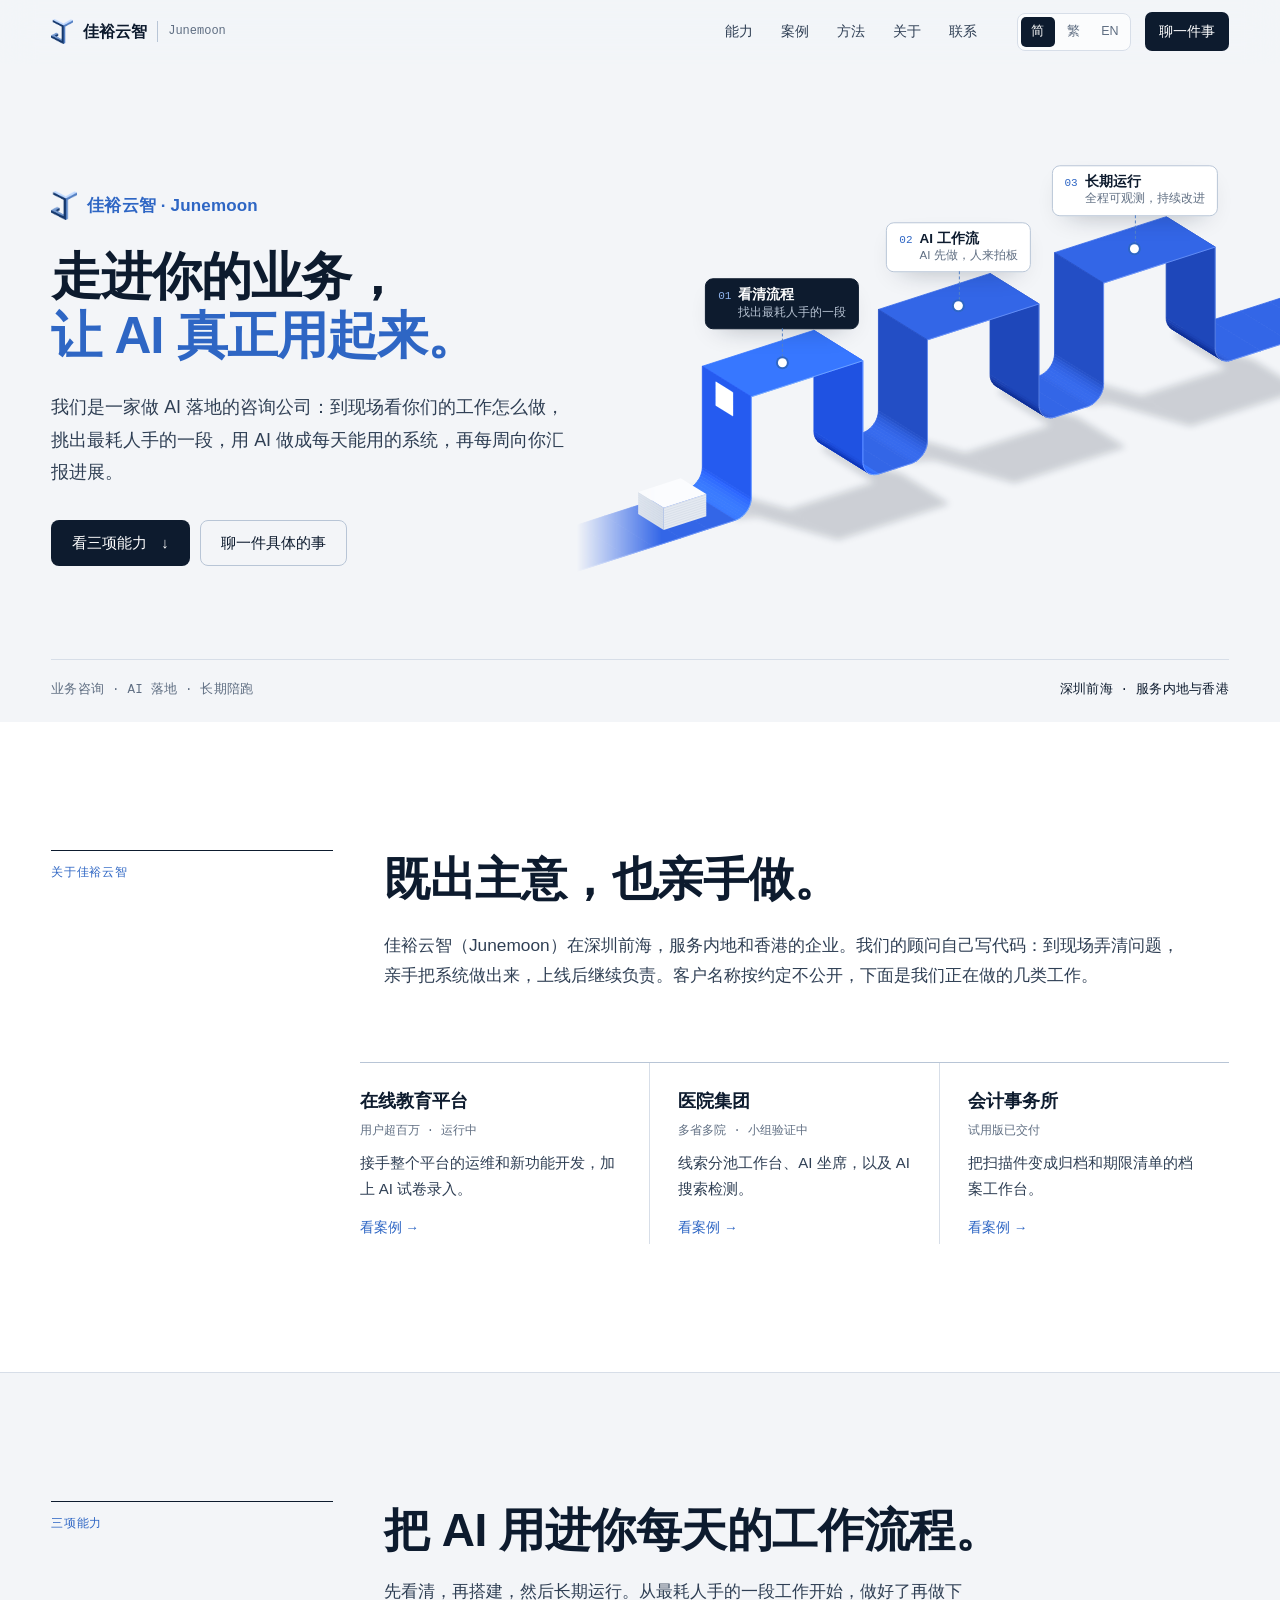
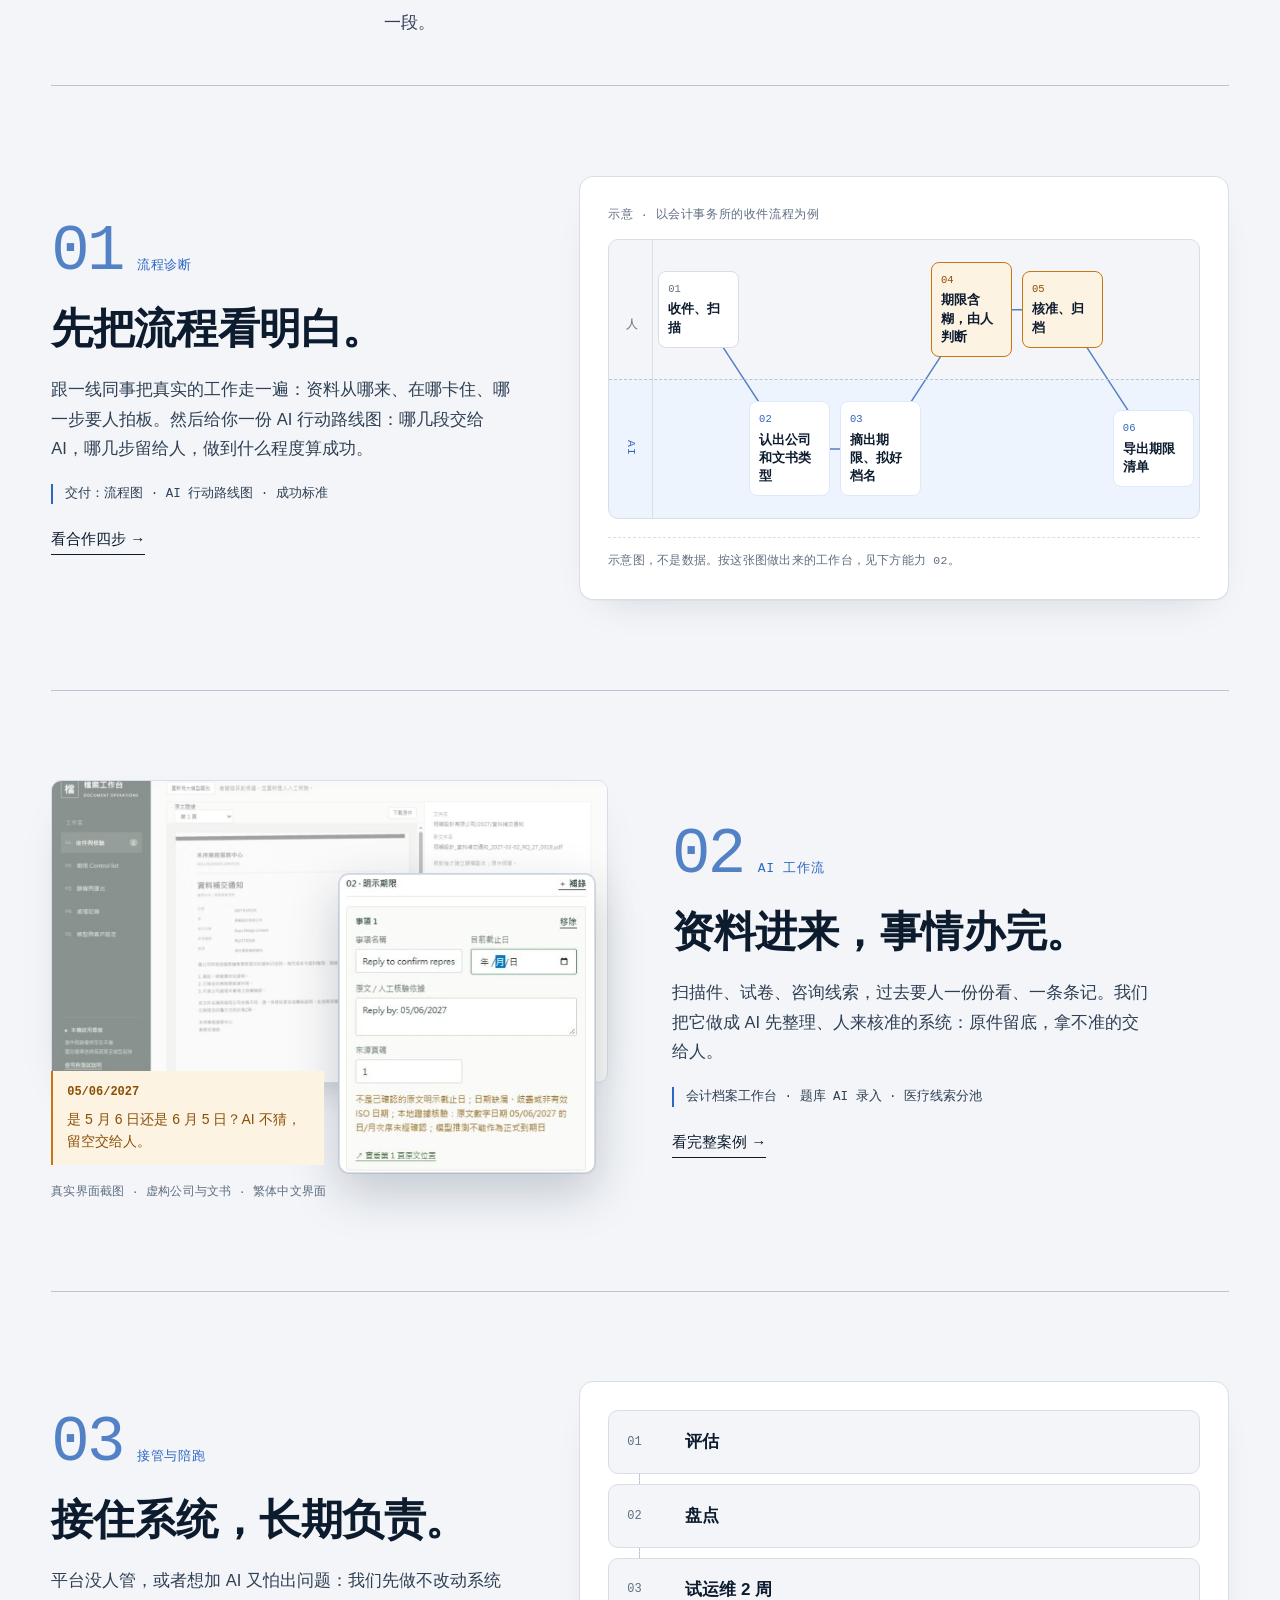
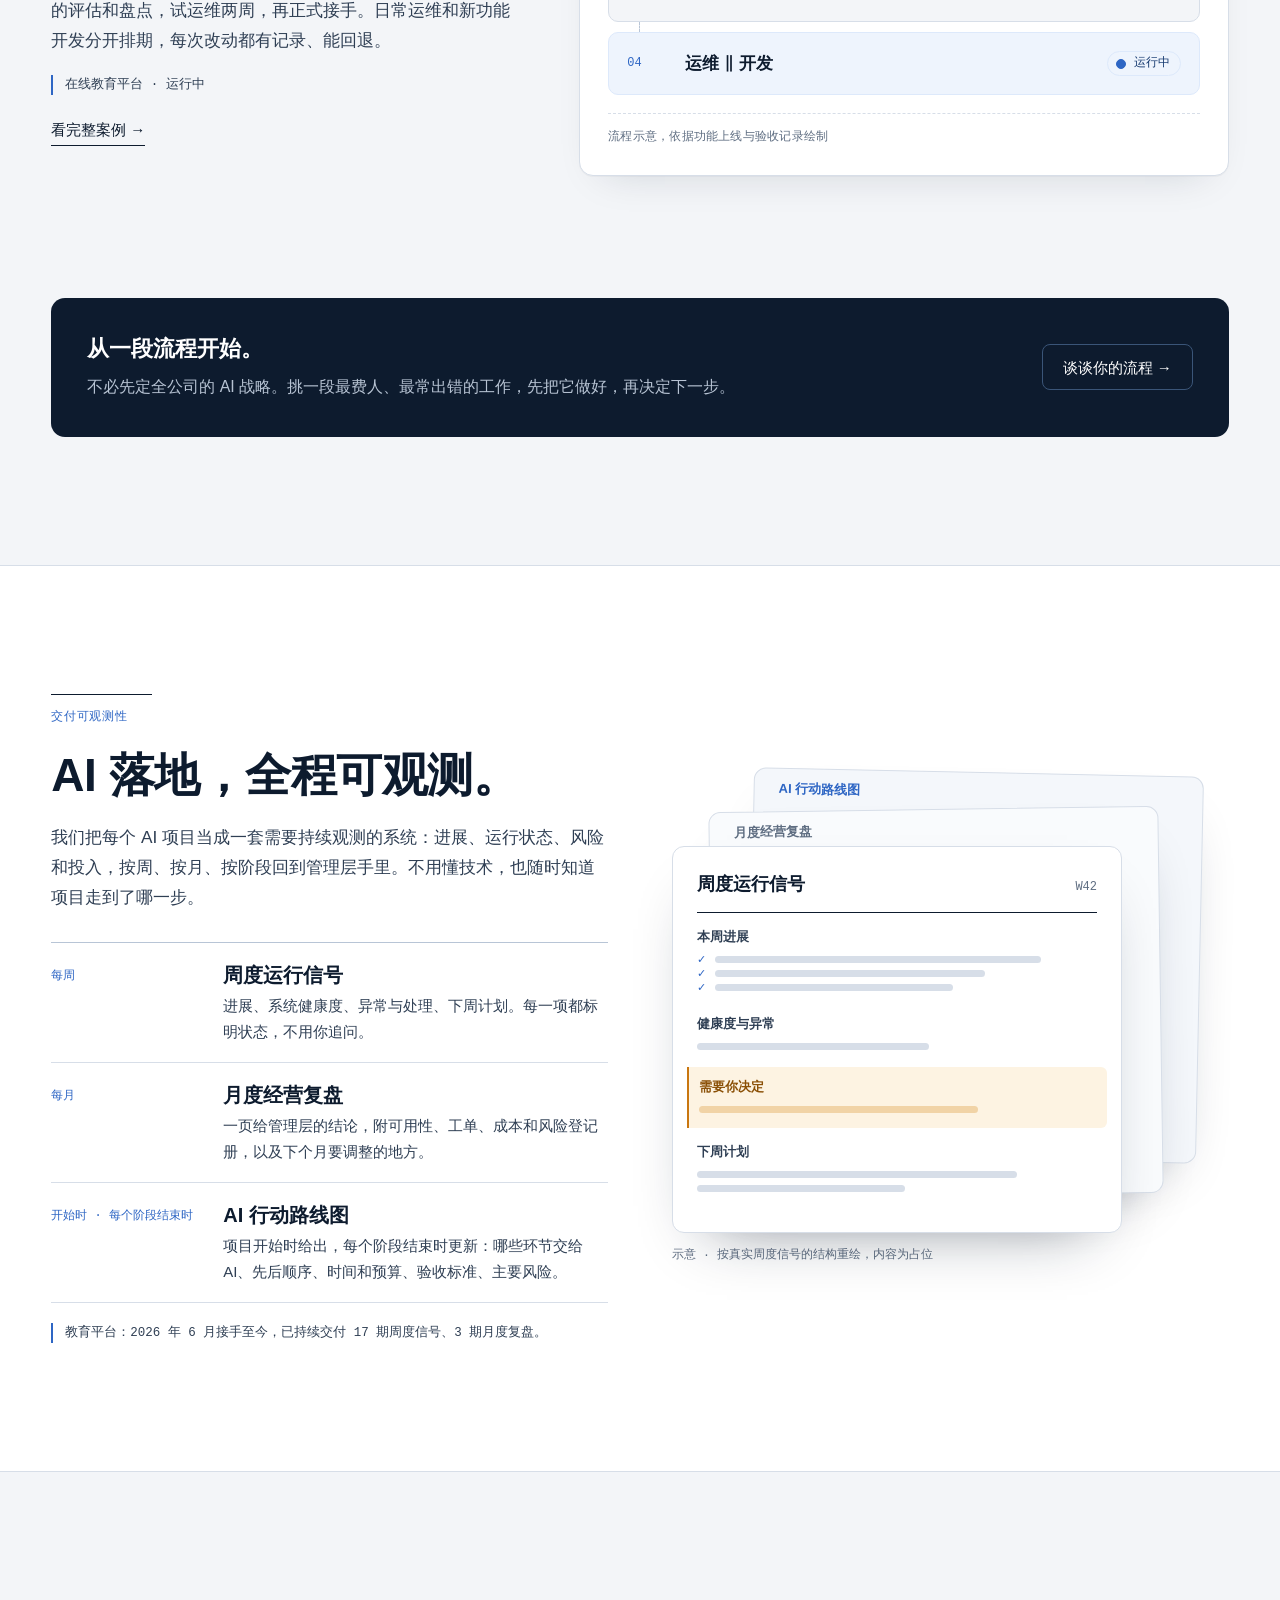
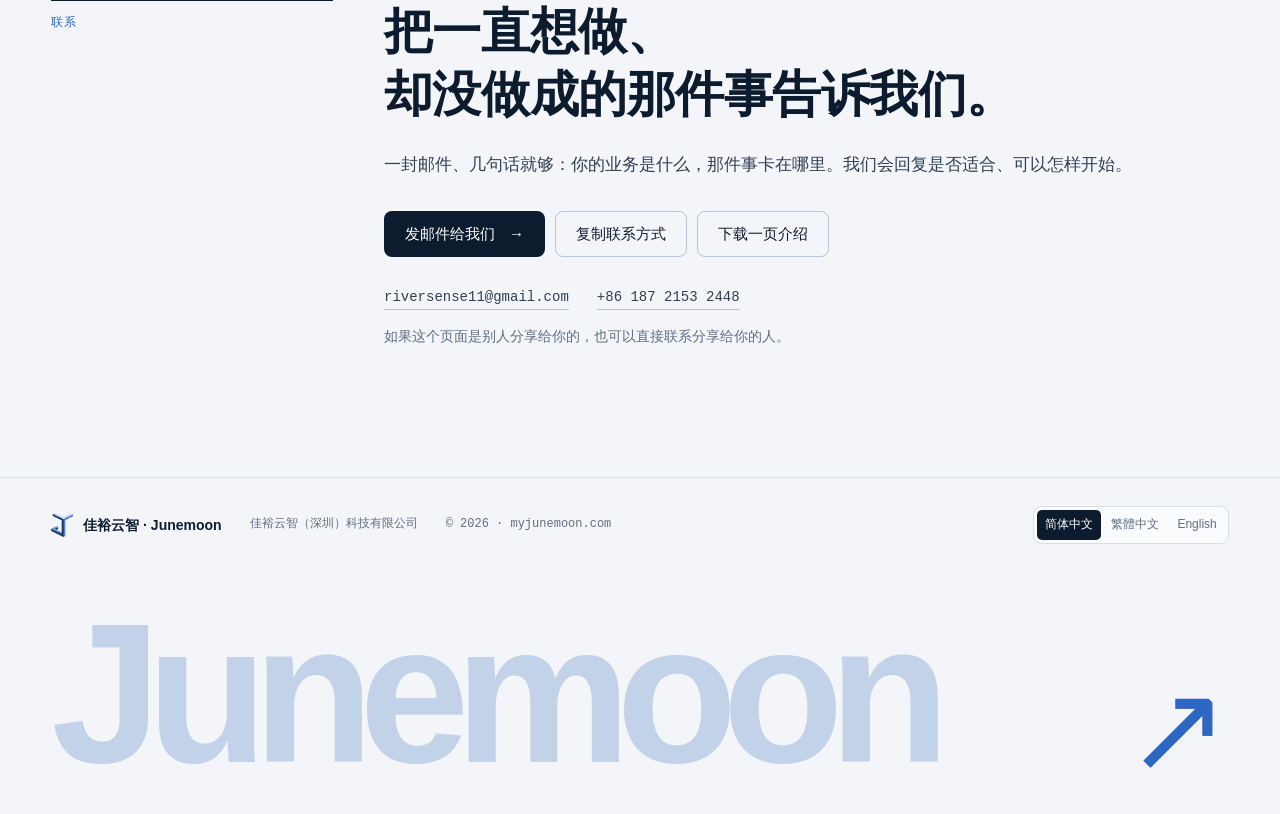
==== index.html @ 3460261a "Frame reporting as delivery observability: weekly signal, monthly review, AI roadmap Co-Authored-By:" ====
<!doctype html>
<html lang="zh-Hans-CN">
<head>
  <meta charset="utf-8">
  <meta name="viewport" content="width=device-width, initial-scale=1">
  <meta name="theme-color" content="#f3f5f8">
  <meta name="color-scheme" content="light">
  <title data-title="meta.title">佳裕云智 Junemoon · 业务咨询与 AI 落地</title>
  <meta name="description" content="佳裕云智是一家做 AI 落地的咨询公司：到现场了解你的业务流程，把最耗人手的环节用 AI 做成每天能用的系统，每周汇报进度，上线后长期负责。">
  <meta property="og:type" content="website">
  <meta property="og:title" content="佳裕云智 Junemoon · 业务咨询与 AI 落地">
  <meta property="og:description" content="佳裕云智是一家做 AI 落地的咨询公司：到现场了解你的业务流程，把最耗人手的环节用 AI 做成每天能用的系统，每周汇报进度，上线后长期负责。">
  <meta property="og:image" content="https://myjunemoon.com/assets/og.png">
  <meta property="og:url" content="https://myjunemoon.com/">
  <meta name="twitter:card" content="summary_large_image">
  <link rel="canonical" href="https://myjunemoon.com/">
  <link rel="icon" type="image/png" href="assets/logo.png">
  <link rel="stylesheet" href="site.css?v=20261016">
  <script>document.documentElement.classList.add('js');</script>
  <script>
    /* Old single-page links (shared before the October 2026 split) land on the page that now holds the section. */
    (function () {
      var h = location.hash.slice(1), work = ['work', 'case-scan', 'case-platform', 'case-geo', 'case-gate', 'case-office', 'office-demo', 'professional'], appr = ['lab', 'approach', 'deliverables', 'boundaries', 'ai-method'];
      var to = work.indexOf(h) > -1 ? 'work.html' : appr.indexOf(h) > -1 ? 'approach.html' : '';
      if (to) location.replace(to + location.search + (h === 'work' ? '' : '#' + h));
    })();
  </script>
  <script src="copy.js?v=20261016" defer></script>
  <script src="ribbon.js?v=20261016" defer></script>
  <script src="site.js?v=20261016" defer></script>
</head>
<body class="page-home">
<a class="skip" href="#main" data-i18n="skip">跳到正文</a>

<header class="nav" id="nav">
  <a class="brand" href="./" aria-label="佳裕云智 Junemoon"><img src="assets/logo.png" width="22" height="25" alt=""><span class="brand-zh" data-i18n="brand">佳裕云智</span><span class="brand-en" aria-hidden="true">Junemoon</span></a>
  <nav class="nav-links" aria-label="主导航">
    <a href="./#capabilities" data-page="capabilities" data-i18n="nav.cap">能力</a>
    <a href="work.html" data-page="work" data-i18n="nav.cases">案例</a>
    <a href="approach.html" data-page="approach" data-i18n="nav.method">方法</a>
    <a href="./#about" data-page="about" data-i18n="nav.about">关于</a>
    <a href="#contact" data-page="contact" data-i18n="nav.contact">联系</a>
  </nav>
  <div class="nav-tools">
    <div class="lang" role="group" aria-label="Language"><button type="button" data-lang="zh-cn" aria-pressed="true" lang="zh-Hans">简</button><button type="button" data-lang="zh-hk" aria-pressed="false" lang="zh-Hant">繁</button><button type="button" data-lang="en" aria-pressed="false" lang="en">EN</button></div>
    <a class="nav-cta" href="#contact" data-i18n="nav.cta">聊一件事</a>
    <button type="button" class="menu-button" aria-expanded="false" aria-controls="mobile-nav"><span data-i18n="menu">菜单</span><i aria-hidden="true"></i></button>
  </div>
</header>
<nav id="mobile-nav" class="mobile-nav" aria-label="Mobile" hidden>
  <a href="./#capabilities"><span class="mono">01</span><span data-i18n="nav.cap">能力</span></a>
  <a href="work.html"><span class="mono">02</span><span data-i18n="nav.cases">案例</span></a>
  <a href="approach.html"><span class="mono">03</span><span data-i18n="nav.method">方法</span></a>
  <a href="./#about"><span class="mono">04</span><span data-i18n="nav.about">关于</span></a>
  <a href="#contact"><span class="mono">05</span><span data-i18n="nav.contact">联系</span></a>
</nav>

<main id="main">
  <!-- Cover: the company, its proposition, and the folded-ribbon artwork -->
  <section class="cover" id="top">
    <div class="wrap cover-grid">
      <div class="cover-copy">
        <p class="cover-name"><img src="assets/logo.png" width="26" height="29" alt=""><span data-i18n="home.eyebrow">佳裕云智 · Junemoon</span></p>
        <h1 data-i18n-html="hero.title">走进你的业务，<br><em>让 AI 真正用起来。</em></h1>
        <p class="cover-lead" data-i18n="home.lead">我们是一家做 AI 落地的咨询公司：到现场看你们的工作怎么做，挑出最耗人手的一段，用 AI 做成每天能用的系统，再每周向你汇报进展。</p>
        <div class="actions">
          <a class="button primary" href="#capabilities"><span data-i18n="home.cta">看三项能力</span><span class="arrow" aria-hidden="true">↓</span></a>
          <a class="button ghost" href="#contact" data-i18n="hero.cta2">聊一件具体的事</a>
        </div>
      </div>
      <figure class="cover-art"><picture><source srcset="assets/blue-folds.webp" type="image/webp"><img src="assets/blue-folds.png" width="1536" height="1024" fetchpriority="high" alt="蓝色纸带折成三道门，依次代表看清流程、AI 工作流和长期运行" data-alt="home.art"></picture>
        <a class="gate-tag" href="#cap-1" style="--k:1"><b class="mono">01</b><strong data-i18n="art.g1">看清流程</strong><small data-i18n="art.g1.d">找出最耗人手的一段</small></a>
        <a class="gate-tag" href="#cap-2" style="--k:2"><b class="mono">02</b><strong data-i18n="art.g2">AI 工作流</strong><small data-i18n="art.g2.d">AI 先做，人来拍板</small></a>
        <a class="gate-tag" href="#cap-3" style="--k:3"><b class="mono">03</b><strong data-i18n="art.g3">长期运行</strong><small data-i18n="art.g3.d">全程可观测，持续改进</small></a>
      </figure>
      <div class="cover-bar mono"><span data-i18n="home.bar.1">业务咨询 · AI 落地 · 长期陪跑</span><span data-i18n="home.bar.2">深圳前海 · 服务内地与香港</span></div>
    </div>
  </section>

  <!-- Who we are -->
  <section class="section about" id="about"><span id="increment" class="anchor-alias"></span>
    <div class="wrap">
      <header class="sec-head">
        <p class="kicker mono" data-i18n="about.kicker">关于佳裕云智</p>
        <div>
          <h2 data-i18n="about.title">既出主意，也亲手做。</h2>
          <p class="lead" data-i18n="about.lead">佳裕云智（Junemoon）在深圳前海，服务内地和香港的企业。我们的顾问自己写代码：到现场弄清问题，亲手把系统做出来，上线后继续负责。客户名称按约定不公开，下面是我们正在做的几类工作。</p>
        </div>
      </header>
      <ol class="facts clients reveal-group">
        <li class="reveal"><a href="work.html#case-platform"><h3 data-i18n="about.f1.t">在线教育平台</h3><span class="client-meta mono" data-i18n="about.f1.k">用户超百万 · 运行中</span><p data-i18n="about.f1.d">接手整个平台的运维和新功能开发，加上 AI 试卷录入。</p><span class="client-go" data-i18n="about.go">看案例 →</span></a></li>
        <li class="reveal"><a href="work.html#case-gate"><h3 data-i18n="about.f2.t">医院集团</h3><span class="client-meta mono" data-i18n="about.f2.k">多省多院 · 小组验证中</span><p data-i18n="about.f2.d">线索分池工作台、AI 坐席，以及 AI 搜索检测。</p><span class="client-go" data-i18n="about.go">看案例 →</span></a></li>
        <li class="reveal"><a href="work.html#case-scan"><h3 data-i18n="about.f3.t">会计事务所</h3><span class="client-meta mono" data-i18n="about.f3.k">试用版已交付</span><p data-i18n="about.f3.d">把扫描件变成归档和期限清单的档案工作台。</p><span class="client-go" data-i18n="about.go">看案例 →</span></a></li>
      </ol>
    </div>
  </section>

  <!-- Three capabilities -->
  <section class="section caps" id="capabilities"><span id="services" class="anchor-alias"></span>
    <div class="wrap">
      <header class="caps-head">
        <p class="kicker mono" data-i18n="cap.kicker">三项能力</p>
        <div>
          <h2 data-i18n="cap.title">把 AI 用进你每天的工作流程。</h2>
          <p class="lead" data-i18n="cap.lead">先看清，再搭建，然后长期运行。从最耗人手的一段工作开始，做好了再做下一段。</p>
        </div>
      </header>

      <article class="cap" id="cap-1">
        <div class="cap-copy">
          <p class="cap-num"><span class="mono">01</span><span class="cap-name" data-i18n="cap.1.name">流程诊断</span></p>
          <h3 data-i18n="cap.1.title">先把流程看明白。</h3>
          <p class="cap-desc" data-i18n="cap.1.desc">跟一线同事把真实的工作走一遍：资料从哪来、在哪卡住、哪一步要人拍板。然后给你一份 AI 行动路线图：哪几段交给 AI，哪几步留给人，做到什么程度算成功。</p>
          <p class="cap-proof mono" data-i18n="cap.1.proof">交付：流程图 · AI 行动路线图 · 成功标准</p>
          <a class="cap-more" href="approach.html#approach" data-i18n="cap.1.more">看合作四步 →</a>
        </div>
        <figure class="cap-visual diagram lanes">
          <p class="mono fig-label" data-i18n="cap.lane.fig">示意 · 以会计事务所的收件流程为例</p>
          <div class="lane-board">
            <span class="lane-name lane-name-human mono" data-i18n="cap.lane.human">人</span>
            <span class="lane-name lane-name-ai mono" data-i18n="cap.lane.ai">AI</span>
            <svg class="lane-path lane-path-h" viewBox="0 0 100 100" preserveAspectRatio="none" aria-hidden="true"><polyline points="8.33,25 25.00,75 41.67,75 58.33,25 75.00,25 91.67,75"/></svg>
            <svg class="lane-path lane-path-v" viewBox="0 0 100 100" preserveAspectRatio="none" aria-hidden="true"><polyline points="25,8.33 75,25.00 75,41.67 25,58.33 25,75.00 75,91.67"/></svg>
            <ol class="lane-steps">
              <li class="lane-human" style="--i:1"><span class="mono">01</span><strong data-i18n="cap.lane.1">收件、扫描</strong></li>
              <li class="lane-ai" style="--i:2"><span class="mono">02</span><strong data-i18n="cap.lane.2">认出公司和文书类型</strong></li>
              <li class="lane-ai" style="--i:3"><span class="mono">03</span><strong data-i18n="cap.lane.3">摘出期限、拟好档名</strong></li>
              <li class="lane-human is-decide" style="--i:4"><span class="mono">04</span><strong data-i18n="cap.lane.4">期限含糊，由人判断</strong></li>
              <li class="lane-human is-decide" style="--i:5"><span class="mono">05</span><strong data-i18n="cap.lane.5">核准、归档</strong></li>
              <li class="lane-ai" style="--i:6"><span class="mono">06</span><strong data-i18n="cap.lane.6">导出期限清单</strong></li>
            </ol>
          </div>
          <figcaption class="mono" data-i18n="cap.lane.cap">示意图，不是数据。按这张图做出来的工作台，见下方能力 02。</figcaption>
        </figure>
      </article>

      <article class="cap cap-flip" id="cap-2">
        <div class="cap-copy">
          <p class="cap-num"><span class="mono">02</span><span class="cap-name" data-i18n="cap.2.name">AI 工作流</span></p>
          <h3 data-i18n="cap.2.title">资料进来，事情办完。</h3>
          <p class="cap-desc" data-i18n="cap.2.desc">扫描件、试卷、咨询线索，过去要人一份份看、一条条记。我们把它做成 AI 先整理、人来核准的系统：原件留底，拿不准的交给人。</p>
          <p class="cap-proof mono" data-i18n="cap.2.proof">会计档案工作台 · 题库 AI 录入 · 医疗线索分池</p>
          <a class="cap-more" href="work.html#case-scan" data-i18n="cap.more">看完整案例 →</a>
        </div>
        <figure class="cap-visual shot inset-shot">
          <div class="inset-stage">
            <a class="zoom inset-back" href="work.html#case-scan" tabindex="-1" aria-hidden="true"><img src="assets/acct-review.webp" width="1250" height="678" loading="lazy" alt=""></a>
            <a class="zoom inset-card" href="work.html#case-scan"><img src="assets/acct-ambiguous.webp" width="346" height="415" loading="lazy" alt="日期栏位留空：原文 05/06/2027 的日月顺序无法确认，模型推测不能作为正式到期日" data-alt="cap.2.inset.alt"></a>
            <p class="inset-note"><span class="mono">05/06/2027</span><span data-i18n="cap.2.inset">是 5 月 6 日还是 6 月 5 日？AI 不猜，留空交给人。</span></p>
          </div>
          <figcaption class="mono" data-i18n="scan.fig">真实界面截图 · 虚构公司与文书 · 繁体中文界面</figcaption>
        </figure>
      </article>

      <article class="cap" id="cap-3">
        <div class="cap-copy">
          <p class="cap-num"><span class="mono">03</span><span class="cap-name" data-i18n="cap.3.name">接管与陪跑</span></p>
          <h3 data-i18n="cap.3.title">接住系统，长期负责。</h3>
          <p class="cap-desc" data-i18n="cap.3.desc">平台没人管，或者想加 AI 又怕出问题：我们先做不改动系统的评估和盘点，试运维两周，再正式接手。日常运维和新功能开发分开排期，每次改动都有记录、能回退。</p>
          <p class="cap-proof mono" data-i18n="cap.3.proof">在线教育平台 · 运行中</p>
          <a class="cap-more" href="work.html#case-platform" data-i18n="cap.more">看完整案例 →</a>
        </div>
        <figure class="cap-visual diagram takeover">
          <ol class="steps">
            <li><span class="mono">01</span><strong data-i18n="cap.step.1">评估</strong></li>
            <li><span class="mono">02</span><strong data-i18n="cap.step.2">盘点</strong></li>
            <li><span class="mono">03</span><strong data-i18n="cap.step.3">试运维 2 周</strong></li>
            <li class="now"><span class="mono">04</span><strong data-i18n="cap.step.4">运维 ∥ 开发</strong><span class="status" data-phase="full" data-i18n="svc.5.tag">运行中</span></li>
          </ol>
          <figcaption class="mono" data-i18n="edu.fig">流程示意，依据功能上线与验收记录绘制</figcaption>
        </figure>
      </article>

      <aside class="cap-start">
        <div>
          <h3 data-i18n="cap.start.t">从一段流程开始。</h3>
          <p data-i18n="cap.start.d">不必先定全公司的 AI 战略。挑一段最费人、最常出错的工作，先把它做好，再决定下一步。</p>
        </div>
        <a class="button ghost" href="#contact" data-i18n="cap.start.link">谈谈你的流程 →</a>
      </aside>
    </div>
  </section>


  <!-- What managers receive -->
  <section class="section reports" id="reports">
    <div class="wrap reports-grid">
      <div class="reports-copy">
        <p class="kicker mono" data-i18n="rep.kicker">交付可观测性</p>
        <h2 data-i18n="rep.title">AI 落地，全程可观测。</h2>
        <p class="lead" data-i18n="rep.lead">我们把每个 AI 项目当成一套需要持续观测的系统：进展、运行状态、风险和投入，按周、按月、按阶段回到管理层手里。不用懂技术，也随时知道项目走到了哪一步。</p>
        <ol class="rep-list">
          <li><span class="rep-when mono" data-i18n="rep.1.when">每周</span><h3 data-i18n="rep.1.t">周度运行信号</h3><p data-i18n="rep.1.d">进展、系统健康度、异常与处理、下周计划。每一项都标明状态，不用你追问。</p></li>
          <li><span class="rep-when mono" data-i18n="rep.2.when">每月</span><h3 data-i18n="rep.2.t">月度经营复盘</h3><p data-i18n="rep.2.d">一页给管理层的结论，附可用性、工单、成本和风险登记册，以及下个月要调整的地方。</p></li>
          <li><span class="rep-when mono" data-i18n="rep.3.when">开始时 · 每个阶段结束时</span><h3 data-i18n="rep.3.t">AI 行动路线图</h3><p data-i18n="rep.3.d">项目开始时给出，每个阶段结束时更新：哪些环节交给 AI、先后顺序、时间和预算、验收标准、主要风险。</p></li>
        </ol>
        <p class="cap-proof mono" data-i18n="rep.proof">教育平台：2026 年 6 月接手至今，已持续交付 17 期周度信号、3 期月度复盘。</p>
      </div>
      <figure class="rep-visual">
        <div class="sheets" aria-hidden="true">
          <div class="sheet sheet-3"><span class="sheet-name" data-i18n="rep.3.t">AI 行动路线图</span></div>
          <div class="sheet sheet-2"><span class="sheet-name" data-i18n="rep.2.t">月度经营复盘</span></div>
          <div class="sheet sheet-1">
            <header><strong data-i18n="rep.1.t">周度运行信号</strong><span class="mono">W42</span></header>
            <div class="sheet-sec done"><h4 data-i18n="rep.doc.s1">本周进展</h4><i style="--w:86%"></i><i style="--w:72%"></i><i style="--w:64%"></i></div>
            <div class="sheet-sec"><h4 data-i18n="rep.doc.s2">健康度与异常</h4><i style="--w:58%"></i></div>
            <div class="sheet-sec decide"><h4 data-i18n="rep.doc.s3">需要你决定</h4><i style="--w:70%"></i></div>
            <div class="sheet-sec"><h4 data-i18n="rep.doc.s4">下周计划</h4><i style="--w:80%"></i><i style="--w:52%"></i></div>
          </div>
        </div>
        <figcaption class="mono" data-i18n="rep.fig">示意 · 按真实周度信号的结构重绘，内容为占位</figcaption>
      </figure>
    </div>
  </section>

  <section class="section contact" id="contact">
    <div class="wrap contact-grid">
      <p class="kicker mono" data-i18n="nav.contact">联系</p>
      <div>
        <h2 data-i18n="ct.title">把一直想做、却没做成的那件事告诉我们。</h2>
        <p class="lead" data-i18n="ct.lead">一封邮件、几句话就够：你的业务是什么，那件事卡在哪里。我们会回复是否适合、可以怎样开始。</p>
        <div class="actions">
          <a class="button primary" href="mailto:riversense11@gmail.com"><span data-i18n="ct.btn">发邮件给我们</span><span class="arrow" aria-hidden="true">→</span></a>
          <button type="button" class="button ghost" id="copy-contact" data-i18n="contact.copy">复制联系方式</button>
          <button type="button" class="button ghost" id="download-brief" data-i18n="brief.download">下载一页介绍</button>
        </div>
        <p class="contact-lines mono"><a href="mailto:riversense11@gmail.com">riversense11@gmail.com</a><a href="tel:+8618721532448">+86 187 2153 2448</a></p>
        <p class="contact-note" data-i18n="ct.note">如果这个页面是别人分享给你的，也可以直接联系分享给你的人。</p>
      </div>
    </div>
  </section>
</main>

<footer class="footer">
  <div class="wrap footer-grid">
    <a class="brand" href="./"><img src="assets/logo.png" width="22" height="25" alt=""><span>佳裕云智 · Junemoon</span></a>
    <span class="mono" data-i18n="ft.legalName">佳裕云智（深圳）科技有限公司</span>
    <span class="mono">© 2026 · myjunemoon.com</span>
    <div class="lang" role="group" aria-label="Language"><button type="button" data-lang="zh-cn" aria-pressed="true" lang="zh-Hans">简体中文</button><button type="button" data-lang="zh-hk" aria-pressed="false" lang="zh-Hant">繁體中文</button><button type="button" data-lang="en" aria-pressed="false" lang="en">English</button></div>
  </div>
  <a class="wordmark wrap" href="#top" aria-label="回到顶部" data-aria="ft.top"><span>Junemoon</span><i aria-hidden="true">↗</i></a>
</footer>

<dialog id="image-dialog" aria-labelledby="image-caption"><div class="dialog-bar"><p id="image-caption"></p><a class="mono" id="image-original" href="assets/acct-review.webp" target="_blank" rel="noopener" data-i18n="open.original">打开原图 ↗</a><button type="button" id="close-image" class="button ghost" data-i18n="close">关闭</button></div><img id="full-image" alt=""></dialog>
<dialog id="copy-dialog" aria-labelledby="copy-heading"><h2 id="copy-heading" data-i18n="copy.manual">请选择并复制以下内容</h2><textarea id="copy-text" readonly aria-labelledby="copy-heading"></textarea><button type="button" id="close-copy" class="button ghost" data-i18n="close">关闭</button></dialog>
<div class="toast" id="toast" role="status" aria-live="polite"></div>
<noscript><p class="noscript-note">页面正文可直接阅读；开启 JavaScript 后可切换语言、放大图片和下载介绍。</p></noscript>
</body>
</html>
---- site.css ----
@charset "UTF-8";
/* Junemoon — "working drawings".
   Built from the isometric JY mark: three logo blues for the system, one amber for the moments a person decides.
   Mono annotations mark facts (figure numbers, status, record dates). */

@property --cost { syntax: '<number>'; inherits: true; initial-value: .38; }

:root {
  --bg: #f3f5f8;
  --surface: #ffffff;
  --ink: #0d1b2e;
  --ink-2: #2f3f54;
  --muted: #5f6e82;
  --line: #d7dee8;
  --line-2: #b8c5d6;
  --blue-900: #163a70;
  --blue-600: #2e66c4;
  --blue-400: #5381c6;
  --blue-100: #dde9fb;
  --blue-50: #eef4fd;
  --amber: #c9760f;
  --amber-ink: #8a4f05;
  --amber-50: #fdf3e2;
  --grey-bar: #c9d2de;
  --sans: -apple-system, BlinkMacSystemFont, "Segoe UI Variable Text", "Segoe UI", "PingFang SC", "Hiragino Sans GB", "Microsoft YaHei", "Noto Sans CJK SC", sans-serif;
  --mono: ui-monospace, "SF Mono", "Cascadia Mono", "JetBrains Mono", "Roboto Mono", Menlo, Consolas, "PingFang SC", "Microsoft YaHei", monospace;
  --ease: cubic-bezier(.2, .7, .2, 1);
  --gutter: clamp(16px, 4vw, 56px);
  --max: 1240px;
}
:lang(zh-Hant) { --sans: -apple-system, BlinkMacSystemFont, "Segoe UI Variable Text", "Segoe UI", "PingFang HK", "PingFang TC", "Microsoft JhengHei", "Noto Sans CJK TC", sans-serif; }

*, *::before, *::after { box-sizing: border-box; }
html { scroll-behavior: smooth; scroll-padding-top: 84px; -webkit-text-size-adjust: 100%; }
body { margin: 0; background: var(--bg); color: var(--ink); font: 16px/1.75 var(--sans); -webkit-font-smoothing: antialiased; text-rendering: optimizeLegibility; overflow-x: clip; }
h1, h2, h3, h4, p, figure, dl, dd, ol, ul { margin: 0; padding: 0; }
ol, ul { list-style: none; }
a { color: inherit; text-decoration: none; }
img { display: block; max-width: 100%; height: auto; }
button { font: inherit; color: inherit; background: none; border: 0; padding: 0; cursor: pointer; }
button, a { -webkit-tap-highlight-color: transparent; touch-action: manipulation; }
:focus-visible { outline: 2px solid var(--blue-600); outline-offset: 3px; border-radius: 3px; }
[hidden] { display: none !important; }
.mono { font-family: var(--mono); font-feature-settings: "zero" 0; letter-spacing: 0; }
.wrap { width: min(var(--max), 100% - 2 * var(--gutter)); margin-inline: auto; }
.anchor-alias { position: relative; top: -84px; display: block; height: 0; }
.skip { position: fixed; left: 12px; top: -80px; z-index: 100; padding: 10px 14px; background: var(--ink); color: #fff; border-radius: 6px; }
.skip:focus { top: 12px; }

h1, h2, h3 { font-weight: 650; color: var(--ink); }
h1 { font-size: clamp(38px, 4.9vw, 76px); line-height: 1.08; letter-spacing: -.035em; }
h2 { font-size: clamp(28px, 3.6vw, 46px); line-height: 1.18; letter-spacing: -.03em; text-wrap: balance; }
h3 { font-size: 19px; line-height: 1.4; letter-spacing: -.01em; }
:lang(zh) h1 { letter-spacing: -.02em; line-height: 1.16; }
:lang(en) h1 { font-size: clamp(38px, 5vw, 66px); }
:lang(en) .brand-en { display: none; }
:lang(zh) h2 { letter-spacing: -.01em; line-height: 1.3; }
:lang(zh) h3 { letter-spacing: 0; }
:lang(zh) h2, :lang(zh) .case-title, :lang(zh) .cap h3, :lang(zh) .page-h1 { word-break: keep-all; overflow-wrap: anywhere; }
p { color: var(--ink-2); text-wrap: pretty; }
.lead { font-size: clamp(16px, 1.35vw, 18px); color: var(--ink-2); max-width: 46em; }
:lang(en) .lead { max-width: 40em; }
.kicker { font-size: 12px; text-transform: uppercase; color: var(--blue-600); letter-spacing: .06em; }

/* Buttons */
.actions { display: flex; flex-wrap: wrap; align-items: center; gap: 10px; margin-top: 32px; }
.button { display: inline-flex; align-items: center; justify-content: center; gap: 14px; min-height: 46px; padding: 11px 20px; border-radius: 8px; font-size: 15px; font-weight: 550; line-height: 1.3; border: 1px solid transparent; transition: background-color .2s, border-color .2s, color .2s, transform .2s var(--ease); }
.button.primary { background: var(--ink); color: #fff; }
.button.primary:hover { background: var(--blue-900); }
.button.ghost { border-color: var(--line-2); background: transparent; color: var(--ink); }
.button.ghost:hover { border-color: var(--ink); background: var(--surface); }
.button:active { transform: translateY(1px); }
.button .arrow { transition: transform .25s var(--ease); }
.button:hover .arrow { transform: translateX(4px); }

/* Nav */
.nav { position: sticky; top: 0; z-index: 30; display: flex; align-items: center; gap: 28px; height: 64px; padding: 0 var(--gutter); background: rgba(243, 245, 248, .86); backdrop-filter: saturate(1.4) blur(16px); -webkit-backdrop-filter: saturate(1.4) blur(16px); border-bottom: 1px solid transparent; transition: border-color .25s; }
.nav.scrolled { border-bottom-color: var(--line); }
.brand { display: inline-flex; align-items: center; gap: 10px; font-weight: 650; font-size: 16px; white-space: nowrap; }
.brand img { width: 22px; height: auto; }
.brand-en { font-family: var(--mono); font-weight: 400; font-size: 12px; color: var(--muted); padding-left: 10px; border-left: 1px solid var(--line-2); }
.nav-links { display: flex; gap: 4px; margin-left: auto; font-size: 14px; }
.nav-links a { position: relative; padding: 8px 12px; border-radius: 6px; color: var(--ink-2); transition: color .2s, background-color .2s; }
.nav-links a:hover { color: var(--ink); background: rgba(13, 27, 46, .05); }
.nav-links a.active { color: var(--ink); }
.nav-links a::after { content: ""; position: absolute; left: 12px; right: 12px; bottom: 3px; height: 1.5px; background: var(--blue-600); transform: scaleX(0); transform-origin: left; transition: transform .3s var(--ease); }
.nav-links a.active::after { transform: scaleX(1); }
.nav-tools { display: flex; align-items: center; gap: 14px; }
.lang { display: inline-flex; gap: 2px; padding: 3px; border: 1px solid var(--line); border-radius: 8px; background: rgba(255, 255, 255, .6); }
.lang button { min-width: 34px; min-height: 30px; padding: 2px 8px; font-size: 12.5px; border-radius: 5px; color: var(--muted); transition: background-color .2s, color .2s; }
.lang button:hover { color: var(--ink); }
.lang button[aria-pressed="true"] { background: var(--ink); color: #fff; }
.nav-cta { font-size: 14px; padding: 7px 14px; border-radius: 7px; background: var(--ink); color: #fff; white-space: nowrap; transition: background-color .2s; }
.nav-cta:hover { background: var(--blue-900); }
.menu-button { display: none; align-items: center; gap: 10px; min-height: 40px; padding: 6px 4px 6px 10px; font-size: 14px; }
.menu-button i { position: relative; width: 18px; height: 10px; }
.menu-button i::before, .menu-button i::after { content: ""; position: absolute; left: 0; right: 0; height: 1.5px; background: currentColor; transition: transform .25s var(--ease), top .25s var(--ease); }
.menu-button i::before { top: 0; } .menu-button i::after { top: 8px; }
.menu-button[aria-expanded="true"] i::before { top: 4px; transform: rotate(45deg); }
.menu-button[aria-expanded="true"] i::after { top: 4px; transform: rotate(-45deg); }
.mobile-nav { position: fixed; z-index: 29; top: 64px; left: 0; right: 0; padding: 8px var(--gutter) 24px; background: var(--bg); border-bottom: 1px solid var(--line); box-shadow: 0 24px 40px rgba(13, 27, 46, .08); }
.mobile-nav a { display: flex; align-items: baseline; gap: 16px; padding: 14px 0; font-size: 20px; border-bottom: 1px solid var(--line); }
.mobile-nav a:last-child { border-bottom: 0; }
.mobile-nav .mono { font-size: 12px; color: var(--blue-600); }

/* Figure chrome shared by diagrams */
.fig, .diagram { position: relative; background: var(--surface); border: 1px solid var(--line); border-radius: 14px; padding: clamp(18px, 2.4vw, 28px); box-shadow: 0 1px 0 rgba(13, 27, 46, .03), 0 18px 40px -24px rgba(13, 27, 46, .18); }
.fig-head { display: flex; align-items: center; justify-content: space-between; gap: 12px; flex-wrap: wrap; }
.fig-label { font-size: 11.5px; color: var(--muted); text-transform: uppercase; letter-spacing: .05em; }
.fig-title { margin-top: 14px; font-size: 18px; font-weight: 650; color: var(--ink); letter-spacing: -.01em; }
.fig figcaption, .diagram figcaption { margin-top: 18px; padding-top: 14px; border-top: 1px dashed var(--line); font-size: 13px; line-height: 1.65; color: var(--muted); }
.diagram figcaption.mono, .shot figcaption.mono { font-size: 11.5px; letter-spacing: .02em; }

/* Fig 01 — threshold */
.toggle { display: inline-flex; padding: 2px; border-radius: 7px; background: var(--bg); border: 1px solid var(--line); }
.toggle button { padding: 4px 10px; font-size: 12px; border-radius: 5px; color: var(--muted); min-height: 28px; transition: background-color .2s, color .2s; }
.toggle button[aria-pressed="true"] { background: var(--surface); color: var(--ink); box-shadow: 0 1px 2px rgba(13, 27, 46, .12); }
.threshold { --cost: .38; --old: .82; }
.threshold.is-before { --cost: .82; }
.js .threshold.animate { transition: --cost 1.5s var(--ease); }
.th-rows { margin-top: 20px; display: grid; gap: 14px; }
.th-rows li { display: grid; grid-template-columns: minmax(0, 12.5em) minmax(0, 1fr); align-items: center; gap: 14px; }
:lang(en) .th-rows li { grid-template-columns: minmax(0, 14em) minmax(0, 1fr); }
.th-name { font-size: 13.5px; line-height: 1.4; color: var(--ink-2); }
.th-track { position: relative; height: 14px; }
.th-bar { position: absolute; left: 0; top: 2px; bottom: 2px; width: calc(var(--v) * 100%); border-radius: 2px; background: var(--grey-bar); transition: background-color .35s; }
.th-rows li.viable .th-bar { background: var(--blue-600); }
.th-rows li.viable .th-name { color: var(--ink); }
.th-track::before, .th-track::after { content: ""; position: absolute; top: -7px; bottom: -7px; width: 0; }
.th-track::before { left: calc(var(--old) * 100%); border-left: 1.5px dashed var(--line-2); }
.th-track::after { left: calc(var(--cost) * 100%); border-left: 2px solid var(--amber); }
.th-axis { position: relative; height: 38px; margin-top: 10px; margin-left: calc(12.5em + 14px); font-size: 11px; color: var(--muted); }
:lang(en) .th-axis { margin-left: calc(14em + 14px); }
.th-axis span { position: absolute; top: 0; white-space: nowrap; transform: translateX(-50%); }
.th-old { left: calc(var(--old) * 100%); top: 18px !important; transform: translateX(-100%) !important; padding-right: 2px; }
.th-new { left: calc(var(--cost) * 100%); color: var(--amber-ink); }
.threshold.is-before .th-new { opacity: 0; }

/* Cover — restores the folded-ribbon artwork and puts the company first */
.cover { position: relative; padding: clamp(36px, 6vw, 72px) 0 0; overflow: hidden; }
.cover-grid { display: grid; grid-template-columns: minmax(0, 46fr) minmax(0, 54fr); align-items: center; column-gap: clamp(24px, 3vw, 48px); }
.cover-name { display: inline-flex; align-items: center; gap: 10px; margin-bottom: 26px; font-size: 17px; font-weight: 650; color: var(--blue-600); letter-spacing: .01em; }
.cover h1 { font-size: clamp(38px, 4vw, 60px); }
.cover h1 em { font-style: normal; color: var(--blue-600); }
.cover-name img { width: 26px; height: auto; }
.cover-lead { margin-top: 26px; font-size: clamp(16px, 1.4vw, 19px); line-height: 1.8; max-width: 30em; }
.cover-art { margin: 0 calc(-1 * var(--gutter)) 0 -6%; mix-blend-mode: multiply; }
.cover-art img { width: 100%; aspect-ratio: 1.5; object-fit: cover; -webkit-mask-image: linear-gradient(to right, transparent 0, #000 14%), linear-gradient(to top, transparent 0, #000 12%); -webkit-mask-composite: source-in; mask-image: linear-gradient(to right, transparent 0, #000 14%), linear-gradient(to top, transparent 0, #000 12%); mask-composite: intersect; }
.cover-bar { grid-column: 1 / -1; display: flex; flex-wrap: wrap; justify-content: space-between; gap: 8px 24px; margin-top: clamp(24px, 3vw, 40px); padding: 20px 0; border-top: 1px solid var(--line); font-size: 12.5px; color: var(--muted); letter-spacing: .02em; }
.cover-bar span:last-child { color: var(--ink); }
@media (prefers-reduced-motion: no-preference) {
  .js .cover-art img { animation: art-in 1.1s var(--ease) both; }
  .js .cover-copy > * { animation: rise .8s var(--ease) both; }
  .js .cover-copy > :nth-child(2) { animation-delay: .06s; } .js .cover-copy > :nth-child(3) { animation-delay: .12s; } .js .cover-copy > :nth-child(4) { animation-delay: .18s; }
  @keyframes art-in { from { opacity: 0; transform: translateX(28px) scale(1.02); } to { opacity: 1; transform: none; } }
  @keyframes rise { from { opacity: 0; transform: translateY(12px); } to { opacity: 1; transform: none; } }
}

/* Cover — ribbon drawn in code (ribbon.js); the photo stays for no-JS */
.cover-art.is-live { position: relative; mix-blend-mode: normal; }
.cover-art .ribbon { display: block; width: 100%; height: auto; -webkit-mask-image: linear-gradient(to right, transparent 0, #000 12%), linear-gradient(to top, transparent 0, #000 10%); -webkit-mask-composite: source-in; mask-image: linear-gradient(to right, transparent 0, #000 12%), linear-gradient(to top, transparent 0, #000 10%); mask-composite: intersect; }
.r-shadow { fill: #0d1b2e; opacity: .17; }
.r-edge { stroke: #7ea4ff; stroke-width: 1.1; stroke-linecap: round; opacity: .75; }
.r-gate { transition: filter .45s var(--ease); }
.r-gate.on { filter: brightness(1.16) saturate(1.08); }
.gate-tag { display: none; }
.is-live .gate-tag { position: absolute; z-index: 2; display: grid; grid-template-columns: auto auto; align-items: baseline; column-gap: 7px; translate: -50% calc(-100% - 34px); padding: 7px 12px 8px; border: 1px solid var(--line-2); border-radius: 8px; background: rgba(255, 255, 255, .95); box-shadow: 0 10px 28px -16px rgba(13, 27, 46, .45); font-size: 13.5px; line-height: 1.35; white-space: nowrap; color: var(--ink); transition: background .3s, color .3s, border-color .3s; }
.gate-tag b { font-size: 11px; font-weight: 500; color: var(--blue-600); }
.gate-tag strong { font-weight: 650; }
.gate-tag small { grid-column: 2; font-size: 11.5px; color: var(--muted); transition: color .3s; }
.gate-tag::before { content: ""; position: absolute; left: 50%; top: 100%; height: 34px; border-left: 1.5px dashed var(--blue-400); }
.gate-tag::after { content: ""; position: absolute; left: 50%; top: calc(100% + 34px); width: 9px; height: 9px; margin: -4.5px 0 0 -4.5px; border-radius: 50%; background: #fff; box-shadow: 0 0 0 2px var(--blue-600); }
.gate-tag.on, .gate-tag:hover, .gate-tag:focus-visible { background: var(--ink); border-color: var(--ink); color: #fff; }
.gate-tag.on b, .gate-tag:hover b { color: #8fb4ec; }
.gate-tag.on small, .gate-tag:hover small { color: #b7c3d3; }
@media (prefers-reduced-motion: no-preference) {
  .is-intro .r-strip polygon, .is-intro .r-strip polyline, .is-intro .r-strip line { animation: seg-in .5s var(--ease) both; animation-delay: calc(var(--d, 0) * 1.3s); }
  .is-intro .r-shadow { animation: shadow-in .9s var(--ease) 1s both; }
  .is-intro .gate-tag { animation: tag-in .55s var(--ease) both; animation-delay: calc(1.1s + var(--k) * .16s); }
  @keyframes seg-in { from { opacity: 0; } to { opacity: 1; } }
  @keyframes shadow-in { from { opacity: 0; } to { opacity: .17; } }
  @keyframes tag-in { from { opacity: 0; transform: translateY(8px); } to { opacity: 1; transform: none; } }
}

/* About — the kinds of clients, unnamed */
.clients a { display: flex; flex-direction: column; gap: 8px; height: 100%; color: inherit; }
.clients h3 { transition: color .2s; }
.clients a:hover h3 { color: var(--blue-600); }
.client-meta { margin-top: -2px; font-size: 12px; color: var(--muted); }
.client-go { margin-top: auto; padding-top: 6px; font-size: 13.5px; font-weight: 550; color: var(--blue-600); }

/* What managers receive */
.reports { background: var(--surface); }
.reports-grid { display: grid; grid-template-columns: minmax(0, 6fr) minmax(0, 6fr); gap: 40px clamp(32px, 5vw, 80px); align-items: center; }
.reports-copy .kicker { display: inline-block; margin-bottom: 18px; padding-top: 12px; border-top: 1px solid var(--ink); padding-right: 24px; }
.reports-copy .lead { margin-top: 16px; max-width: 32em; }
.rep-list { margin-top: 30px; border-top: 1px solid var(--line-2); }
.rep-list li { display: grid; grid-template-columns: minmax(0, 9.5em) minmax(0, 1fr); gap: 4px 20px; padding: 18px 0; border-bottom: 1px solid var(--line); }
.rep-when { grid-row: 1 / 3; padding-top: 5px; font-size: 12px; color: var(--blue-600); }
.rep-list h3 { font-size: 20px; }
.rep-list p { font-size: 15px; line-height: 1.7; color: var(--ink-2); }
.rep-visual { margin: 0; }
.sheets { position: relative; height: clamp(420px, 36vw, 500px); }
.sheet { position: absolute; width: min(84%, 450px); height: 84%; padding: 22px 24px; border: 1px solid var(--line); border-radius: 12px; background: #fff; box-shadow: 0 28px 60px -34px rgba(13, 27, 46, .45); transition: transform .8s var(--ease), opacity .8s var(--ease); }
.sheet-3 { left: 14%; top: 0; transform: rotate(1.2deg); background: #f4f7fb; }
.sheet-2 { left: 7%; top: 8%; transform: rotate(-.8deg); background: #f9fbfd; }
.sheet-1 { left: 0; top: 16%; height: 84%; }
.sheet-name { position: absolute; left: 24px; top: 9px; font-size: 13px; font-weight: 600; color: var(--muted); }
.sheet-3 .sheet-name { color: var(--blue-600); }
.sheet-1 header { display: flex; justify-content: space-between; align-items: baseline; padding-bottom: 12px; margin-bottom: 4px; border-bottom: 1.5px solid var(--ink); }
.sheet-1 header strong { font-size: 18px; }
.sheet-1 header .mono { font-size: 12px; color: var(--muted); }
.sheet-sec { padding: 10px 0 6px; }
.sheet-sec h4 { margin-bottom: 6px; font-size: 12.5px; font-weight: 600; color: var(--ink-2); }
.sheet-sec i { display: block; width: var(--w); height: 7px; margin: 7px 0; border-radius: 4px; background: var(--line); transition: width .9s var(--ease); }
.sheet-sec.done i { position: relative; margin-left: 18px; width: calc(var(--w) - 18px); }
.sheet-sec.done i::before { content: "✓"; position: absolute; left: -18px; top: -6px; font-size: 11px; font-style: normal; color: var(--blue-600); }
.sheet-sec.decide { margin: 4px -10px; padding: 10px 10px 8px; border-left: 2px solid var(--amber); border-radius: 0 6px 6px 0; background: var(--amber-50); }
.sheet-sec.decide h4 { color: var(--amber-ink); }
.sheet-sec.decide i { background: #f1d3a6; }
.rep-visual figcaption { margin-top: 12px; font-size: 11.5px; color: var(--muted); }
@media (prefers-reduced-motion: no-preference) {
  .js .rep-visual.pending .sheet-2, .js .rep-visual.pending .sheet-3 { transform: translateY(40px); opacity: 0; }
  .js .rep-visual.pending .sheet-sec i { width: 0; }
  .sheet-2 { transition-delay: .15s; } .sheet-3 { transition-delay: .3s; }
}
@media (max-width: 1080px) { .reports-grid { grid-template-columns: 1fr; } .sheets { max-width: 560px; } }
@media (max-width: 560px) {
  .is-live .gate-tag { translate: -50% calc(-100% - 20px); padding: 5px 8px 6px; font-size: 12px; column-gap: 5px; }
  .gate-tag small { display: none; }
  .gate-tag::before { height: 20px; } .gate-tag::after { top: calc(100% + 20px); }
  .rep-list li { grid-template-columns: 1fr; }
  .rep-when { grid-row: auto; padding-top: 0; }
  .sheets { height: 440px; }
  .sheet { width: 84%; padding: 16px 18px; }
  .sheet-sec { padding: 7px 0 3px; }
  .sheet-sec i { margin: 6px 0; }
  .sheet-1 header { margin-top: 2px; }
}

/* About */
.about { background: var(--surface); }
.facts { display: grid; grid-template-columns: repeat(3, minmax(0, 1fr)); margin-left: calc(25% + 14px); border-top: 1px solid var(--line-2); }
.facts li { padding: 26px 28px 4px 0; display: flex; flex-direction: column; gap: 8px; }
.facts li + li { padding-left: 28px; border-left: 1px solid var(--line); }
.facts h3 { font-size: 18px; }
.facts p { font-size: 15px; }

/* Capabilities */
.caps-head { display: grid; grid-template-columns: minmax(0, 3fr) minmax(0, 9fr); gap: 24px clamp(24px, 4vw, 56px); margin-bottom: clamp(24px, 4vw, 48px); }
.caps-head .kicker { padding-top: 12px; border-top: 1px solid var(--ink); align-self: start; }
.cap { display: grid; grid-template-columns: minmax(0, 5fr) minmax(0, 7fr); gap: clamp(28px, 5vw, 80px); align-items: center; padding: clamp(48px, 7vw, 96px) 0; border-top: 1px solid var(--line-2); }
.cap-flip { grid-template-columns: minmax(0, 6fr) minmax(0, 6fr); }
.cap-flip .cap-copy { order: 2; }
.cap-num { display: flex; align-items: baseline; gap: 14px; margin-bottom: 18px; }
.cap-num .mono { font-size: clamp(44px, 5vw, 72px); line-height: 1; font-weight: 300; color: var(--blue-400); letter-spacing: -.04em; }
.cap-name { font-family: var(--mono); font-size: 13px; text-transform: uppercase; letter-spacing: .06em; color: var(--blue-600); }
.cap h3 { font-size: clamp(28px, 3.3vw, 44px); line-height: 1.2; letter-spacing: -.03em; }
:lang(zh) .cap h3 { letter-spacing: -.01em; line-height: 1.3; }
.cap-desc { margin-top: 18px; font-size: 16.5px; line-height: 1.8; max-width: 30em; }
.cap-proof { margin-top: 20px; padding-left: 12px; border-left: 2px solid var(--blue-600); font-size: 12.5px; color: var(--ink-2); line-height: 1.6; }
.cap-more { display: inline-block; margin-top: 22px; font-size: 15px; font-weight: 550; color: var(--ink); border-bottom: 1.5px solid var(--ink); padding-bottom: 2px; transition: color .2s, border-color .2s; }
.cap-more:hover { color: var(--blue-600); border-color: var(--blue-600); }
.cap-visual { margin: 0; }
.takeover .steps { display: grid; gap: 10px; }
.takeover .steps li { position: relative; display: grid; grid-template-columns: 44px 1fr auto; align-items: center; gap: 14px; padding: 16px 18px; border: 1px solid var(--line); border-radius: 10px; background: var(--bg); }
.takeover .steps li .mono { font-size: 12px; color: var(--muted); }
.takeover .steps strong { font-size: 17px; font-weight: 600; }
.takeover .steps li.now { background: var(--blue-50); border-color: var(--blue-100); }
.takeover .steps li.now .mono { color: var(--blue-600); }
.takeover .steps li + li::before { content: ""; position: absolute; left: 30px; top: -11px; height: 10px; border-left: 1.5px dashed var(--line-2); }
.cap-start { display: flex; align-items: center; justify-content: space-between; gap: 24px 40px; flex-wrap: wrap; margin-top: clamp(16px, 3vw, 32px); padding: clamp(24px, 3vw, 36px); border-radius: 14px; background: var(--ink); }
.cap-start h3 { color: #fff; font-size: 22px; }
.cap-start p { margin-top: 8px; color: #b7c3d3; max-width: 48em; }
.cap-start .button.ghost { color: #fff; border-color: #3a5578; }
.cap-start .button.ghost:hover { background: #13243b; border-color: #8fb4ec; }

/* Cap 01 — swimlane: which steps AI takes, which stay with people */
.caps-head .lead { margin-top: 16px; max-width: 34em; }
.lane-board { position: relative; display: grid; grid-template-columns: 44px minmax(0, 1fr); grid-template-rows: 1fr 1fr; margin-top: 14px; border: 1px solid var(--line); border-radius: 10px; background: linear-gradient(var(--bg) 50%, var(--blue-50) 50%); overflow: hidden; }
.lane-board::after { content: ""; position: absolute; left: 0; right: 0; top: 50%; border-top: 1px dashed var(--line-2); }
.lane-name { display: flex; align-items: center; justify-content: center; grid-column: 1; font-size: 11.5px; color: var(--muted); border-right: 1px solid var(--line); writing-mode: vertical-rl; letter-spacing: .1em; }
.lane-name-human { grid-row: 1; } .lane-name-ai { grid-row: 2; color: var(--blue-600); }
.lane-steps { grid-column: 2; grid-row: 1 / 3; }
.lane-steps { position: relative; z-index: 1; display: grid; grid-template-columns: repeat(6, minmax(0, 1fr)); grid-template-rows: 1fr 1fr; }
.lane-steps li { grid-column: var(--i); display: flex; flex-direction: column; gap: 4px; align-self: center; margin: 22px 5px; padding: 10px 9px; border: 1px solid var(--line); border-radius: 8px; background: #fff; font-size: 13px; line-height: 1.4; }
.lane-steps .lane-human { grid-row: 1; } .lane-steps .lane-ai { grid-row: 2; border-color: var(--blue-100); }
.lane-steps .mono { font-size: 10.5px; color: var(--muted); }
.lane-steps .lane-ai .mono { color: var(--blue-600); }
.lane-steps strong { font-weight: 600; }
.lane-steps .is-decide { border-color: var(--amber); background: var(--amber-50); }
.lane-steps .is-decide .mono { color: var(--amber-ink); }
.lane-path { position: absolute; left: 44px; top: 0; width: calc(100% - 44px); height: 100%; }
.lane-path polyline { fill: none; stroke: var(--blue-400); stroke-width: 1.5; vector-effect: non-scaling-stroke; }
.lane-path-v { display: none; }
@media (prefers-reduced-motion: no-preference) {
  .lane-path { clip-path: inset(0); transition: clip-path 1.6s var(--ease); }
  .lane-steps li { transition: opacity .5s var(--ease), transform .5s var(--ease); transition-delay: calc(var(--i) * 160ms); }
  .js .lanes.pending .lane-path-h { clip-path: inset(0 100% 0 0); }
  .js .lanes.pending .lane-path-v { clip-path: inset(0 0 100% 0); }
  .js .lanes.pending .lane-steps li { opacity: 0; transform: translateY(8px); }
}
@media (max-width: 760px) {
  .lane-board { grid-template-columns: 1fr 1fr; grid-template-rows: auto minmax(0, 1fr); background: linear-gradient(90deg, var(--bg) 50%, var(--blue-50) 50%); }
  .lane-board::after { top: 0; bottom: 0; left: 50%; right: auto; border-top: 0; border-left: 1px dashed var(--line-2); }
  .lane-name { grid-row: 1; writing-mode: horizontal-tb; height: 37px; padding: 0; border-right: 0; border-bottom: 1px solid var(--line); }
  .lane-name-human { grid-column: 1; } .lane-name-ai { grid-column: 2; grid-row: 1; }
  .lane-steps { grid-column: 1 / 3; grid-row: 2; }
  .lane-path { left: 0; top: 37px; width: 100%; height: calc(100% - 37px); }
  .lane-steps { grid-template-columns: 1fr 1fr; grid-template-rows: repeat(6, auto); }
  .lane-steps li { grid-row: var(--i) !important; margin: 7px 10px; }
  .lane-steps .lane-human { grid-column: 1; } .lane-steps .lane-ai { grid-column: 2; }
  .lane-path-h { display: none; } .lane-path-v { display: block; }
}

/* Cap 02 — context screenshot behind, the decisive detail in front */
.inset-stage { position: relative; padding: 0 0 clamp(56px, 7vw, 96px); }
.inset-back img { opacity: .55; filter: saturate(.6); }
.inset-stage .inset-card { position: absolute; right: clamp(-8px, 1vw, 16px); bottom: 0; width: min(46%, 300px); border-radius: 10px; box-shadow: 0 18px 50px rgba(15, 33, 61, .22), 0 0 0 1px var(--line); background: #fff; }
.inset-card img { border-radius: 10px; }
.inset-stage .inset-note { position: absolute; left: 0; bottom: 8px; max-width: calc(54% - 28px); display: flex; flex-direction: column; gap: 6px; padding: 12px 14px; border-left: 2px solid var(--amber); background: var(--amber-50); color: var(--amber-ink); font-size: 14px; line-height: 1.6; }
.inset-note .mono { font-size: 12px; font-weight: 600; }
@media (prefers-reduced-motion: no-preference) {
  .js .inset-shot.pending .inset-card { opacity: 0; transform: translate(14px, 18px); }
  .inset-card { transition: opacity .7s var(--ease) .25s, transform .7s var(--ease) .25s; }
}

/* Sub-pages */
.page-first { padding-top: clamp(48px, 7vw, 88px); }
.page-h1 { font-size: clamp(32px, 4.4vw, 60px); line-height: 1.15; letter-spacing: -.03em; }
:lang(zh) .page-h1 { letter-spacing: -.01em; line-height: 1.25; }
.page-eyebrow { font-size: 12px; color: var(--muted); text-transform: uppercase; letter-spacing: .06em; margin-bottom: 12px; }
.idea-figure { margin: 0 0 clamp(40px, 5vw, 64px) calc(25% + 14px); max-width: 760px; }
.cap-tag { font-size: 11.5px; padding: 3px 9px; border-radius: 4px; border: 1px solid var(--line-2); color: var(--ink-2); transition: border-color .2s, color .2s; }
.cap-tag:hover { border-color: var(--blue-600); color: var(--blue-600); }

/* Footer wordmark — the big "Junemoon" from the original site */
.wordmark { display: flex; justify-content: space-between; align-items: flex-end; margin-top: clamp(20px, 3vw, 40px); font-size: clamp(64px, 15.5vw, 220px); line-height: 1.12; font-weight: 650; letter-spacing: -.075em; color: #c2d2e8; padding-bottom: .05em; user-select: none; overflow: hidden; transition: color .5s var(--ease); }
.wordmark i { font-style: normal; font-weight: 300; font-size: .62em; line-height: 1; padding-bottom: .12em; letter-spacing: 0; color: var(--blue-600); transition: transform .4s var(--ease); }
.wordmark:hover { color: #a9c0e2; }
.wordmark:hover i { transform: translate(6px, -6px); }
.wordmark:focus-visible { outline-offset: -4px; }

/* Sections */
.section { padding: clamp(72px, 10vw, 136px) 0; border-bottom: 1px solid var(--line); }
.sec-head { display: grid; grid-template-columns: minmax(0, 3fr) minmax(0, 9fr); gap: 24px clamp(24px, 4vw, 56px); margin-bottom: clamp(40px, 6vw, 72px); }
.sec-head .kicker { padding-top: 12px; border-top: 1px solid var(--ink); align-self: start; }
.sec-head .lead { margin-top: 20px; }

/* 01 ideas */
.ideas { display: grid; grid-template-columns: repeat(3, minmax(0, 1fr)); border-top: 1px solid var(--line-2); margin-left: calc(25% + 14px); }
.ideas li { position: relative; padding: 28px 28px 8px 0; display: flex; flex-direction: column; gap: 10px; }
.ideas li + li { padding-left: 28px; border-left: 1px solid var(--line); }
.ideas .idx { font-size: 13px; color: var(--blue-600); }
.ideas p { font-size: 15px; }
.ideas .see { margin-top: auto; padding-top: 8px; font-size: 12px; color: var(--muted); align-self: flex-start; border-bottom: 1px solid transparent; transition: color .2s, border-color .2s; }
.ideas .see:hover { color: var(--blue-600); border-bottom-color: currentColor; }
.tag-concept { margin-top: auto; align-self: flex-start; font-size: 11px; padding: 3px 8px; border: 1px dashed var(--line-2); border-radius: 4px; color: var(--muted); }

/* 02 loop */
.approach { background: var(--surface); }
.loop { display: grid; grid-template-columns: repeat(4, minmax(0, 1fr)); gap: clamp(20px, 2.6vw, 36px); }
.loop li { display: flex; flex-direction: column; gap: 12px; }
.loop-top { position: relative; display: flex; align-items: center; gap: 12px; margin-bottom: 8px; }
.loop-n { display: grid; place-items: center; width: 40px; height: 40px; flex: none; border: 1.5px solid var(--ink); border-radius: 50%; font-size: 13px; background: var(--surface); transition: background-color .3s, color .3s; }
.loop li:hover .loop-n { background: var(--ink); color: #fff; }
.loop-line { flex: 1; height: 1.5px; background: repeating-linear-gradient(90deg, var(--line-2) 0 6px, transparent 6px 10px); }
.loop-back { font-size: 11px; color: var(--blue-600); white-space: nowrap; }
.loop h3 { font-size: 22px; }
.loop p { font-size: 15px; }
.loop dl { margin-top: 8px; padding-top: 14px; border-top: 1px solid var(--line); display: grid; gap: 4px; font-size: 14px; }
.loop dt { font-size: 11px; text-transform: uppercase; letter-spacing: .05em; color: var(--muted); }
.loop dd { color: var(--ink); margin-bottom: 10px; line-height: 1.65; }
.loop dt:nth-of-type(2) { color: var(--blue-600); }

/* 03 work */
.case-index { display: flex; flex-wrap: wrap; gap: 8px; margin: 0 0 clamp(36px, 5vw, 56px) calc(25% + 14px); font-size: 12px; }
.case-index a { display: inline-flex; align-items: center; gap: 8px; padding: 6px 12px 6px 6px; border: 1px solid var(--line); border-radius: 999px; background: var(--surface); color: var(--ink-2); transition: border-color .2s, color .2s; }
.case-index a:hover { border-color: var(--ink); color: var(--ink); }
.case-index b { display: grid; place-items: center; width: 22px; height: 22px; border-radius: 50%; background: var(--ink); color: #fff; font-weight: 500; font-size: 11px; }
.case { padding: clamp(36px, 5vw, 56px) 0; border-top: 1px solid var(--line-2); }
.case-head { display: flex; flex-wrap: wrap; align-items: center; gap: 10px 16px; }
.case-id { font-size: 12px; padding: 2px 8px; border-radius: 4px; background: var(--ink); color: #fff; }
.case-cat { font-size: 12px; color: var(--muted); text-transform: uppercase; letter-spacing: .04em; }
.share { margin-left: auto; font-size: 12px; color: var(--muted); padding: 6px 0; border-bottom: 1px solid transparent; transition: color .2s, border-color .2s; }
.share:hover { color: var(--blue-600); border-bottom-color: currentColor; }
.case-title { margin: 18px 0 clamp(24px, 3.5vw, 40px); font-size: clamp(24px, 2.8vw, 36px); line-height: 1.25; letter-spacing: -.025em; max-width: 22em; text-wrap: balance; }
:lang(zh) .case-title { letter-spacing: -.005em; line-height: 1.35; }
.case-body { display: grid; grid-template-columns: minmax(0, 5fr) minmax(0, 7fr); gap: clamp(28px, 4vw, 64px); align-items: start; }
.case-text { display: grid; gap: 6px; }
@media (min-width: 1081px) { .case-text { position: sticky; top: 96px; } }
.case-text dt { font-size: 11px; text-transform: uppercase; letter-spacing: .05em; color: var(--muted); display: flex; align-items: center; gap: 8px; }
.case-text dt::before { content: ""; width: 10px; height: 1.5px; background: currentColor; }
.case-text dd { font-size: 15.5px; color: var(--ink-2); margin-bottom: 18px; }
.case-text dt.ok { color: var(--blue-600); }
.case-text dt.todo { color: var(--amber-ink); }
.case-text dd:last-child { margin-bottom: 0; }

/* Status = moon phase: full = running / delivered, half = demo / validation, new = new offering */
.status { display: inline-flex; align-items: center; gap: 8px; font-family: var(--mono); font-size: 12px; line-height: 1.3; padding: 4px 10px 4px 8px; border-radius: 999px; background: var(--blue-50); color: var(--blue-900); border: 1px solid var(--blue-100); }
.status::before { content: ""; width: 10px; height: 10px; flex: none; border-radius: 50%; border: 1.5px solid var(--blue-600); background: var(--blue-600); }
.status[data-phase="half"]::before { background: linear-gradient(90deg, var(--blue-600) 50%, transparent 50%); }
.status[data-phase="new"]::before { background: transparent; }
.status[data-phase="half"], .status[data-phase="new"] { background: var(--surface); border-color: var(--line); color: var(--ink-2); }

/* Screenshots */
.case-media { display: grid; gap: 16px; }
.shot { margin: 0; }
.shot figcaption { margin-top: 10px; font-size: 13px; line-height: 1.6; color: var(--muted); }
.zoom { position: relative; display: block; width: 100%; padding: 0; overflow: hidden; border-radius: 10px; border: 1px solid var(--line); background: var(--surface); box-shadow: 0 20px 44px -28px rgba(13, 27, 46, .35); cursor: zoom-in; transition: border-color .25s, box-shadow .3s var(--ease); }
.zoom img { width: 100%; transition: transform .6s var(--ease); }
.zoom:hover { border-color: var(--line-2); box-shadow: 0 26px 54px -28px rgba(13, 27, 46, .45); }
.zoom:hover img { transform: scale(1.012); }
.pin { position: absolute; left: var(--x); top: var(--y); display: grid; place-items: center; width: 26px; height: 26px; margin: -13px 0 0 -13px; border-radius: 50%; background: var(--ink); color: #fff; font: 600 12px/1 var(--mono); box-shadow: 0 0 0 4px rgba(255, 255, 255, .85), 0 4px 10px rgba(13, 27, 46, .3); }
.pin-ai { background: var(--blue-600); }
.pin-human { background: var(--amber); }
.pins-legend { display: flex; flex-wrap: wrap; gap: 8px 20px; margin-top: 14px; font-size: 13.5px; color: var(--ink-2); }
.pins-legend li { display: inline-flex; align-items: center; gap: 8px; }
.pin-dot { display: grid; place-items: center; width: 20px; height: 20px; border-radius: 50%; background: var(--ink); color: #fff; font: 600 11px/1 var(--mono); }
.pin-dot.pin-ai { background: var(--blue-600); }
.pin-dot.pin-human { background: var(--amber); }
.shot-pair { display: grid; grid-template-columns: 1fr 1fr; gap: 16px; }
.shot.detail figcaption { font-size: 13px; }
.shot.strip .zoom img { aspect-ratio: 2170 / 354; object-fit: cover; }
.shot.phone { max-width: 340px; justify-self: start; }
.shot.phone .zoom { border-radius: 18px; }

/* Education flow */
.flow-steps { display: grid; grid-template-columns: repeat(4, minmax(0, 1fr)); gap: 0; counter-reset: s; }
.flow-steps li { position: relative; display: flex; flex-direction: column; gap: 6px; padding: 16px 14px 18px; border: 1px solid var(--line); background: var(--bg); min-height: 128px; }
.flow-steps li + li { border-left: 0; }
.flow-steps li:first-child { border-radius: 10px 0 0 10px; }
.flow-steps li:last-child { border-radius: 0 10px 10px 0; }
.flow-steps li:not(:last-child)::after { content: ""; position: absolute; z-index: 1; right: -7px; top: 50%; width: 12px; height: 12px; margin-top: -6px; background: inherit; border-top: 1px solid var(--line); border-right: 1px solid var(--line); transform: rotate(45deg); }
.flow-steps .mono { font-size: 10.5px; color: var(--muted); letter-spacing: .04em; }
.flow-steps strong { font-size: 15px; font-weight: 600; line-height: 1.4; }
.flow-steps .is-ai { background: var(--blue-50); }
.flow-steps .is-ai .mono { color: var(--blue-600); }
.flow-steps .is-human { background: var(--amber-50); }
.flow-steps .is-human .mono { color: var(--amber-ink); }
.flow-steps em { margin-top: auto; font-style: normal; font-size: 12px; color: var(--amber-ink); }
.flow-track { display: grid; grid-template-columns: repeat(4, 1fr); margin-top: 22px; border-top: 1.5px solid var(--ink); }
.flow-track span { position: relative; padding-top: 12px; font-size: 11px; color: var(--muted); }
.flow-track span::before { content: ""; position: absolute; top: -5px; left: 0; width: 8px; height: 8px; border-radius: 50%; background: var(--surface); border: 1.5px solid var(--ink); }
.flow-track span:last-child { color: var(--ink); }
.flow-track span:last-child::before { background: var(--ink); }

/* GEO chart */
.geo-chart .fig-label { margin-bottom: 22px; }
.geo-row { padding: 16px 0; border-top: 1px solid var(--line); }
.geo-q { font-size: 14.5px; color: var(--ink); font-weight: 550; }
.geo-bar { position: relative; height: 22px; margin: 12px 0 8px; border-radius: 3px; background: repeating-linear-gradient(90deg, var(--bg) 0 calc(10% - 1px), var(--line) calc(10% - 1px) 10%); overflow: hidden; }
.geo-bar span { position: absolute; inset: 0 auto 0 0; width: calc(var(--p) * 100%); background: var(--blue-600); border-radius: 3px; transform-origin: left; }
.geo-row.is-gap .geo-bar span { background: var(--amber); }
.js .geo-chart.pending .geo-bar span { transform: scaleX(0); }
.js .geo-chart .geo-bar span { transition: transform 1.1s var(--ease); }
.js .geo-chart .geo-row.is-gap .geo-bar span { transition-delay: .25s; }
.geo-n { font-size: 13px; color: var(--muted); }
.geo-n b { font-size: 15px; font-weight: 600; color: var(--ink); margin-right: 6px; }
.geo-takeaway { margin-top: 10px; padding: 16px 18px; border-radius: 8px; background: var(--amber-50); color: var(--ink); font-size: 15px; line-height: 1.7; }

/* Compact case */
.case-compact .compact-body { display: grid; grid-template-columns: minmax(0, 5fr) minmax(0, 7fr); gap: clamp(28px, 4vw, 64px); align-items: baseline; margin-top: 18px; }
.case-compact .case-title { margin: 0; font-size: clamp(20px, 2vw, 26px); }
.case-compact p { font-size: 15.5px; }

/* 04 services */
.svc-table { border-top: 1px solid var(--ink); }
.svc-row { display: grid; grid-template-columns: minmax(0, 3fr) repeat(3, minmax(0, 3fr)); gap: 24px clamp(20px, 3vw, 40px); padding: 26px 0; border-bottom: 1px solid var(--line); transition: background-color .25s; }
.svc-row:not(.svc-labels):hover { background: linear-gradient(90deg, var(--surface), transparent 85%); }
.svc-labels { padding: 12px 0; font-size: 11px; text-transform: uppercase; letter-spacing: .05em; color: var(--muted); }
.svc-name { display: flex; flex-direction: column; align-items: flex-start; gap: 8px; }
.svc-name > .mono { font-size: 12px; color: var(--blue-600); }
.svc-name h3 { font-size: 20px; }
.svc-name .status { font-size: 11px; }
.svc-row p { font-size: 15px; color: var(--ink-2); }
.svc-row p b { display: none; }

/* 05 boundaries */
.boundaries { background: var(--ink); color: #e7edf5; border-bottom: 0; }
.boundaries h2, .boundaries h3 { color: #fff; }
.boundaries p, .boundaries .lead { color: #b7c3d3; }
.boundaries .sec-head .kicker { color: #8fb4ec; border-top-color: #e7edf5; }
.gateway { background: #13243b; border-color: #24395a; box-shadow: none; overflow: hidden; }
.gateway .fig-label { color: #8ea0b8; margin-bottom: 20px; }
.gw { position: relative; display: grid; grid-template-columns: repeat(6, minmax(0, 1fr)); gap: 12px; }
.gw::before { content: ""; position: absolute; left: 4%; right: 4%; top: 50%; height: 1.5px; background: repeating-linear-gradient(90deg, #3a5578 0 6px, transparent 6px 10px); }
.gw-node { position: relative; display: flex; flex-direction: column; gap: 6px; padding: 16px 14px; border-radius: 10px; background: #0d1b2e; border: 1px solid #2c4467; min-height: 132px; transition: border-color .3s, transform .3s var(--ease); }
.gw-node strong { font-size: 15px; color: #fff; font-weight: 600; }
.gw-node span { font-size: 12.5px; line-height: 1.55; color: #9fb0c6; }
.gw-node .mono { font-size: 11px; }
.gw-node.guard { border-color: #3d6db8; }
.gw-node.core { background: var(--blue-600); border-color: var(--blue-600); }
.gw-node.core span { color: #e6efff; }
.gw-node.human { border-color: var(--amber); background: #2a1e0c; }
.gw-node.human strong { color: #ffd59a; }
.gw-node.human span { color: #e6c79a; }
.gw-node:hover { transform: translateY(-2px); }
.gw-node.lit { border-color: #8fb4ec; }
.gw-node.core.lit { border-color: #fff; }
.gw-node.human.lit { border-color: #ffc56b; }
.method { display: grid; grid-template-columns: repeat(4, minmax(0, 1fr)); gap: clamp(20px, 2.6vw, 36px); margin-top: clamp(40px, 5vw, 64px); }
.method li { padding-top: 18px; border-top: 1px solid #2c4467; display: flex; flex-direction: column; gap: 10px; }
.method .mono { font-size: 12px; color: #8fb4ec; }
.method p { font-size: 14.5px; }
.refs { margin-top: 48px; font-size: 13px; color: #8ea0b8; }
.refs a { margin-left: 14px; color: #cfe0fa; border-bottom: 1px solid #3a5578; transition: border-color .2s; }
.refs a:hover { border-bottom-color: #cfe0fa; }
.boundaries :focus-visible { outline-color: #8fb4ec; }

/* 06 contact */
.contact { border-bottom: 0; }
.contact-grid { display: grid; grid-template-columns: minmax(0, 3fr) minmax(0, 9fr); gap: 24px clamp(24px, 4vw, 56px); }
.contact .kicker { padding-top: 12px; border-top: 1px solid var(--ink); align-self: start; }
.contact h2 { font-size: clamp(28px, 3.8vw, 50px); max-width: 18em; }
.contact .lead { margin-top: 22px; }
.contact-lines { display: flex; flex-wrap: wrap; gap: 8px 28px; margin-top: 28px; font-size: 14px; }
.contact-lines a { border-bottom: 1px solid var(--line-2); transition: border-color .2s; }
.contact-lines a:hover { border-bottom-color: var(--ink); }
.contact-note { margin-top: 14px; font-size: 14px; color: var(--muted); }

/* Footer */
.footer { padding: 28px 0 0; overflow: hidden; border-top: 1px solid var(--line); font-size: 13px; color: var(--muted); }
.footer-grid { display: flex; flex-wrap: wrap; align-items: center; gap: 12px 28px; }
.footer .brand { color: var(--ink); font-size: 14px; }
.footer .mono { font-size: 12px; }
.footer .lang { margin-left: auto; }
.footer .lang button { font-size: 12px; }
.to-top { color: var(--muted); }
.to-top:hover { color: var(--ink); }

/* Dialogs & toast */
dialog { border: 0; padding: 0; border-radius: 14px; background: var(--surface); color: var(--ink); box-shadow: 0 30px 80px rgba(13, 27, 46, .35); }
dialog::backdrop { background: rgba(13, 27, 46, .62); backdrop-filter: blur(4px); }
#image-dialog { width: min(1280px, calc(100% - 24px)); max-height: calc(100vh - 24px); }
#image-dialog[open] { display: flex; flex-direction: column; }
.dialog-bar { display: flex; align-items: center; gap: 16px; padding: 12px 14px 12px 20px; border-bottom: 1px solid var(--line); }
.dialog-bar p { flex: 1; font-size: 13.5px; color: var(--ink-2); line-height: 1.5; }
.dialog-bar a { font-size: 12px; white-space: nowrap; color: var(--blue-600); }
.dialog-bar .button { min-height: 36px; padding: 6px 14px; font-size: 13px; }
#full-image { flex: 1; min-height: 0; width: 100%; object-fit: contain; background: var(--bg); }
#copy-dialog { width: min(480px, calc(100% - 24px)); padding: 24px; }
#copy-dialog h2 { font-size: 18px; letter-spacing: 0; }
#copy-dialog textarea { width: 100%; min-height: 120px; margin: 14px 0; padding: 12px; border: 1px solid var(--line-2); border-radius: 8px; font: 14px/1.6 var(--mono); resize: vertical; }
.toast { position: fixed; z-index: 50; left: 50%; bottom: 24px; padding: 10px 16px; border-radius: 8px; background: var(--ink); color: #fff; font-size: 14px; opacity: 0; transform: translate(-50%, 12px); pointer-events: none; transition: opacity .25s, transform .25s var(--ease); }
.toast.show { opacity: 1; transform: translate(-50%, 0); }
.noscript-note { position: fixed; left: 12px; right: 12px; bottom: 12px; padding: 10px 14px; border-radius: 8px; background: var(--surface); border: 1px solid var(--line); font-size: 13px; }

/* Reveal: content is visible by default; JS opts in, and only when motion is welcome. */
@media (prefers-reduced-motion: no-preference) {
  .js .reveal.pending { opacity: 0; transform: translateY(14px); }
  .js .reveal { transition: opacity .7s var(--ease), transform .7s var(--ease); transition-delay: calc(var(--i, 0) * 80ms); }
  .js .annotated.pending .pin { opacity: 0; transform: scale(.4); }
  .js .annotated .pin { transition: opacity .4s var(--ease), transform .5s cubic-bezier(.3, 1.6, .5, 1); }
  .js .annotated .pin:nth-of-type(2) { transition-delay: .25s; }
  .js .annotated .pin:nth-of-type(3) { transition-delay: .5s; }
  [data-i18n].swap { animation: swap .32s var(--ease); }
  @keyframes swap { from { opacity: .15; } to { opacity: 1; } }
}
@media (prefers-reduced-motion: reduce) {
  html { scroll-behavior: auto; }
  *, *::before, *::after { transition-duration: .01ms !important; animation-duration: .01ms !important; }
}

/* Responsive */
@media (max-width: 1080px) {
  .nav-links { display: none; }
  .nav-tools { margin-left: auto; }
  .menu-button { display: inline-flex; }
  .cover-grid { grid-template-columns: 1fr; }
  .cover h1 { font-size: clamp(38px, 7.6vw, 68px); }
  .cover-art { margin: 28px calc(-1 * var(--gutter)) 0; }
  h1 { font-size: clamp(38px, 8.4vw, 76px); }
  .cap, .cap-flip { grid-template-columns: 1fr; }
  .cap-flip .cap-copy { order: 0; }
  .loop { grid-template-columns: repeat(2, minmax(0, 1fr)); row-gap: 48px; }
  .gw { grid-template-columns: repeat(3, minmax(0, 1fr)); }
  .gw::before { display: none; }
  .method { grid-template-columns: repeat(2, minmax(0, 1fr)); row-gap: 32px; }
  .case-body { grid-template-columns: 1fr; }
  .case-media { order: -1; }
  .shot.phone { justify-self: start; }
  .case-compact .compact-body { grid-template-columns: 1fr; gap: 12px; }
}
@media (max-width: 820px) {
  .sec-head, .contact-grid { grid-template-columns: 1fr; }
  .sec-head .kicker, .contact .kicker { justify-self: start; padding-right: 24px; }
  .ideas, .case-index, .facts, .idea-figure { margin-left: 0; }
  .caps-head { grid-template-columns: 1fr; }
  .caps-head .kicker { justify-self: start; padding-right: 24px; }
  .facts { grid-template-columns: 1fr; }
  .facts li, .facts li + li { padding: 20px 0; border-left: 0; }
  .facts li + li { border-top: 1px solid var(--line); }
  .ideas { grid-template-columns: 1fr; }
  .ideas li, .ideas li + li { padding: 24px 0; border-left: 0; }
  .ideas li + li { border-top: 1px solid var(--line); }
  .svc-labels { display: none; }
  .svc-row { grid-template-columns: 1fr; gap: 12px; }
  .svc-row p { display: grid; grid-template-columns: 7.5em 1fr; gap: 12px; }
  :lang(en) .svc-row p { grid-template-columns: 6.5em 1fr; }
  .svc-row p b { display: block; font-weight: 400; font-size: 11px; padding-top: 4px; text-transform: uppercase; letter-spacing: .04em; color: var(--muted); }
  .flow-steps { grid-template-columns: 1fr 1fr; }
  .flow-steps li { border: 1px solid var(--line) !important; border-radius: 0 !important; margin: 0 -1px -1px 0; min-height: 0; }
  .flow-steps li::after { display: none; }
  .flow-track { grid-template-columns: 1fr 1fr; row-gap: 14px; }
}
@media (max-width: 560px) {
  body { font-size: 15.5px; }
  .brand-en { display: none; }
  .nav { gap: 12px; }
  .nav-cta { display: none; }
  .nav-tools { gap: 6px; }
  .lang button { min-width: 32px; padding: 2px 6px; }
  .cover h1, :lang(en) .cover h1 { font-size: clamp(28px, 8.6vw, 44px); }
  .cover h1 br { display: none; }
  .cover h1 em { display: block; }
  .takeover .steps li { grid-template-columns: 32px 1fr; }
  .takeover .steps .status { grid-column: 2; justify-self: start; }
  .actions .button { flex: 1 1 auto; }
  .th-rows li, :lang(en) .th-rows li { grid-template-columns: 1fr; gap: 6px; }
  .th-axis, :lang(en) .th-axis { margin-left: 0; }
  .th-rows { gap: 16px; }
  .loop { grid-template-columns: 1fr; }
  .gw, .method { grid-template-columns: 1fr; }
  .gw-node { min-height: 0; }
  .shot-pair { grid-template-columns: 1fr 1fr; gap: 10px; }
  .case-head .share { margin-left: 0; }
  .svc-row p, :lang(en) .svc-row p { grid-template-columns: 1fr; gap: 2px; }
  .footer .lang { margin-left: 0; }
}
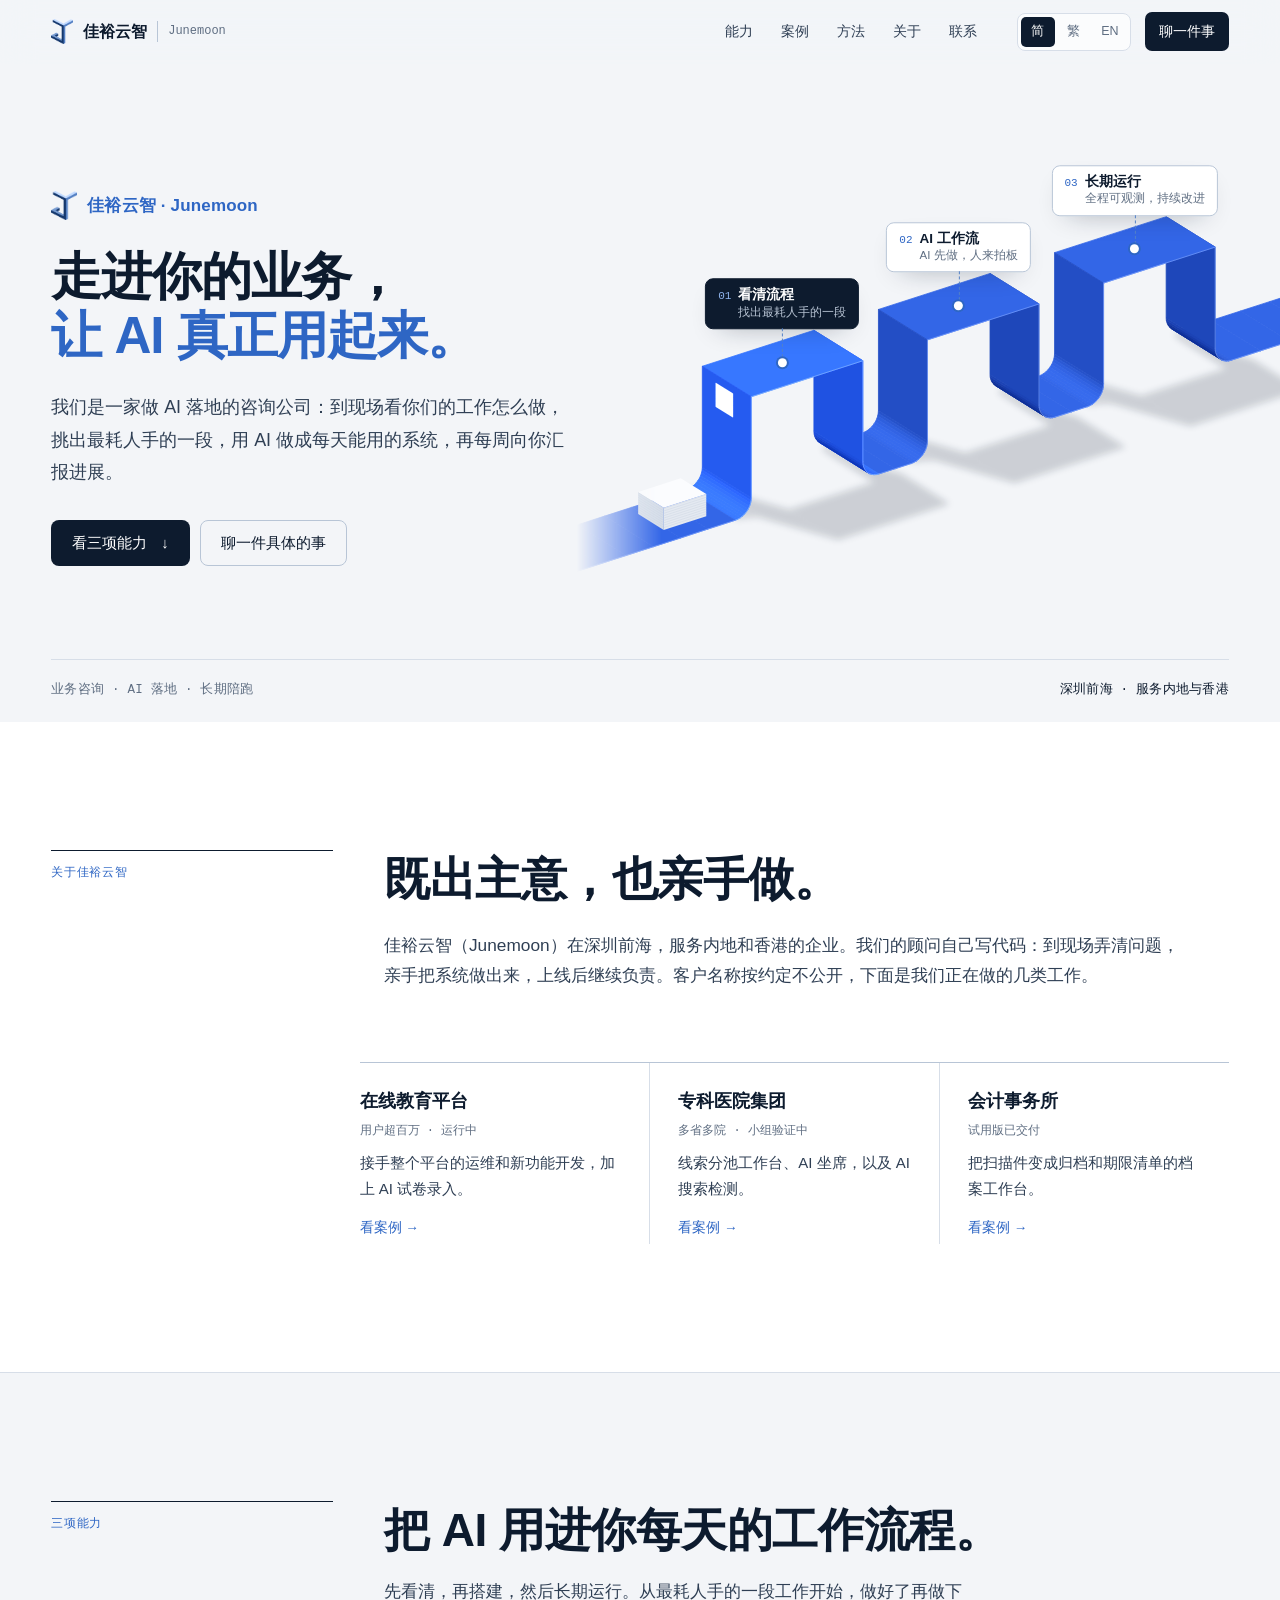
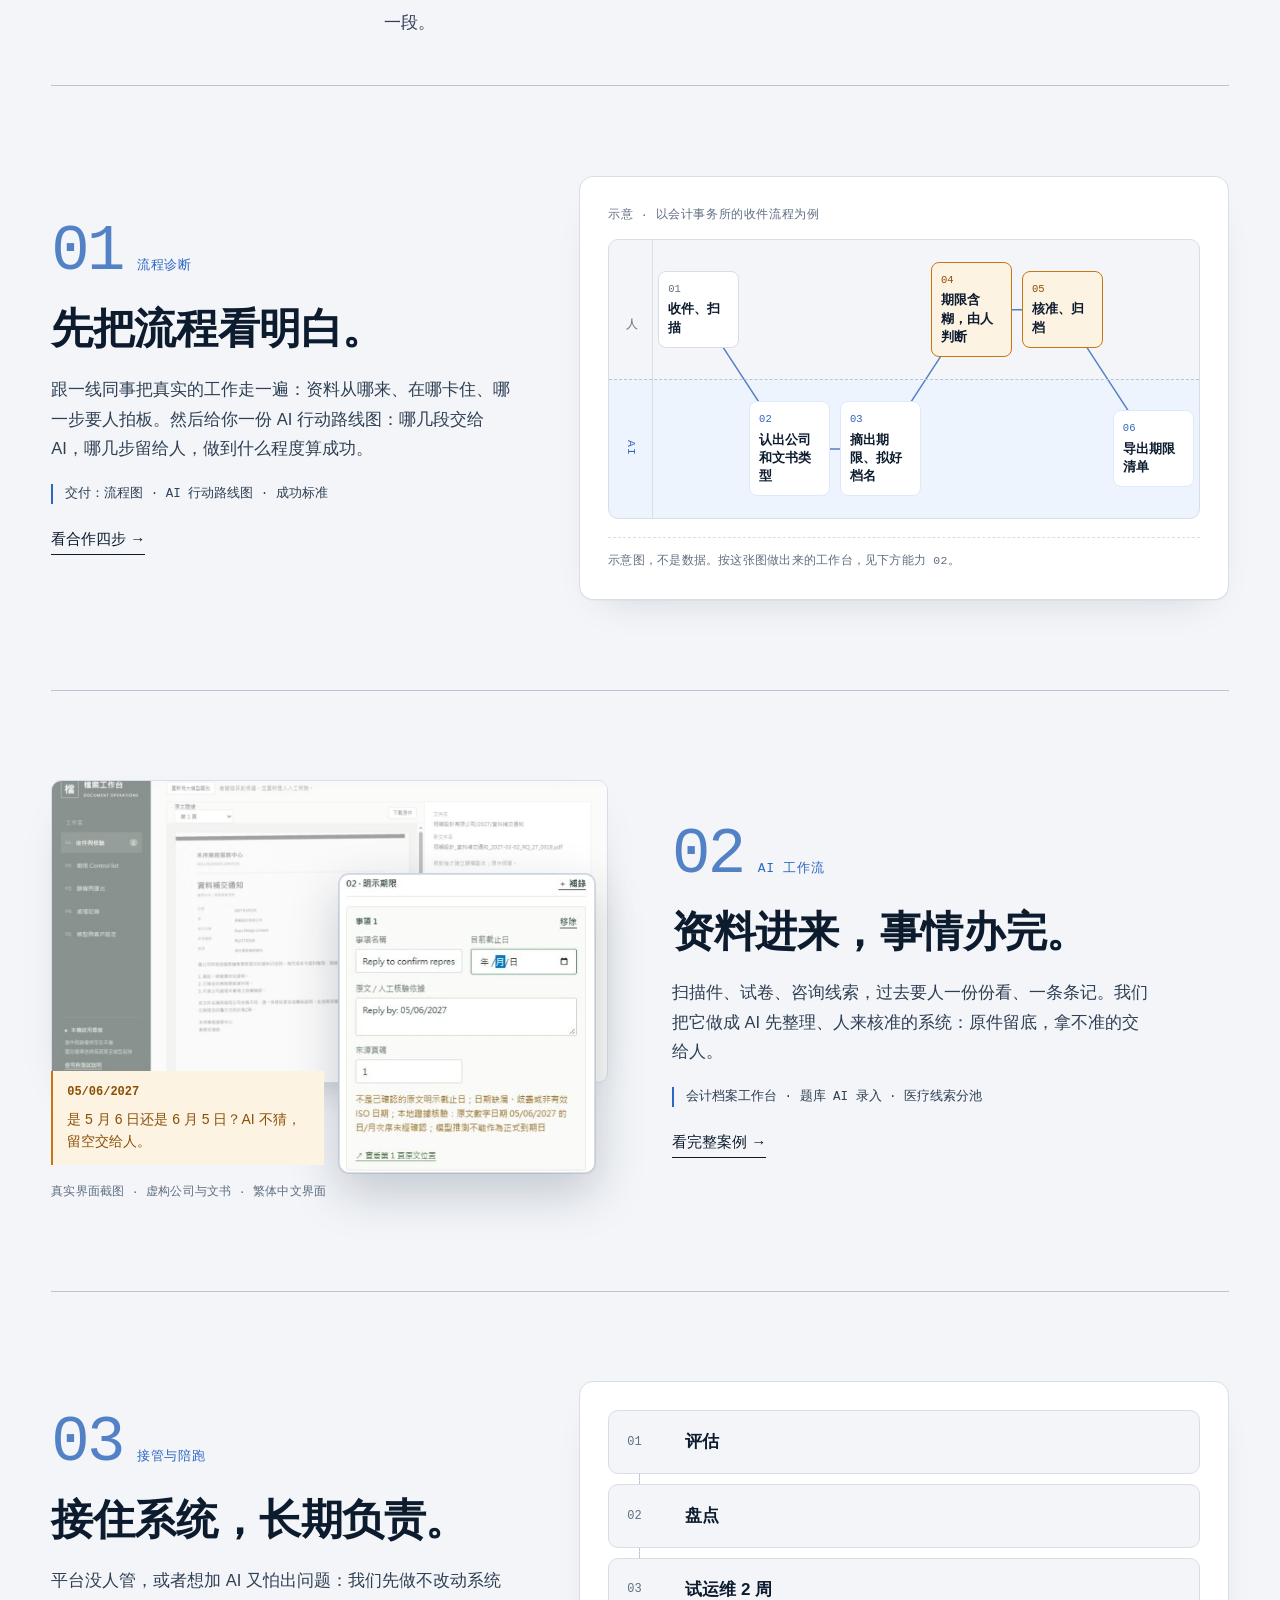
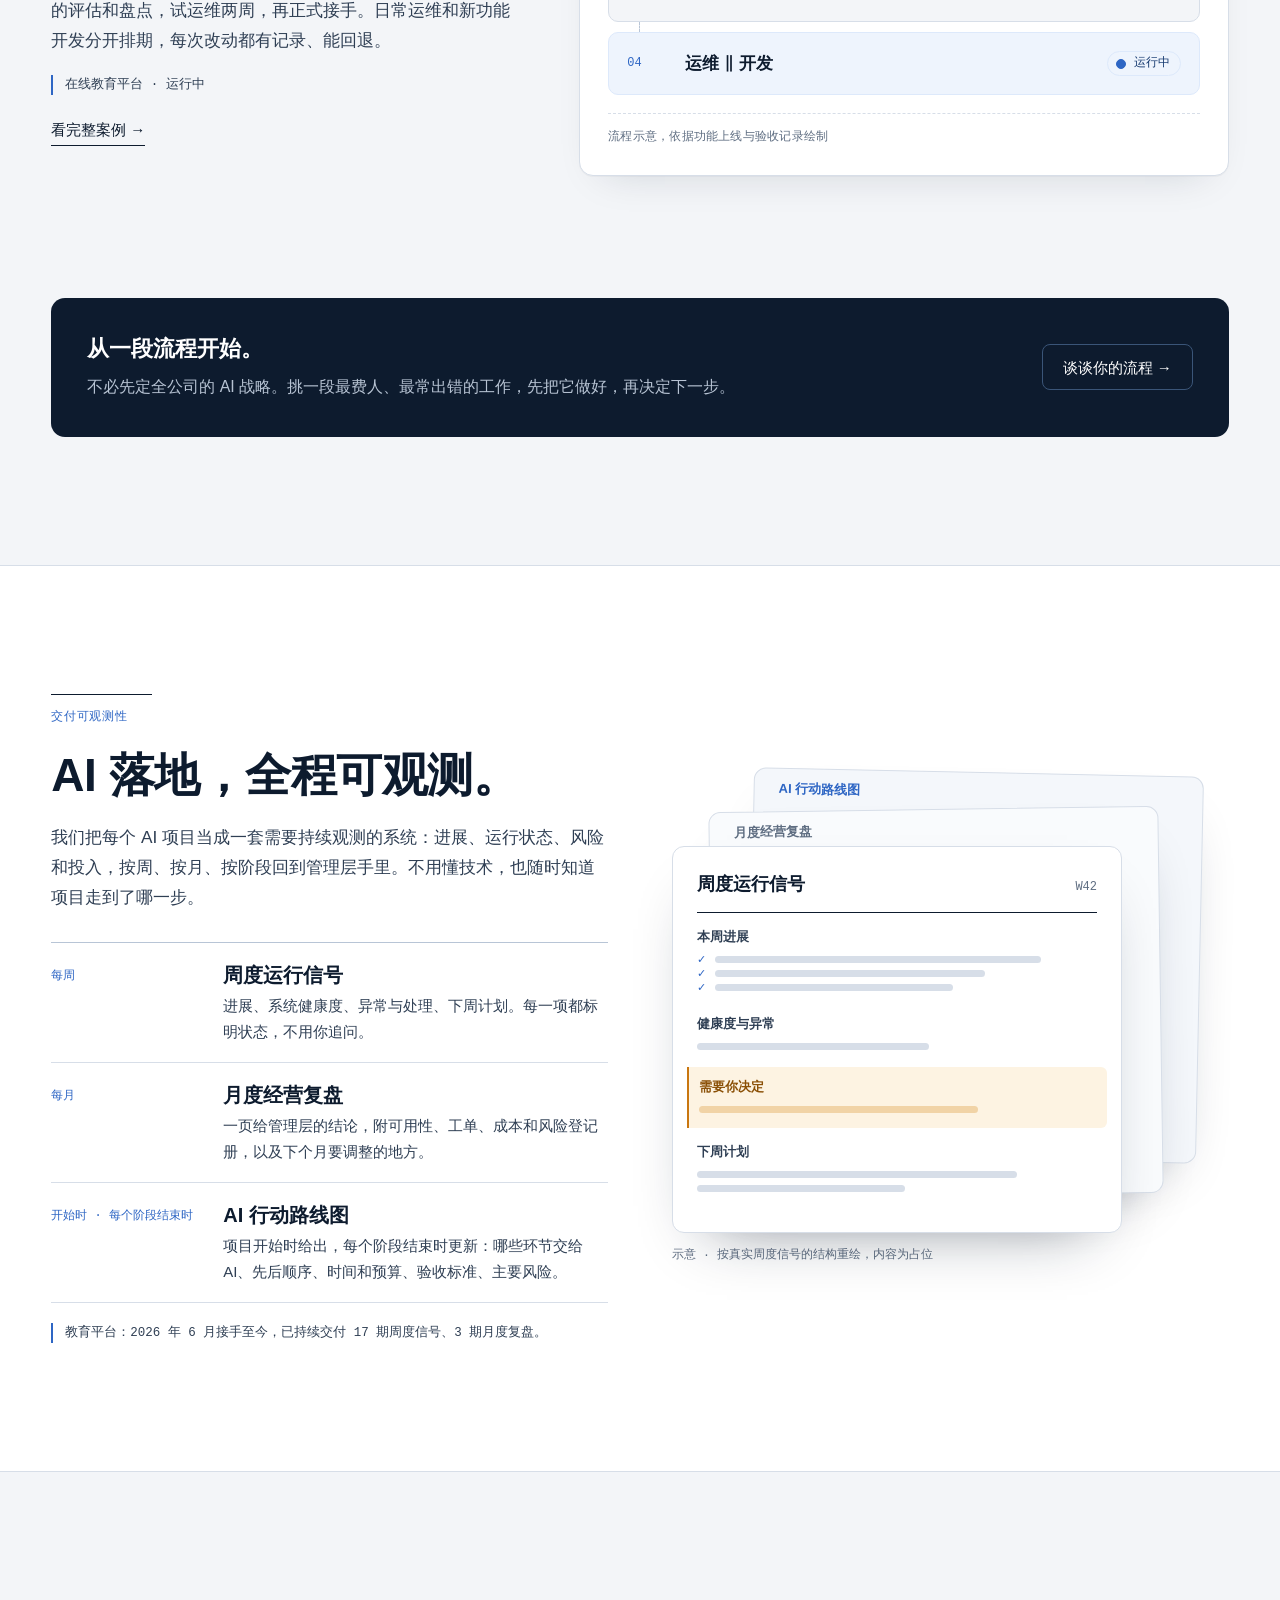
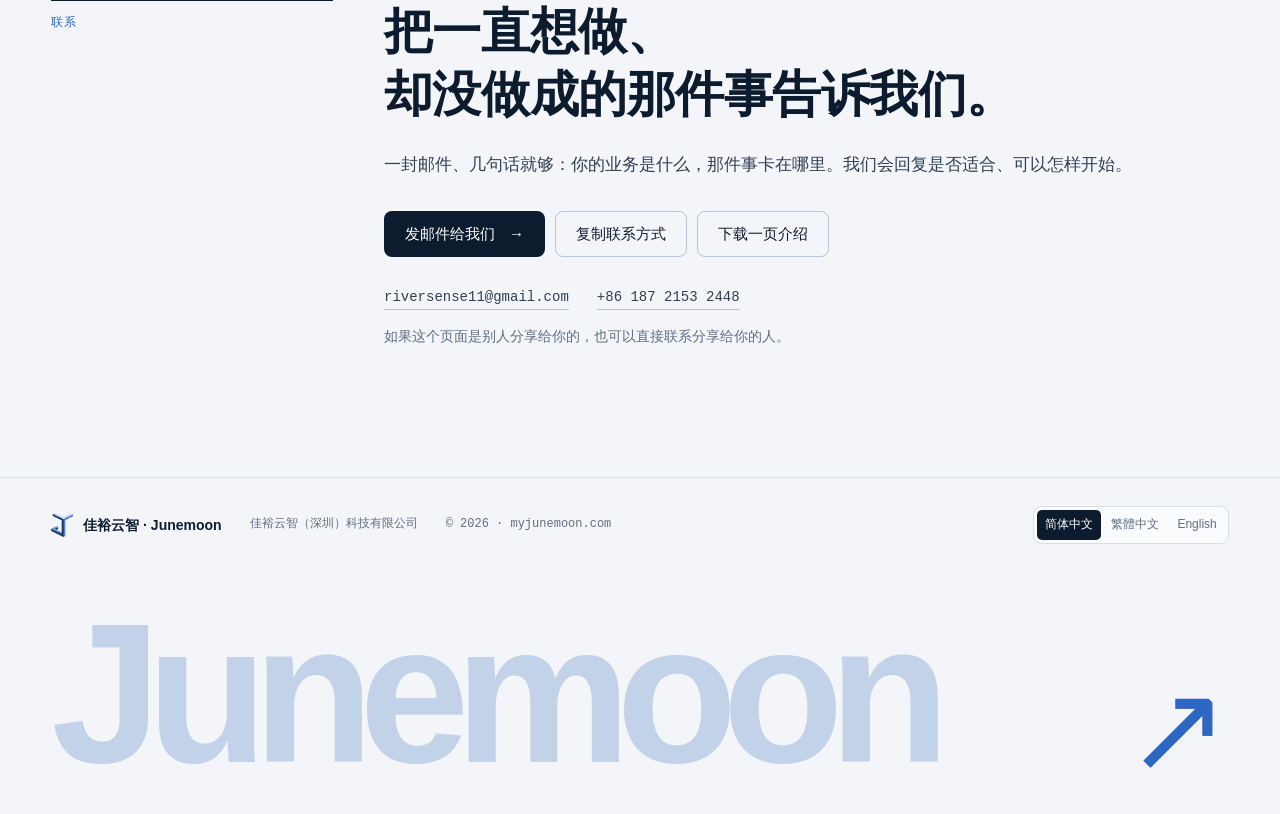
==== commit f71c2ded: "Work page: richer evidence for cases B-E; office platform is now a full case Co-Authored-By: Claude " ====
--- a/index.html
+++ b/index.html
@@ -89,7 +89,7 @@
       </header>
       <ol class="facts clients reveal-group">
         <li class="reveal"><a href="work.html#case-platform"><h3 data-i18n="about.f1.t">在线教育平台</h3><span class="client-meta mono" data-i18n="about.f1.k">用户超百万 · 运行中</span><p data-i18n="about.f1.d">接手整个平台的运维和新功能开发，加上 AI 试卷录入。</p><span class="client-go" data-i18n="about.go">看案例 →</span></a></li>
-        <li class="reveal"><a href="work.html#case-gate"><h3 data-i18n="about.f2.t">医院集团</h3><span class="client-meta mono" data-i18n="about.f2.k">多省多院 · 小组验证中</span><p data-i18n="about.f2.d">线索分池工作台、AI 坐席，以及 AI 搜索检测。</p><span class="client-go" data-i18n="about.go">看案例 →</span></a></li>
+        <li class="reveal"><a href="work.html#case-gate"><h3 data-i18n="about.f2.t">专科医院集团</h3><span class="client-meta mono" data-i18n="about.f2.k">多省多院 · 小组验证中</span><p data-i18n="about.f2.d">线索分池工作台、AI 坐席，以及 AI 搜索检测。</p><span class="client-go" data-i18n="about.go">看案例 →</span></a></li>
         <li class="reveal"><a href="work.html#case-scan"><h3 data-i18n="about.f3.t">会计事务所</h3><span class="client-meta mono" data-i18n="about.f3.k">试用版已交付</span><p data-i18n="about.f3.d">把扫描件变成归档和期限清单的档案工作台。</p><span class="client-go" data-i18n="about.go">看案例 →</span></a></li>
       </ol>
     </div>
--- a/site.css
+++ b/site.css
@@ -181,6 +181,54 @@
   @keyframes shadow-in { from { opacity: 0; } to { opacity: .17; } }
   @keyframes tag-in { from { opacity: 0; transform: translateY(8px); } to { opacity: 1; transform: none; } }
 }
+
+/* Case B — delivery rhythm */
+.cad-track { position: relative; height: 46px; margin: 20px 0 0; border-bottom: 1.5px solid var(--ink); }
+.cad-w, .cad-m { position: absolute; left: var(--x); bottom: 0; border-radius: 2px 2px 0 0; transform-origin: bottom; }
+.cad-w { width: 4px; height: 22px; margin-left: -2px; background: var(--blue-600); }
+.cad-m { width: 10px; height: 40px; margin-left: -5px; background: var(--ink); }
+.cad-axis { position: relative; height: 22px; font-size: 11px; color: var(--muted); }
+.cad-axis span { position: absolute; left: var(--x); top: 6px; padding-left: 4px; border-left: 1px solid var(--line-2); line-height: 1; }
+.cad-legend { display: flex; flex-wrap: wrap; gap: 6px 20px; margin-top: 8px; font-size: 12px; color: var(--ink-2); }
+.cad-legend li { display: flex; align-items: center; gap: 8px; }
+.cad-key { display: inline-block; border-radius: 2px; }
+.cad-key.w { width: 4px; height: 12px; background: var(--blue-600); }
+.cad-key.m { width: 9px; height: 14px; background: var(--ink); }
+.cad-docs { margin-top: 18px; padding-top: 14px; border-top: 1px dashed var(--line-2); }
+.cad-docs > p { font-size: 11.5px; color: var(--muted); margin-bottom: 10px; }
+.cad-docs ul { display: flex; flex-wrap: wrap; gap: 8px; }
+.cad-docs li { position: relative; padding: 7px 11px 7px 26px; border: 1px solid var(--line); border-radius: 6px; background: var(--bg); font-size: 13px; }
+.cad-docs li::before { content: ""; position: absolute; left: 10px; top: 50%; width: 9px; height: 11px; margin-top: -6px; border: 1.5px solid var(--blue-400); border-radius: 1.5px; }
+@media (prefers-reduced-motion: no-preference) {
+  .cad-w, .cad-m { transition: transform .5s var(--ease); transition-delay: calc(var(--k) * 45ms); }
+  .cad-m { transition-delay: calc(.4s + var(--k) * 120ms); }
+  .js .cadence.pending .cad-w, .js .cadence.pending .cad-m { transform: scaleY(0); }
+}
+
+/* Case C — two screens side by side */
+.case-media.shot-duo { grid-template-columns: minmax(0, 2.55fr) minmax(0, 1fr); align-items: start; }
+.shot-duo .shot.phone { max-width: none; }
+
+/* Case E — every question type */
+.geo-group { padding-top: 6px; }
+.geo-group + .geo-group { margin-top: 10px; }
+.geo-group h4 { display: flex; justify-content: space-between; align-items: baseline; padding: 10px 0 8px; border-bottom: 1px solid var(--line); font-size: 14.5px; font-weight: 600; }
+.geo-group h4 b { font-size: 14px; font-weight: 600; color: var(--blue-600); }
+.geo-group.is-gap h4 b { color: var(--amber-ink); }
+.geo-list li { display: grid; grid-template-columns: minmax(0, 9em) minmax(0, 1fr) 4.4em; align-items: center; gap: 12px; padding: 5px 0; font-size: 13.5px; color: var(--ink-2); }
+.geo-list .bar { position: relative; height: 10px; border-radius: 2px; background: repeating-linear-gradient(90deg, var(--bg) 0 calc(10% - 1px), var(--line) calc(10% - 1px) 10%); overflow: hidden; }
+.geo-list .bar b { position: absolute; inset: 0 auto 0 0; width: calc(var(--p) * 100%); border-radius: 2px; background: var(--blue-600); transform-origin: left; }
+.geo-group.is-gap .bar b { background: var(--amber); }
+.geo-list .n { font: 12px/1 var(--mono); text-align: right; color: var(--ink-2); }
+.geo-list .zero span:first-child, .geo-list .zero .n { color: var(--amber-ink); }
+.geo-list .zero .n { font-weight: 600; }
+.geo-legend { margin-top: 10px; font-size: 11px; color: var(--muted); }
+.geo-engines { margin-top: 14px; font-size: 14px; line-height: 1.7; color: var(--ink-2); }
+.js .geo-chart.pending .geo-list .bar b { transform: scaleX(0); }
+.js .geo-chart .geo-list .bar b { transition: transform 1s var(--ease); }
+.js .geo-chart .geo-group.is-gap .bar b { transition-delay: .3s; }
+@media (max-width: 760px) { .case-media.shot-duo { grid-template-columns: 1fr; } .shot-duo .shot.phone { max-width: 300px; } }
+@media (max-width: 560px) { .geo-list li { grid-template-columns: minmax(0, 7.5em) minmax(0, 1fr) 4em; gap: 8px; font-size: 13px; } }
 
 /* About — the kinds of clients, unnamed */
 .clients a { display: flex; flex-direction: column; gap: 8px; height: 100%; color: inherit; }
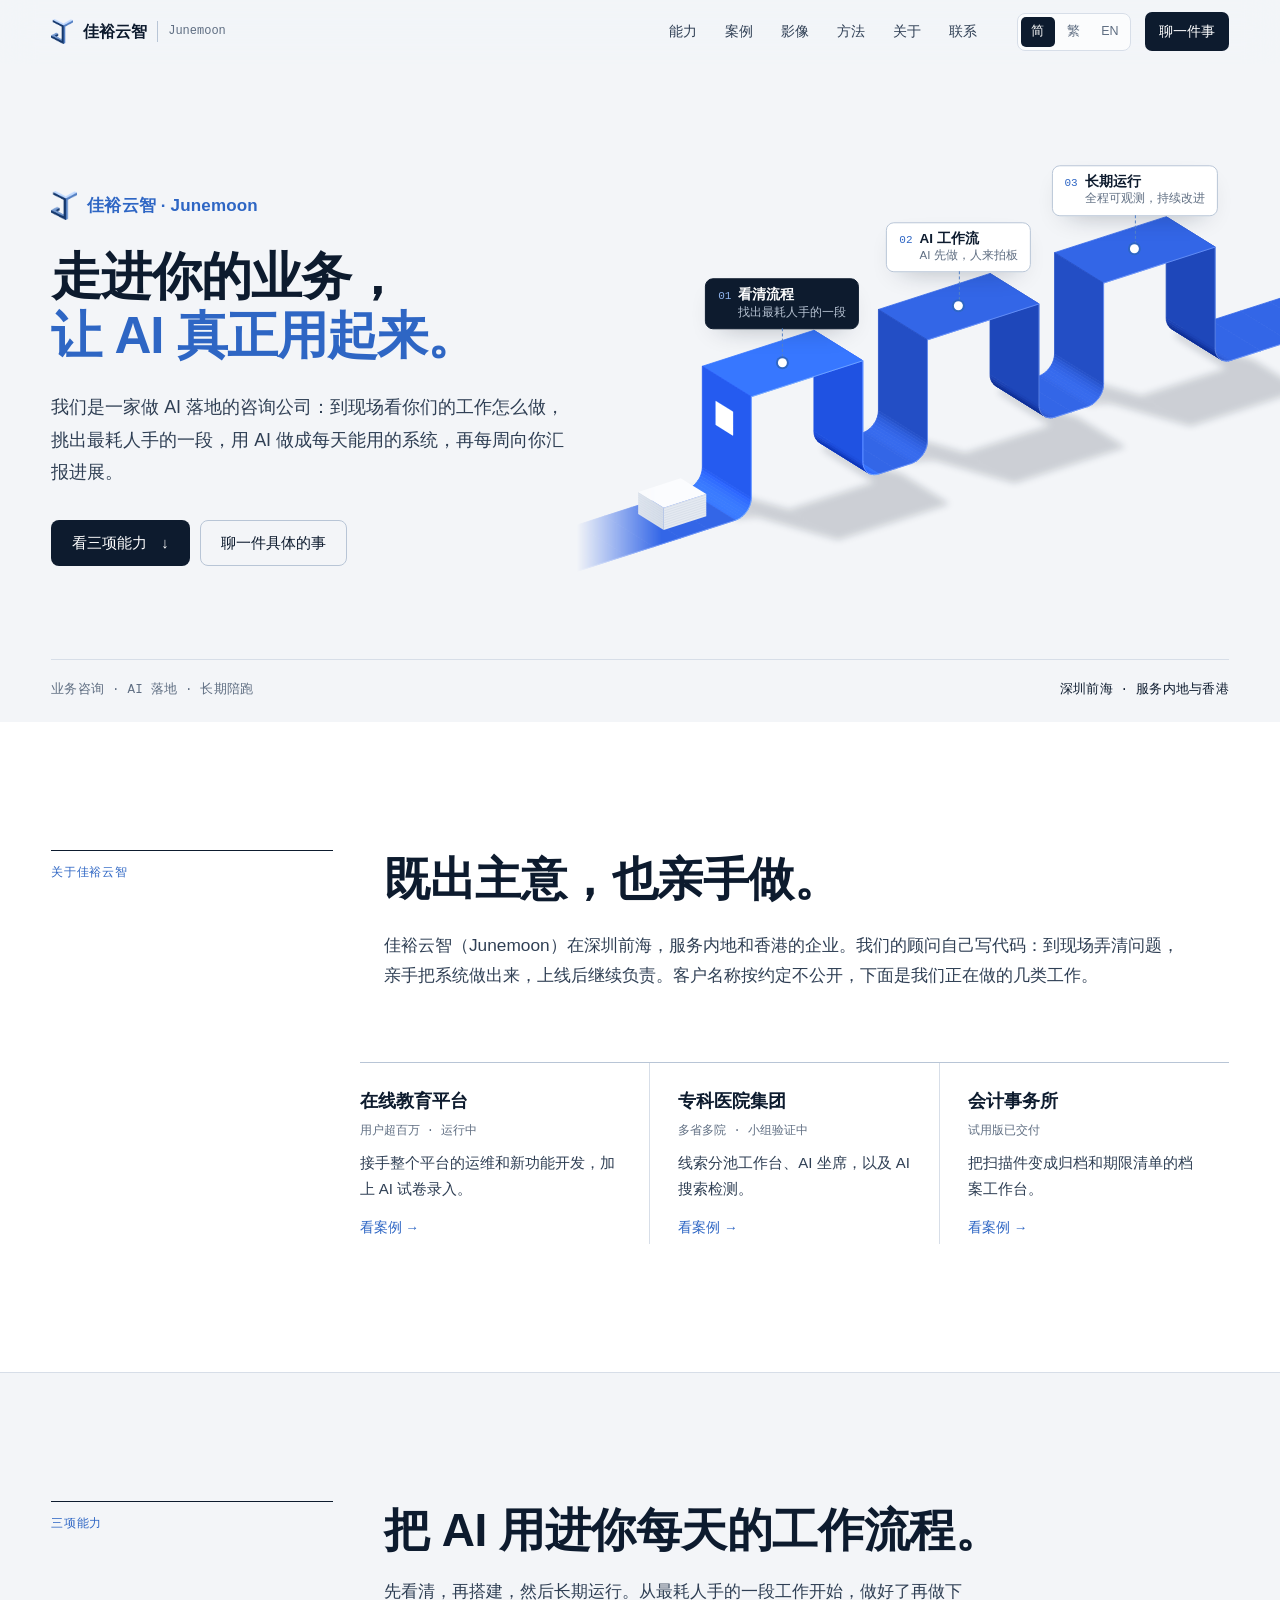
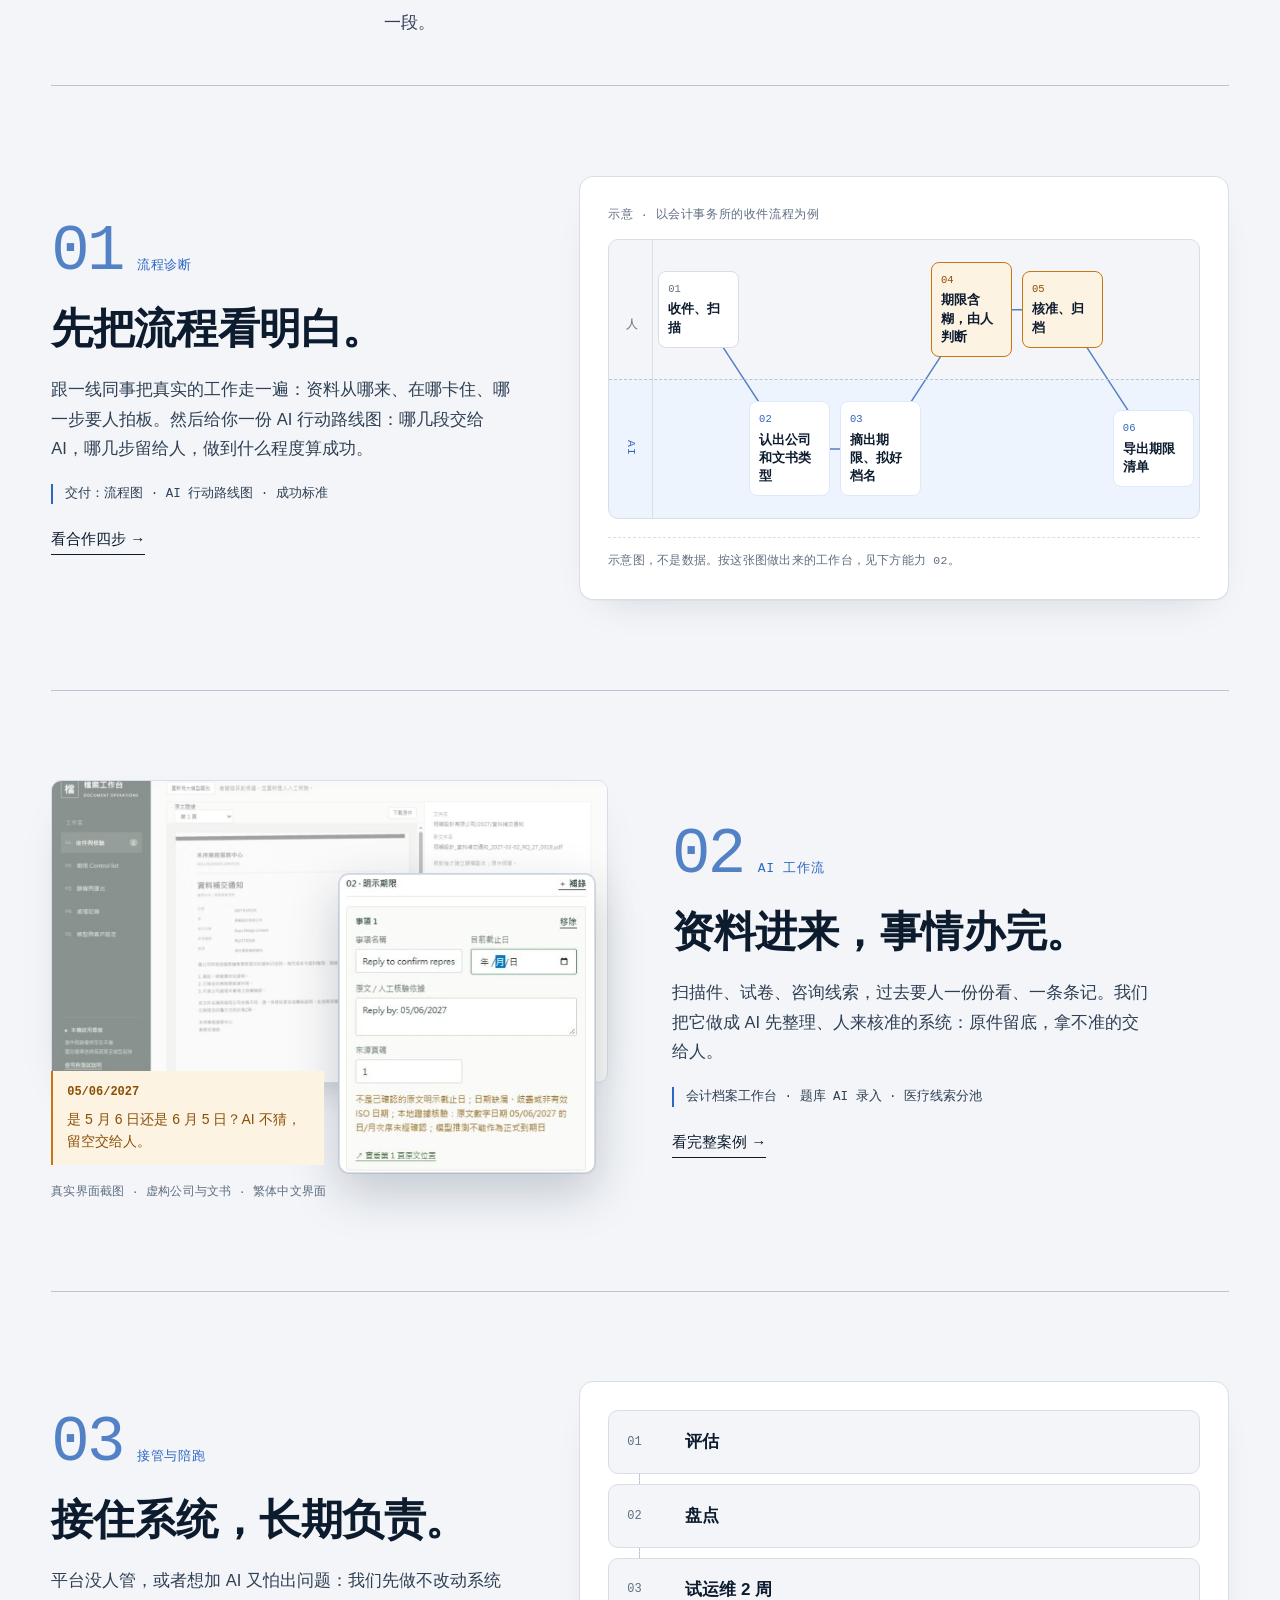
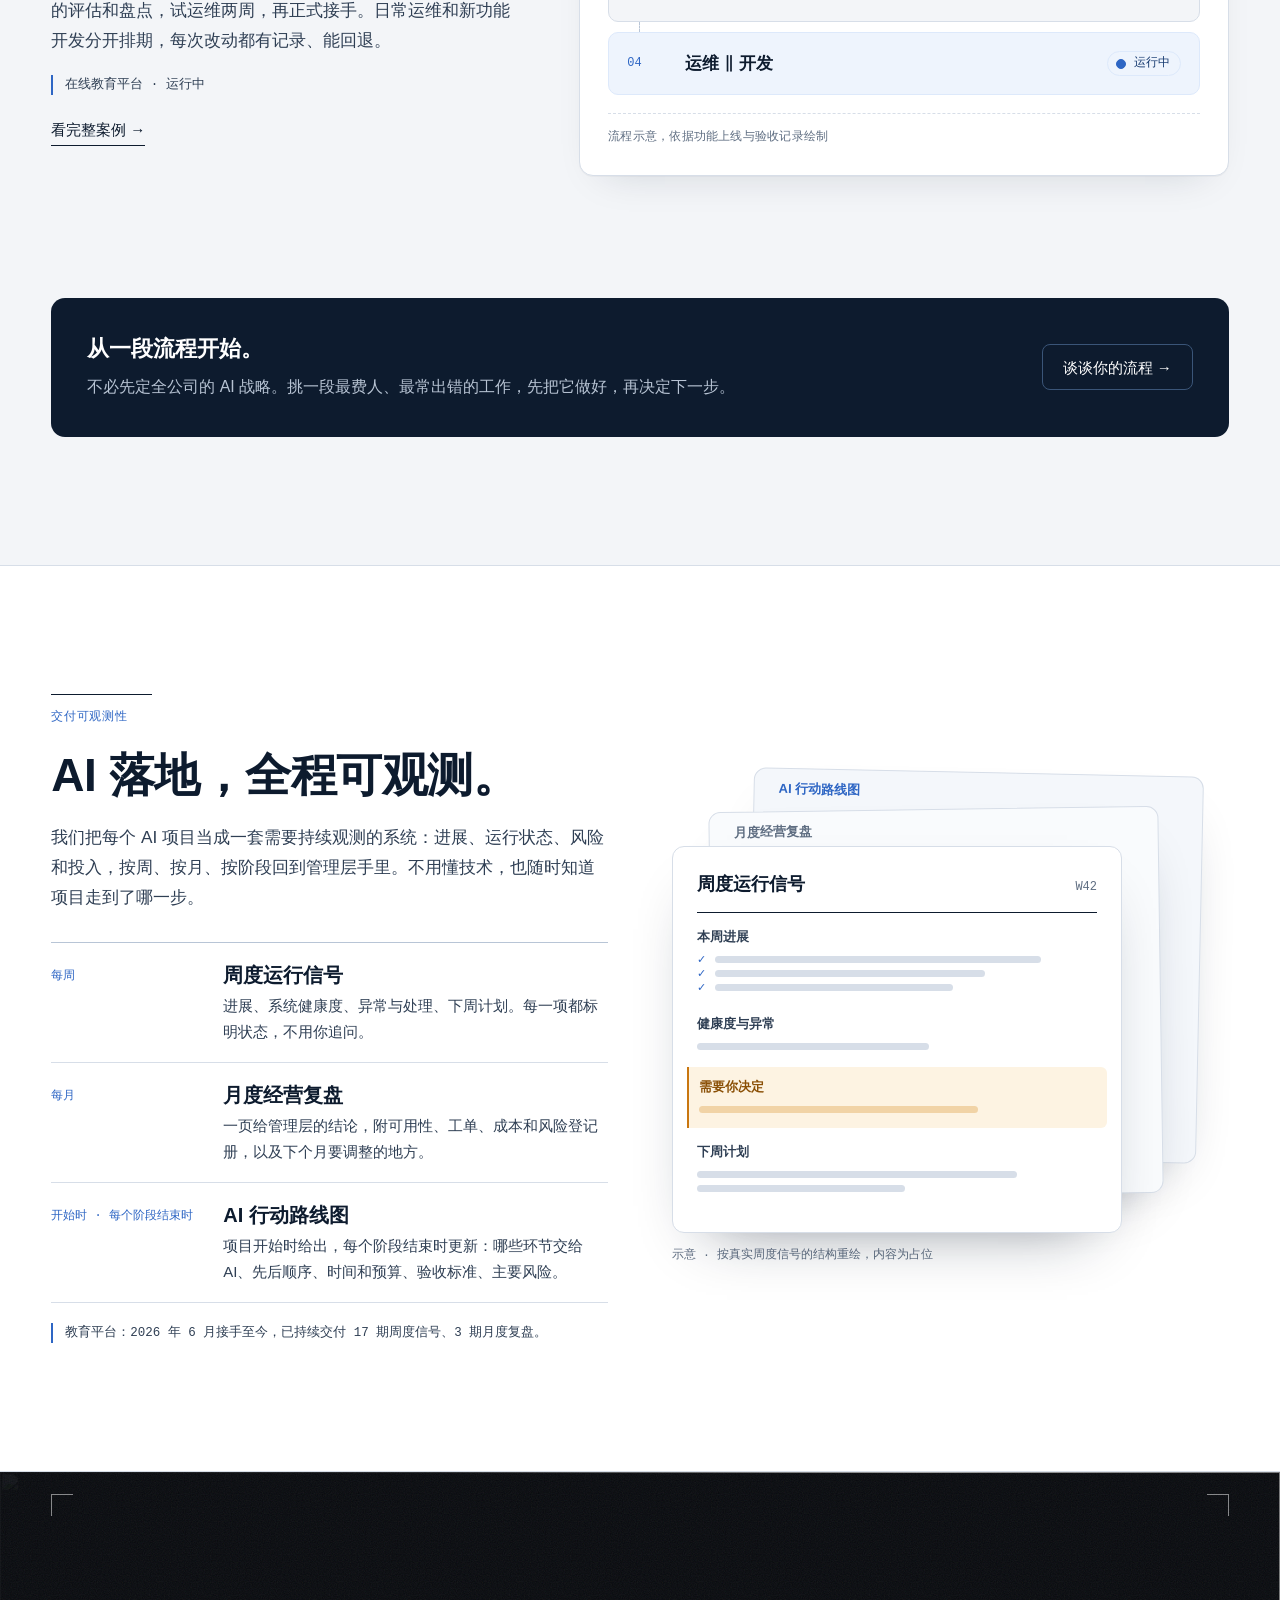
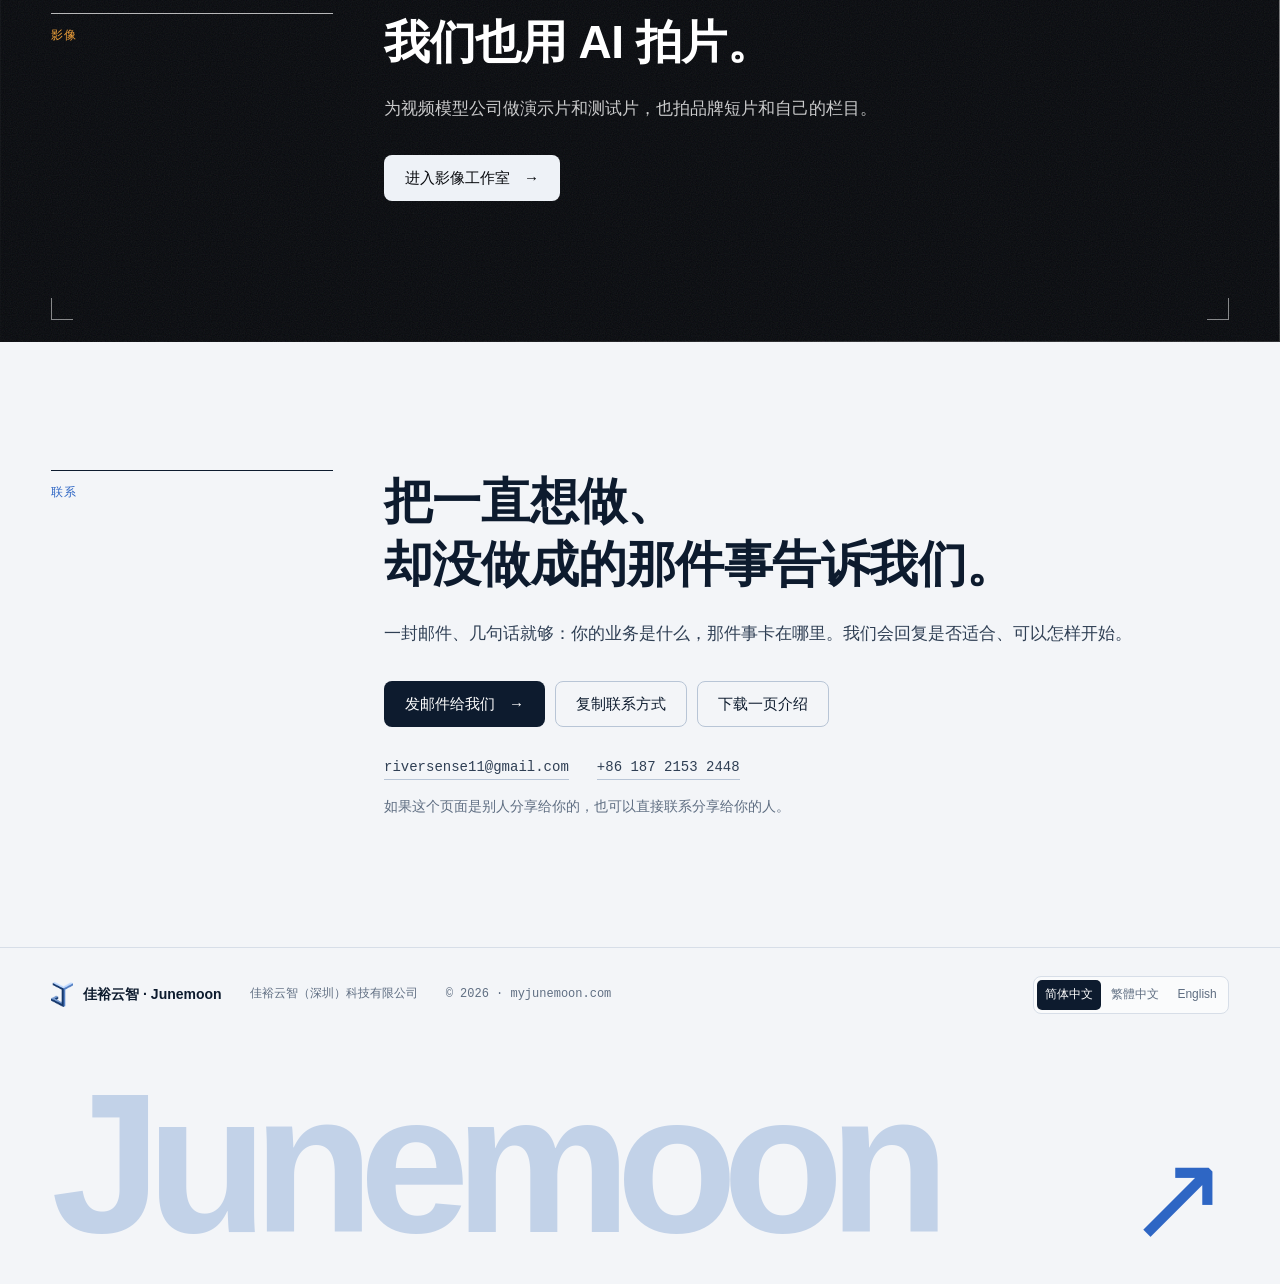
==== commit 7c31a14f: "Add Studio page with media on R2; sitemap and structured data" ====
--- a/index.html
+++ b/index.html
@@ -15,7 +15,7 @@
   <meta name="twitter:card" content="summary_large_image">
   <link rel="canonical" href="https://myjunemoon.com/">
   <link rel="icon" type="image/png" href="assets/logo.png">
-  <link rel="stylesheet" href="site.css?v=20261016">
+  <link rel="stylesheet" href="site.css?v=20261027">
   <script>document.documentElement.classList.add('js');</script>
   <script>
     /* Old single-page links (shared before the October 2026 split) land on the page that now holds the section. */
@@ -25,9 +25,10 @@
       if (to) location.replace(to + location.search + (h === 'work' ? '' : '#' + h));
     })();
   </script>
-  <script src="copy.js?v=20261016" defer></script>
-  <script src="ribbon.js?v=20261016" defer></script>
-  <script src="site.js?v=20261016" defer></script>
+  <script src="copy.js?v=20261027" defer></script>
+  <script src="ribbon.js?v=20261027" defer></script>
+  <script src="site.js?v=20261027" defer></script>
+  <script src="studio.js?v=20261027" defer></script>
 </head>
 <body class="page-home">
 <a class="skip" href="#main" data-i18n="skip">跳到正文</a>
@@ -37,6 +38,7 @@
   <nav class="nav-links" aria-label="主导航">
     <a href="./#capabilities" data-page="capabilities" data-i18n="nav.cap">能力</a>
     <a href="work.html" data-page="work" data-i18n="nav.cases">案例</a>
+    <a href="studio.html" data-page="studio" data-i18n="nav.studio">影像</a>
     <a href="approach.html" data-page="approach" data-i18n="nav.method">方法</a>
     <a href="./#about" data-page="about" data-i18n="nav.about">关于</a>
     <a href="#contact" data-page="contact" data-i18n="nav.contact">联系</a>
@@ -50,9 +52,10 @@
 <nav id="mobile-nav" class="mobile-nav" aria-label="Mobile" hidden>
   <a href="./#capabilities"><span class="mono">01</span><span data-i18n="nav.cap">能力</span></a>
   <a href="work.html"><span class="mono">02</span><span data-i18n="nav.cases">案例</span></a>
-  <a href="approach.html"><span class="mono">03</span><span data-i18n="nav.method">方法</span></a>
-  <a href="./#about"><span class="mono">04</span><span data-i18n="nav.about">关于</span></a>
-  <a href="#contact"><span class="mono">05</span><span data-i18n="nav.contact">联系</span></a>
+  <a href="studio.html"><span class="mono">03</span><span data-i18n="nav.studio">影像</span></a>
+  <a href="approach.html"><span class="mono">04</span><span data-i18n="nav.method">方法</span></a>
+  <a href="./#about"><span class="mono">05</span><span data-i18n="nav.about">关于</span></a>
+  <a href="#contact"><span class="mono">06</span><span data-i18n="nav.contact">联系</span></a>
 </nav>
 
 <main id="main">
@@ -213,6 +216,21 @@
     </div>
   </section>
 
+  <!-- Second line of work: the studio -->
+  <section class="studio-band" id="studio">
+    <img class="band-poster" src="https://media.myjunemoon.com/studio/reel.webp" width="1280" height="720" loading="lazy" alt="">
+    <video class="band-video" muted loop playsinline preload="none" data-loop="https://media.myjunemoon.com/studio/reel-720.mp4" data-loop-sm="https://media.myjunemoon.com/studio/reel-480.mp4" data-inview aria-hidden="true"></video>
+    <div class="reel-frame" aria-hidden="true"><i></i><i></i><i></i><i></i></div>
+    <div class="wrap band-grid">
+      <p class="kicker mono" data-i18n="band.kicker">影像</p>
+      <div>
+        <h2 data-i18n="band.title">我们也用 AI 拍片。</h2>
+        <p class="lead" data-i18n="band.lead">为视频模型公司做演示片和测试片，也拍品牌短片和自己的栏目。</p>
+        <div class="actions"><a class="button primary" href="studio.html"><span data-i18n="band.go">进入影像工作室</span><span class="arrow" aria-hidden="true">→</span></a></div>
+      </div>
+    </div>
+  </section>
+
   <section class="section contact" id="contact">
     <div class="wrap contact-grid">
       <p class="kicker mono" data-i18n="nav.contact">联系</p>
--- a/site.css
+++ b/site.css
@@ -676,3 +676,203 @@
   .svc-row p, :lang(en) .svc-row p { grid-template-columns: 1fr; gap: 2px; }
   .footer .lang { margin-left: 0; }
 }
+
+/* ───────────────────────── Studio ─────────────────────────
+   The same drafting room with the lights off: dark screen, mono slate marks, and amber —
+   the colour that means "a person decides" — for direction. */
+.page-studio {
+  --bg: #07090d; --surface: #0f131a; --ink: #eef2f7; --ink-2: #b4bfcd; --muted: #808c9d;
+  --line: #1b222d; --line-2: #2c3645; --blue-600: #86a9f4; --blue-400: #6d8fd8; --amber: #f0a13a;
+  color-scheme: dark;
+}
+.page-studio .nav { background: linear-gradient(rgba(7, 9, 13, .72), rgba(7, 9, 13, 0)); backdrop-filter: none; -webkit-backdrop-filter: none; transition: background-color .3s, border-color .3s; }
+.page-studio .nav.scrolled { background: rgba(7, 9, 13, .84); backdrop-filter: saturate(1.2) blur(16px); -webkit-backdrop-filter: saturate(1.2) blur(16px); }
+.page-studio .nav-links a:hover { background: rgba(255, 255, 255, .07); }
+.page-studio .nav-links a::after { background: var(--amber); }
+.page-studio .lang { background: rgba(255, 255, 255, .04); }
+.page-studio .lang button[aria-pressed="true"], .page-studio .nav-cta, .page-studio .button.primary, .studio-band .button.primary { background: #eef2f7; color: #07090d; }
+.page-studio .nav-cta:hover, .page-studio .button.primary:hover, .studio-band .button.primary:hover { background: #fff; }
+.page-studio .button.ghost:hover { background: rgba(255, 255, 255, .06); }
+.page-studio .mobile-nav { box-shadow: 0 24px 40px rgba(0, 0, 0, .5); }
+.page-studio .wordmark { color: #161d28; }
+.page-studio .wordmark:hover { color: #1f2a3b; }
+.page-studio .wordmark i { color: var(--amber); }
+.page-studio .toast { background: var(--ink); color: #07090d; }
+.page-studio dialog { background: var(--surface); }
+.page-studio dialog::backdrop, .player::backdrop { background: rgba(0, 0, 0, .84); }
+
+/* Showreel */
+.reel { position: relative; height: min(100svh, 940px); min-height: 600px; margin-top: -64px; overflow: hidden; background: #000; color: #fff; isolation: isolate; }
+.reel-video { position: absolute; inset: 0; z-index: -3; width: 100%; height: 100%; object-fit: cover; }
+.reel::before { content: ""; position: absolute; inset: 0; z-index: -2; background: linear-gradient(to top, rgba(7, 9, 13, .94) 0, rgba(7, 9, 13, .5) 38%, rgba(7, 9, 13, .12) 66%, rgba(7, 9, 13, .5) 100%), linear-gradient(90deg, rgba(7, 9, 13, .55) 0, rgba(7, 9, 13, 0) 60%); }
+.reel::after, .studio-band::after { content: ""; position: absolute; inset: -50%; z-index: -1; pointer-events: none; opacity: .09; background: url("data:image/svg+xml;utf8,%3Csvg xmlns='http://www.w3.org/2000/svg' width='180' height='180'%3E%3Cfilter id='n'%3E%3CfeTurbulence type='fractalNoise' baseFrequency='.85' numOctaves='2' stitchTiles='stitch'/%3E%3C/filter%3E%3Crect width='100%25' height='100%25' filter='url(%23n)'/%3E%3C/svg%3E"); }
+.reel-frame { position: absolute; inset: 84px var(--gutter) 22px; pointer-events: none; }
+.reel-frame i { position: absolute; width: 22px; height: 22px; border: 0 solid rgba(255, 255, 255, .5); }
+.reel-frame i:nth-child(1) { left: 0; top: 0; border-width: 1.5px 0 0 1.5px; }
+.reel-frame i:nth-child(2) { right: 0; top: 0; border-width: 1.5px 1.5px 0 0; }
+.reel-frame i:nth-child(3) { left: 0; bottom: 0; border-width: 0 0 1.5px 1.5px; }
+.reel-frame i:nth-child(4) { right: 0; bottom: 0; border-width: 0 1.5px 1.5px 0; }
+.reel-ui { position: relative; height: 100%; display: grid; grid-template-rows: auto 1fr auto; padding: 104px clamp(0px, 1.6vw, 22px) 44px; }
+.reel-top { display: flex; align-items: center; gap: 12px; font-size: 12px; letter-spacing: .08em; text-transform: uppercase; color: rgba(255, 255, 255, .82); }
+.rec { width: 8px; height: 8px; border-radius: 50%; background: var(--amber); box-shadow: 0 0 0 4px rgba(240, 161, 58, .18); }
+.reel-tc { margin-left: auto; font-variant-numeric: tabular-nums; color: rgba(255, 255, 255, .7); }
+.reel-copy { align-self: end; max-width: 980px; }
+.reel h1 { color: #fff; font-size: clamp(40px, 6.2vw, 96px); line-height: 1.04; text-shadow: 0 2px 30px rgba(0, 0, 0, .35); }
+:lang(zh) .reel h1 { line-height: 1.14; }
+.reel h1 em { font-style: normal; color: var(--amber); }
+.reel-lead { margin-top: 22px; max-width: 34em; font-size: clamp(16px, 1.35vw, 19px); line-height: 1.75; color: rgba(255, 255, 255, .8); }
+:lang(en) .reel-lead { max-width: 38em; }
+.reel .button.ghost { border-color: rgba(255, 255, 255, .4); color: #fff; }
+.reel-foot { display: flex; align-items: center; justify-content: space-between; gap: 16px; margin-top: 36px; padding-top: 16px; border-top: 1px solid rgba(255, 255, 255, .18); font-size: 12px; letter-spacing: .04em; color: rgba(255, 255, 255, .66); }
+.reel-now { display: inline-flex; align-items: baseline; gap: 12px; text-transform: uppercase; text-align: left; }
+.reel-now b { font-family: var(--sans); font-size: 14.5px; font-weight: 600; letter-spacing: 0; text-transform: none; color: #fff; border-bottom: 1px solid rgba(255, 255, 255, .35); transition: border-color .2s; }
+.reel-now:hover b { border-bottom-color: var(--amber); }
+.reel-now i { font-style: normal; font-variant-numeric: tabular-nums; opacity: .65; }
+.reel-toggle { position: relative; flex: none; width: 38px; height: 38px; border: 1px solid rgba(255, 255, 255, .38); border-radius: 50%; transition: border-color .2s; }
+.reel-toggle:hover { border-color: #fff; }
+.reel-toggle i { position: absolute; left: 50%; top: 50%; width: 10px; height: 12px; translate: -50% -50%; border-inline: 3px solid #fff; }
+.reel-toggle.paused i { width: 0; height: 0; border-inline: 0; border-left: 11px solid #fff; border-block: 7px solid transparent; translate: -35% -50%; }
+.reel-bar { position: absolute; left: 0; right: 0; bottom: 0; height: 2px; background: rgba(255, 255, 255, .12); }
+.reel-bar i { display: block; height: 100%; background: var(--amber); transform: scaleX(0); transform-origin: left; }
+@media (prefers-reduced-motion: no-preference) {
+  .rec { animation: rec 1.6s steps(1) infinite; }
+  .reel::after, .studio-band::after { animation: grain .7s steps(5) infinite; }
+  .js .reel-copy > * { animation: rise .9s var(--ease) both; }
+  .js .reel-copy > :nth-child(2) { animation-delay: .1s; } .js .reel-copy > :nth-child(3) { animation-delay: .2s; }
+  @keyframes rec { 50% { opacity: .25; } }
+  @keyframes grain { 0% { transform: translate(0, 0); } 20% { transform: translate(-6%, 4%); } 40% { transform: translate(5%, -7%); } 60% { transform: translate(-3%, 8%); } 80% { transform: translate(7%, 2%); } }
+}
+
+/* Films */
+.films .sec-head { margin-bottom: clamp(32px, 5vw, 56px); }
+.film-grid { display: grid; grid-template-columns: repeat(6, minmax(0, 1fr)); gap: clamp(36px, 4vw, 56px) clamp(16px, 2vw, 28px); }
+.film-hero { grid-column: 1 / -1; }
+.film-half { grid-column: span 3; }
+.film-third { grid-column: span 2; }
+.film a { display: block; color: inherit; }
+.film-media { position: relative; display: block; aspect-ratio: 16 / 9; overflow: hidden; border-radius: 4px; background: #000; }
+.film-hero .film-media { aspect-ratio: 2.39 / 1; }
+.film-media img, .film-media video, .frame-media img, .frame-media video { position: absolute; inset: 0; width: 100%; height: 100%; object-fit: cover; }
+.film-media img { transition: transform 1.2s var(--ease); }
+.film-media video, .frame-media video { opacity: 0; transition: opacity .5s var(--ease); }
+.film-media video.on, .frame-media video.on { opacity: 1; }
+.film a:hover .film-media img { transform: scale(1.035); }
+.play-dot { position: absolute; right: 16px; bottom: 16px; width: 46px; height: 46px; border-radius: 50%; background: rgba(7, 9, 13, .55); border: 1px solid rgba(255, 255, 255, .45); backdrop-filter: blur(6px); transition: background-color .25s, border-color .25s, transform .3s var(--ease); }
+.play-dot::before { content: ""; position: absolute; left: 50%; top: 50%; translate: -35% -50%; border-left: 12px solid #fff; border-block: 7.5px solid transparent; }
+.film a:hover .play-dot, .film a:focus-visible .play-dot { background: var(--amber); border-color: var(--amber); transform: scale(1.06); }
+.film-meta { display: flex; align-items: center; gap: 10px; margin-top: 16px; font-size: 11.5px; letter-spacing: .04em; color: var(--muted); }
+.film-meta b { font-weight: 500; color: var(--amber); }
+.film-meta em { margin-left: auto; padding: 1px 7px; border: 1px solid var(--line-2); border-radius: 3px; font-style: normal; font-size: 10.5px; color: var(--muted); white-space: nowrap; }
+.film-title { display: block; margin-top: 8px; font-size: clamp(20px, 1.9vw, 27px); font-weight: 650; line-height: 1.3; letter-spacing: -.01em; color: var(--ink); }
+.film-hero .film-title { font-size: clamp(28px, 3.4vw, 48px); }
+.film-desc { display: block; margin-top: 6px; max-width: 42em; font-size: 15px; line-height: 1.7; color: var(--ink-2); }
+.film-third .film-desc { font-size: 14px; }
+
+/* Capability tests — a strip of film */
+.tests .sec-head { margin-bottom: clamp(28px, 4vw, 48px); }
+.strip { position: relative; padding: 34px 0; background: #000; border-block: 1px solid var(--line); }
+.strip::before, .strip::after { content: ""; position: absolute; left: 0; right: 0; height: 9px; background: repeating-linear-gradient(90deg, transparent 0 12px, #1c2430 12px 26px); }
+.strip::before { top: 12px; } .strip::after { bottom: 12px; }
+.strip-track { display: grid; grid-template-columns: repeat(4, minmax(0, 1fr)); gap: 28px 14px; width: min(var(--max), 100% - 2 * var(--gutter)); margin-inline: auto; }
+.frame { display: block; color: #e9edf3; }
+.frame-media { position: relative; display: block; aspect-ratio: 16 / 9; overflow: hidden; background: #111; outline: 1px solid transparent; outline-offset: 3px; transition: outline-color .25s; }
+.frame:hover .frame-media, .frame:focus-visible .frame-media { outline-color: var(--amber); }
+.frame-code { display: block; margin-top: 12px; font-size: 11px; letter-spacing: .06em; color: var(--amber); }
+.frame strong { display: block; margin-top: 3px; font-size: 15px; font-weight: 600; line-height: 1.45; color: #eef2f7; }
+.frame small { display: block; margin-top: 2px; font-size: 13px; line-height: 1.5; color: #8d99aa; }
+
+/* Our own series keeps its own paper-white look */
+.show { --ink: #161616; --ink-2: #3a3833; --muted: #77736a; --line: #d6d1c6; --orange: #d9542b; background: #ece9e2; color: var(--ink); border-bottom: 0; }
+.show-card { display: grid; grid-template-columns: minmax(0, 7fr) minmax(0, 5fr); gap: clamp(28px, 4vw, 64px); align-items: start; }
+.show-play { position: relative; display: block; overflow: hidden; border: 1px solid var(--line); border-radius: 4px; box-shadow: 0 30px 60px -34px rgba(22, 22, 22, .45); }
+.show-play img { width: 100%; transition: transform 1.2s var(--ease); }
+.show-play:hover img { transform: scale(1.02); }
+.show-play-label { position: absolute; right: 16px; bottom: 16px; display: inline-flex; align-items: center; gap: 10px; padding: 6px 16px 6px 6px; border-radius: 999px; background: var(--ink); color: #ece9e2; font-size: 12.5px; }
+.show-play-label .play-dot { position: relative; right: auto; bottom: auto; width: 30px; height: 30px; background: var(--orange); border-color: var(--orange); }
+.show-play-label .play-dot::before { border-left-width: 9px; border-block-width: 5.5px; }
+.show-note { margin-top: 12px; font-size: 11.5px; color: var(--muted); }
+.show-k { display: inline-flex; align-items: center; gap: 10px; font-size: 12px; letter-spacing: .06em; text-transform: uppercase; color: var(--orange); }
+.show-k img { width: 40px; height: 40px; border-radius: 50%; background: #fff; }
+.show h2 { margin-top: 18px; color: var(--ink); font-size: clamp(32px, 3.6vw, 52px); letter-spacing: -.025em; }
+.show-sub { margin-top: 4px; font-size: clamp(17px, 1.5vw, 20px); font-weight: 650; color: var(--orange); }
+.show-lead { margin-top: 18px; color: var(--ink-2); }
+.show-facts { margin-top: 24px; border-top: 1.5px solid var(--ink); }
+.show-facts div { display: grid; grid-template-columns: 6.5em minmax(0, 1fr); gap: 12px; padding: 10px 0; border-bottom: 1px solid var(--line); }
+.show-facts dt { padding-top: 3px; font-size: 11px; letter-spacing: .05em; text-transform: uppercase; color: var(--muted); }
+.show-facts dd { font-size: 14.5px; line-height: 1.6; color: var(--ink); }
+.show-did { margin-top: 22px; counter-reset: did; }
+.show-did li { position: relative; margin-top: 8px; padding-left: 30px; font-size: 14.5px; line-height: 1.65; color: var(--ink-2); }
+.show-did li::before { counter-increment: did; content: counter(did, decimal-leading-zero); position: absolute; left: 0; top: 3px; font: 11px var(--mono); color: var(--orange); }
+.show-bridge { display: flex; flex-wrap: wrap; align-items: baseline; justify-content: space-between; gap: 12px 32px; margin-top: clamp(40px, 5vw, 64px); padding-top: 22px; border-top: 1px dashed #bdb7aa; }
+.show-bridge p { max-width: 46em; color: var(--ink-2); }
+.show-bridge a { font-weight: 600; white-space: nowrap; border-bottom: 1.5px solid var(--ink); transition: color .2s, border-color .2s; }
+.show-bridge a:hover { color: var(--orange); border-color: var(--orange); }
+
+/* What to hire us for */
+.offer-list { display: grid; grid-template-columns: repeat(4, minmax(0, 1fr)); border-top: 1px solid var(--line-2); }
+.offer-list li { padding: 26px clamp(14px, 1.8vw, 26px) 8px 0; }
+.offer-list li + li { padding-left: clamp(14px, 1.8vw, 26px); border-left: 1px solid var(--line); }
+.offer-list b { font-size: 12px; font-weight: 500; color: var(--amber); }
+.offer-list h3 { margin-top: 18px; }
+.offer-list p { margin-top: 8px; font-size: 14.5px; line-height: 1.7; }
+.offer-note { margin-top: 32px; font-size: 12px; color: var(--muted); }
+
+/* Player */
+.player { width: min(1280px, calc(100% - 24px)); max-height: calc(100vh - 24px); background: #05070a; color: #eef2f7; border: 1px solid #1d2430; }
+.player[open] { display: flex; flex-direction: column; }
+.player-bar { display: grid; grid-template-columns: minmax(0, 1fr) auto; column-gap: 16px; align-items: center; padding: 12px 14px 12px 20px; border-bottom: 1px solid #1d2430; }
+.player-bar h2 { grid-row: 1; font-size: 17px; line-height: 1.4; letter-spacing: 0; color: #fff; }
+.player-bar p { grid-row: 2; font-size: 11.5px; color: #8d99aa; }
+.player-bar .button { grid-column: 2; grid-row: 1 / span 2; min-height: 36px; padding: 6px 14px; font-size: 13px; color: #eef2f7; border-color: #2c3645; }
+.player-bar .button:hover { background: rgba(255, 255, 255, .06); border-color: #eef2f7; }
+#player-video { display: block; width: 100%; min-height: 0; max-height: calc(100vh - 170px); aspect-ratio: 16 / 9; background: #000; }
+.player-chapters { display: flex; flex-wrap: wrap; align-items: center; gap: 6px; padding: 12px 20px 16px; border-top: 1px solid #1d2430; font-size: 12px; }
+.player-chapters span { margin-right: 6px; color: #8d99aa; text-transform: uppercase; letter-spacing: .05em; }
+.player-chapters button { padding: 6px 10px; border: 1px solid #2c3645; border-radius: 4px; color: #b4bfcd; transition: border-color .2s, color .2s, background-color .2s; }
+.player-chapters button:hover { border-color: #eef2f7; color: #fff; }
+.player-chapters button[aria-pressed="true"] { background: #f0a13a; border-color: #f0a13a; color: #07090d; }
+
+/* Home page: the studio band */
+.studio-band { position: relative; overflow: hidden; isolation: isolate; background: #07090d; color: #eef2f7; }
+.band-video, .band-poster { position: absolute; inset: 0; z-index: -3; width: 100%; height: 100%; object-fit: cover; }
+.band-video { opacity: 0; transition: opacity .8s var(--ease); }
+.band-video.on { opacity: 1; }
+.studio-band::before { content: ""; position: absolute; inset: 0; z-index: -2; background: linear-gradient(90deg, rgba(7, 9, 13, .96) 0, rgba(7, 9, 13, .82) 34%, rgba(7, 9, 13, .2) 72%, rgba(7, 9, 13, .4) 100%), linear-gradient(to top, rgba(7, 9, 13, .7), rgba(7, 9, 13, 0) 40%); }
+.band-grid { display: grid; grid-template-columns: minmax(0, 3fr) minmax(0, 9fr); gap: 24px clamp(24px, 4vw, 56px); padding: clamp(88px, 11vw, 156px) 0; }
+.studio-band .kicker { align-self: start; padding-top: 12px; border-top: 1px solid rgba(255, 255, 255, .7); color: #f0a13a; }
+.studio-band h2 { color: #fff; max-width: 14em; }
+.studio-band .lead { margin-top: 20px; max-width: 30em; color: rgba(255, 255, 255, .78); }
+.studio-band .reel-frame { inset: 22px var(--gutter); }
+
+@media (max-width: 1080px) {
+  .strip-track { grid-template-columns: none; grid-auto-flow: column; grid-auto-columns: min(300px, 72vw); width: auto; padding: 0 var(--gutter) 4px; overflow-x: auto; scroll-snap-type: x mandatory; scroll-padding-inline: var(--gutter); scrollbar-width: none; }
+  .strip-track::-webkit-scrollbar { display: none; }
+  .strip-track li { scroll-snap-align: start; }
+  .show-card { grid-template-columns: 1fr; }
+  .offer-list { grid-template-columns: repeat(2, minmax(0, 1fr)); }
+  .offer-list li:nth-child(3) { padding-left: 0; border-left: 0; }
+  .offer-list li:nth-child(n+3) { border-top: 1px solid var(--line); }
+}
+@media (max-width: 820px) {
+  .band-grid { grid-template-columns: 1fr; }
+  .studio-band .kicker { justify-self: start; padding-right: 24px; }
+  .studio-band::before { background: linear-gradient(to top, rgba(7, 9, 13, .96) 0, rgba(7, 9, 13, .78) 50%, rgba(7, 9, 13, .35) 100%); }
+  .film-half, .film-third { grid-column: 1 / -1; }
+  .film-hero .film-media { aspect-ratio: 16 / 9; }
+}
+@media (max-width: 560px) {
+  .reel { min-height: 620px; height: min(100svh, 760px); }
+  .reel-ui { padding: 92px 0 32px; }
+  .reel-frame { inset: 76px 10px 14px; }
+  .reel h1, :lang(en) .reel h1 { font-size: clamp(32px, 9.6vw, 46px); }
+  .reel h1 br { display: none; }
+  .reel h1 em { display: block; }
+  .reel-tc { display: none; }
+  .reel-foot { margin-top: 24px; }
+  .reel-now { flex-wrap: wrap; row-gap: 2px; }
+  .offer-list { grid-template-columns: 1fr; }
+  .offer-list li, .offer-list li + li { padding: 20px 0; border-left: 0; }
+  .offer-list li + li { border-top: 1px solid var(--line); }
+  .show-facts div { grid-template-columns: 1fr; gap: 2px; }
+  .player-chapters { padding: 10px 12px 12px; }
+}
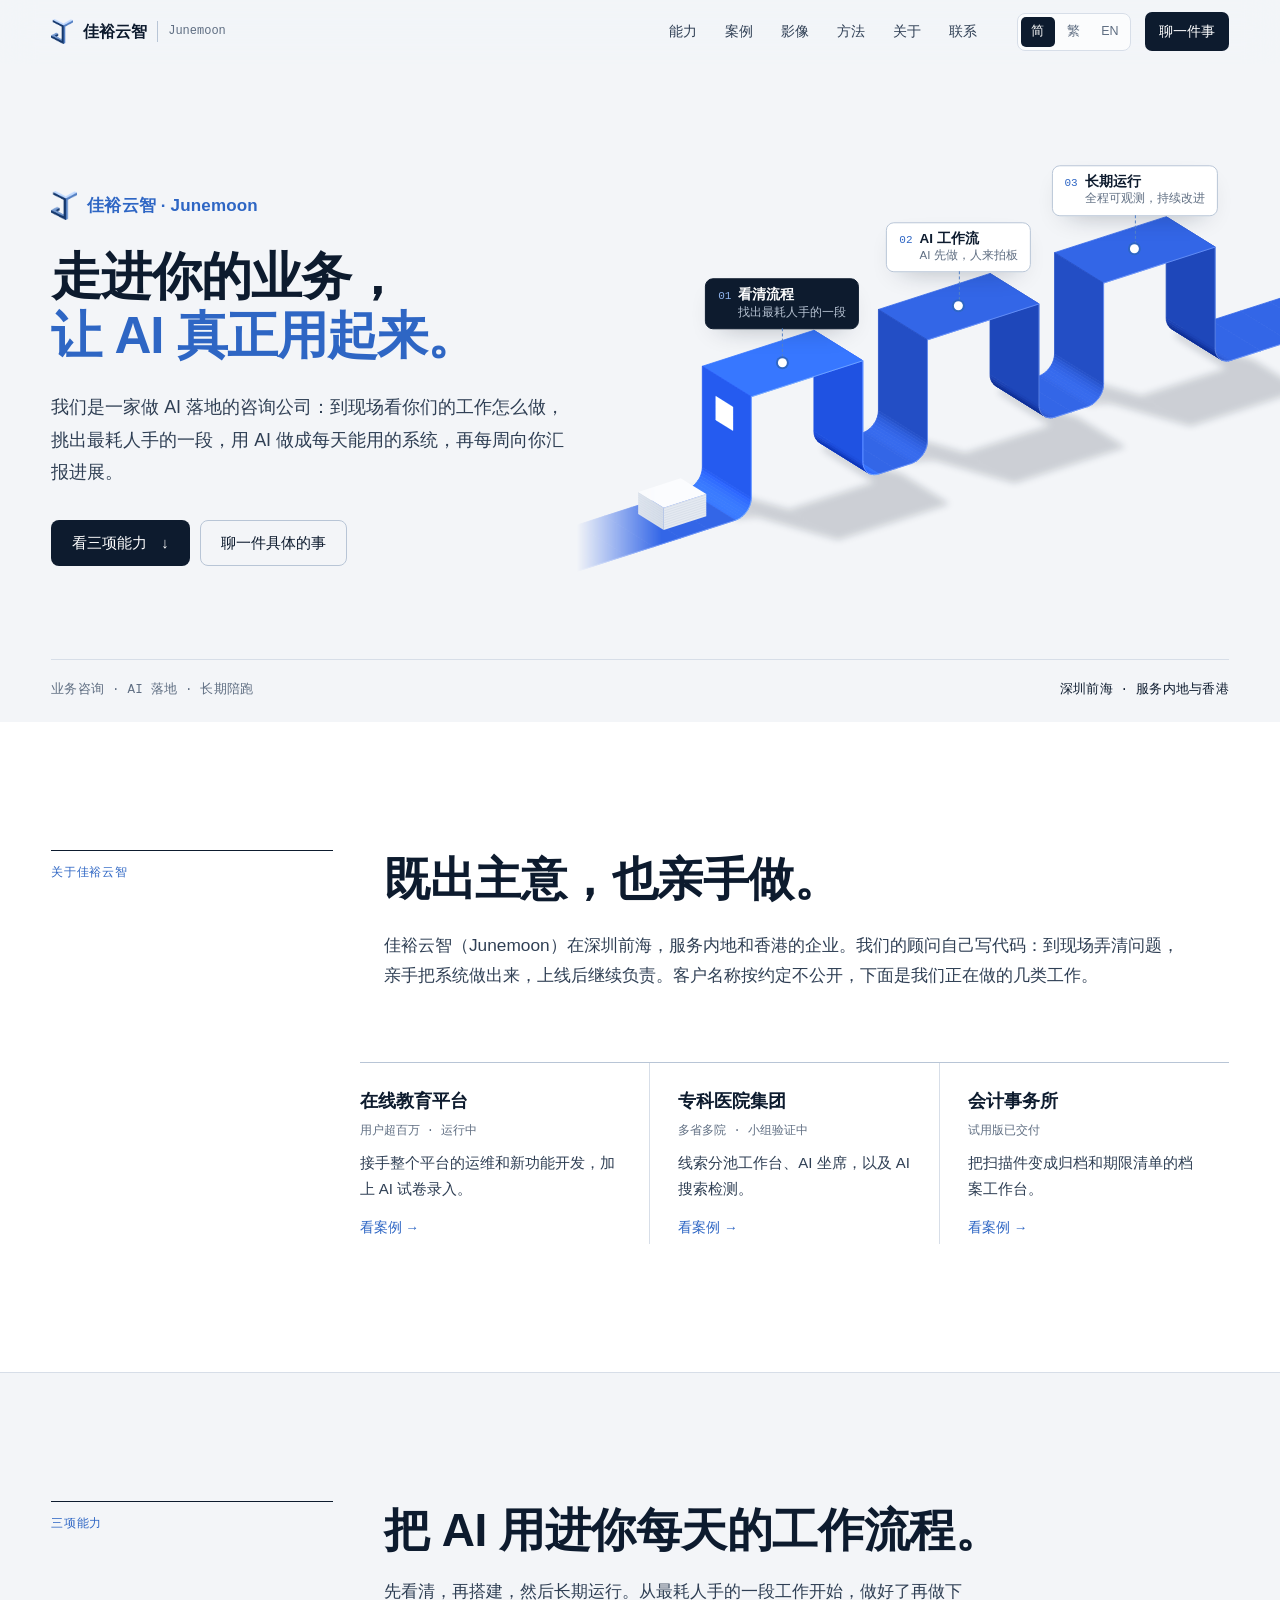
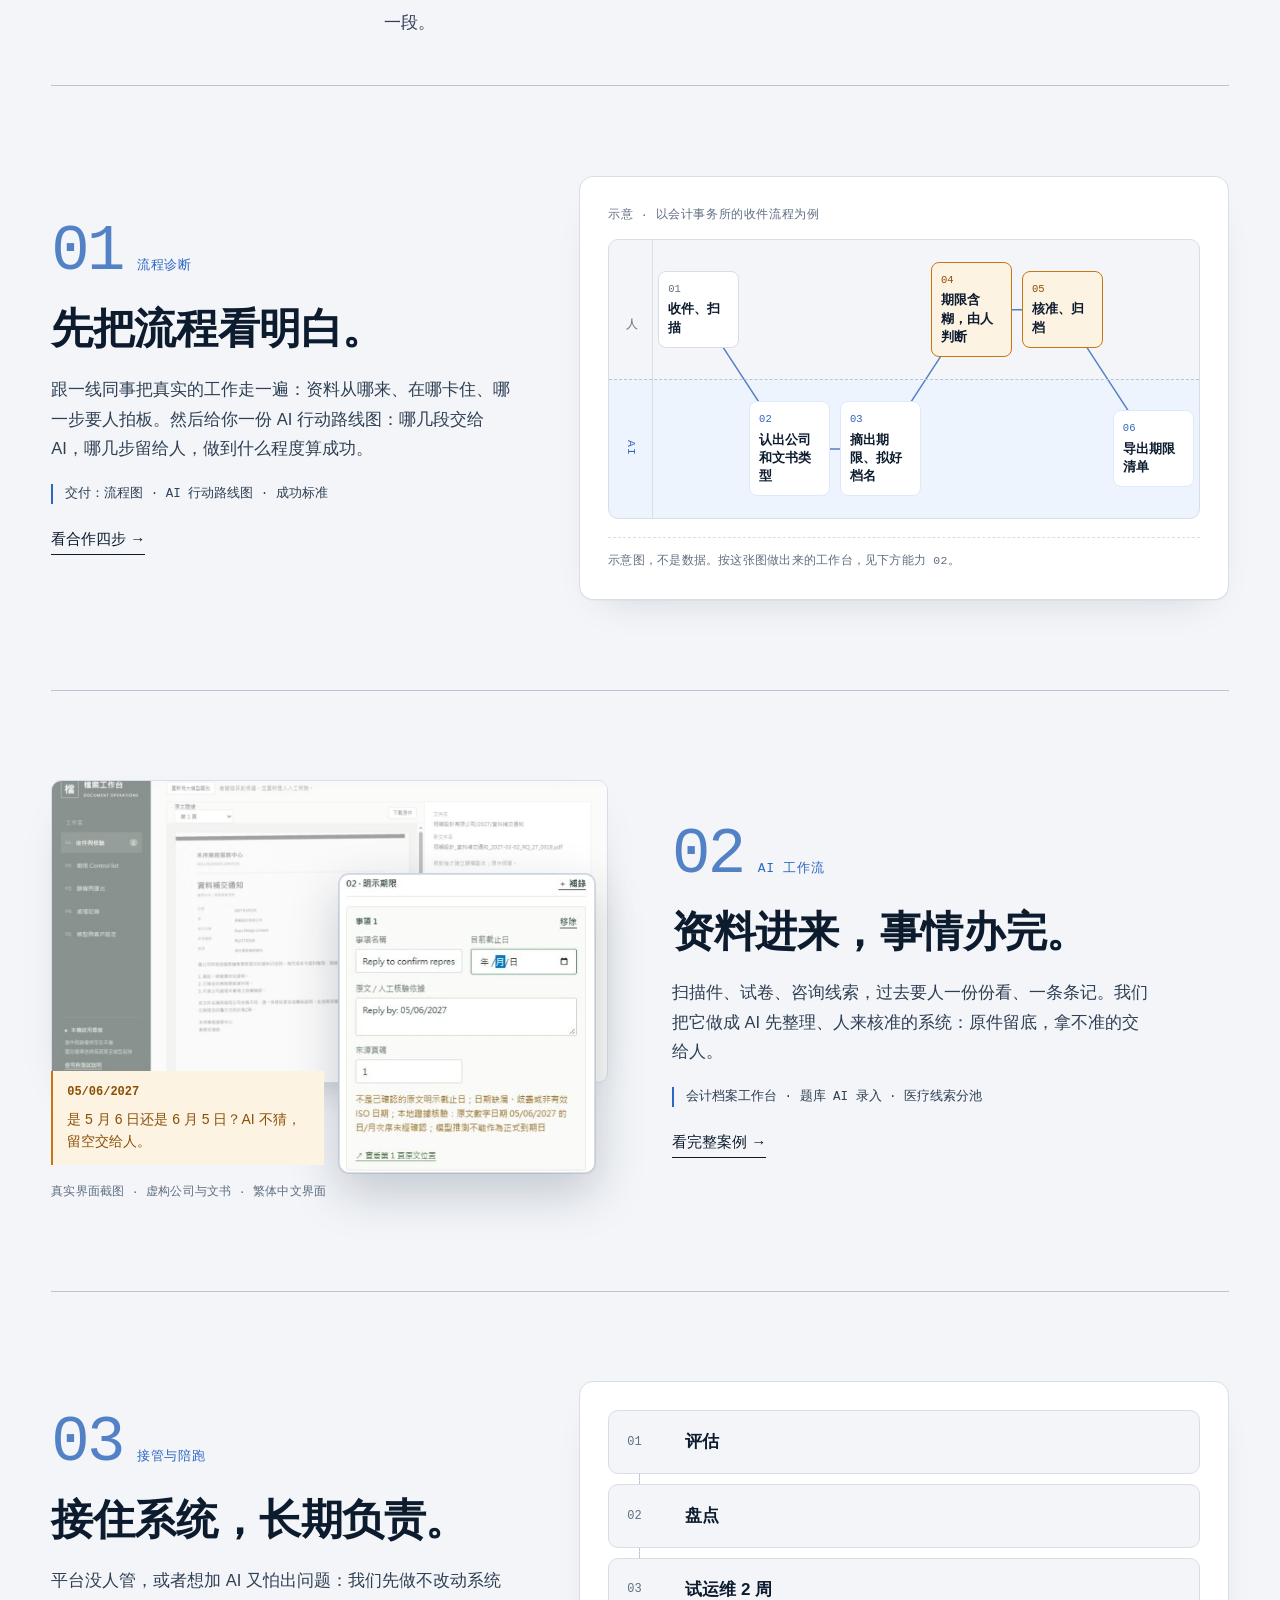
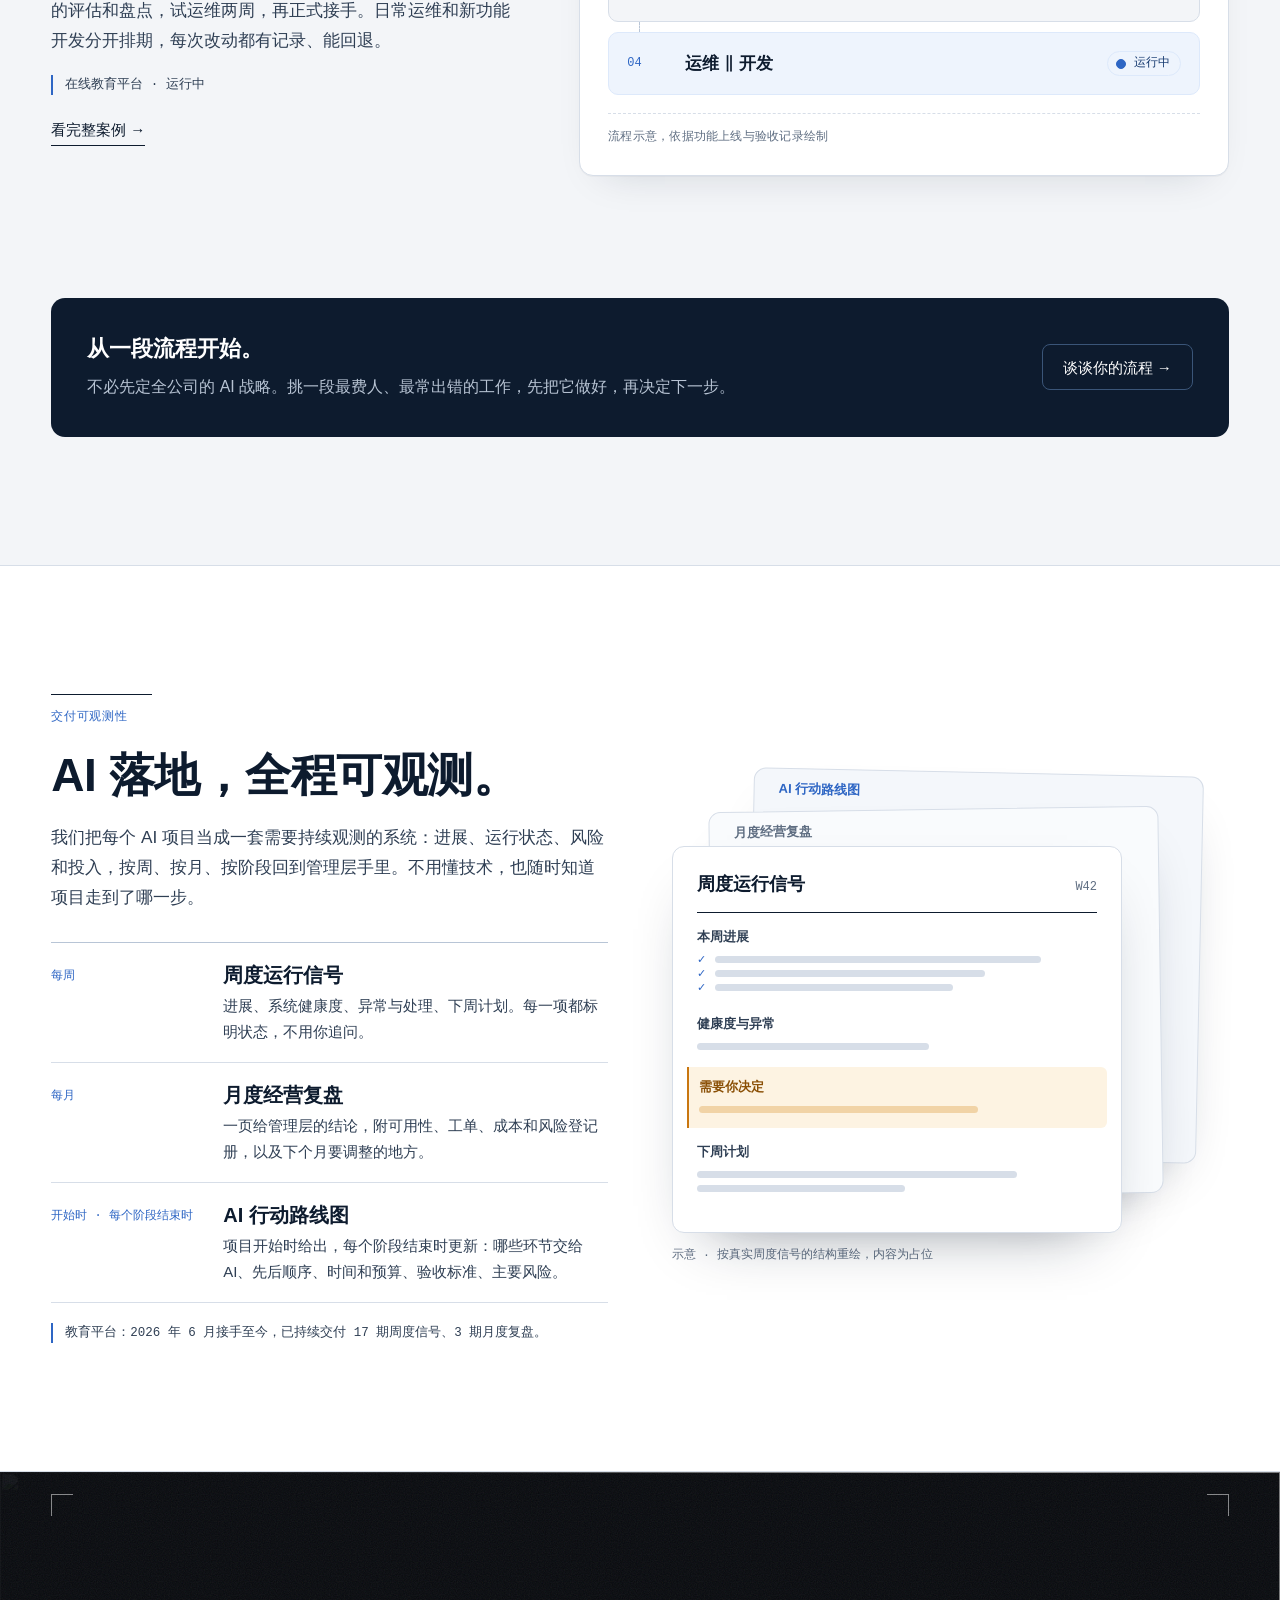
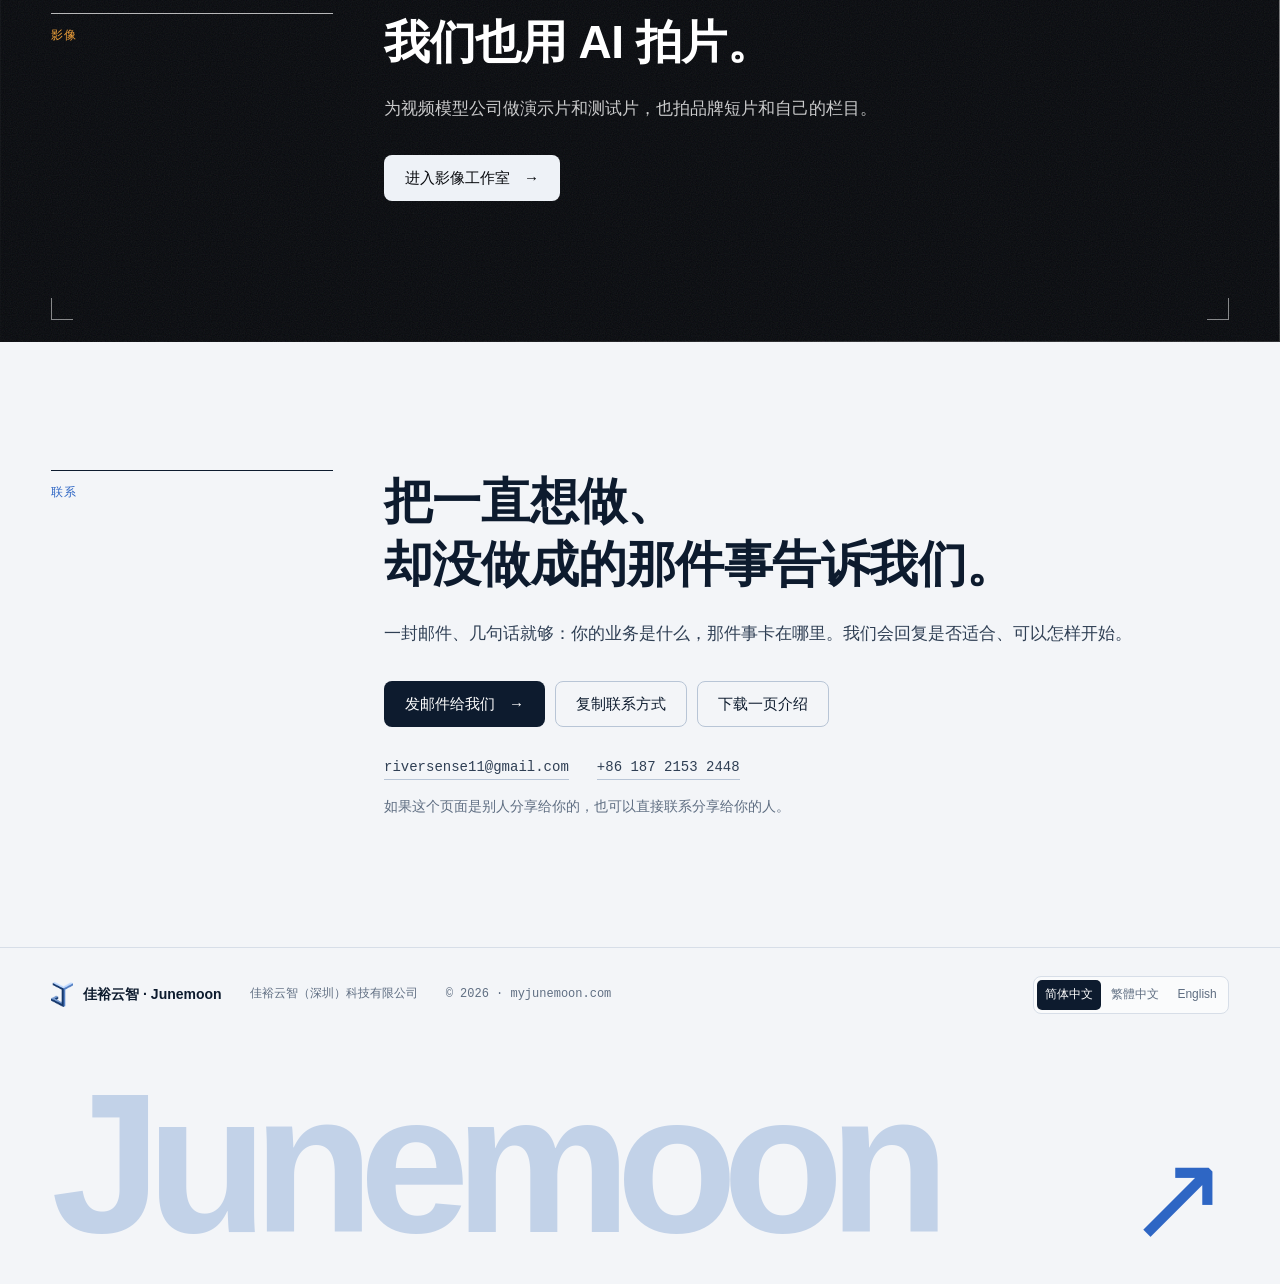
==== commit b45c96d6: "Preconnect to R2 media for Studio and home page" ====
--- a/index.html
+++ b/index.html
@@ -1,6 +1,7 @@
 <!doctype html>
 <html lang="zh-Hans-CN">
 <head>
+  <link rel="preconnect" href="https://media.myjunemoon.com">
   <meta charset="utf-8">
   <meta name="viewport" content="width=device-width, initial-scale=1">
   <meta name="theme-color" content="#f3f5f8">
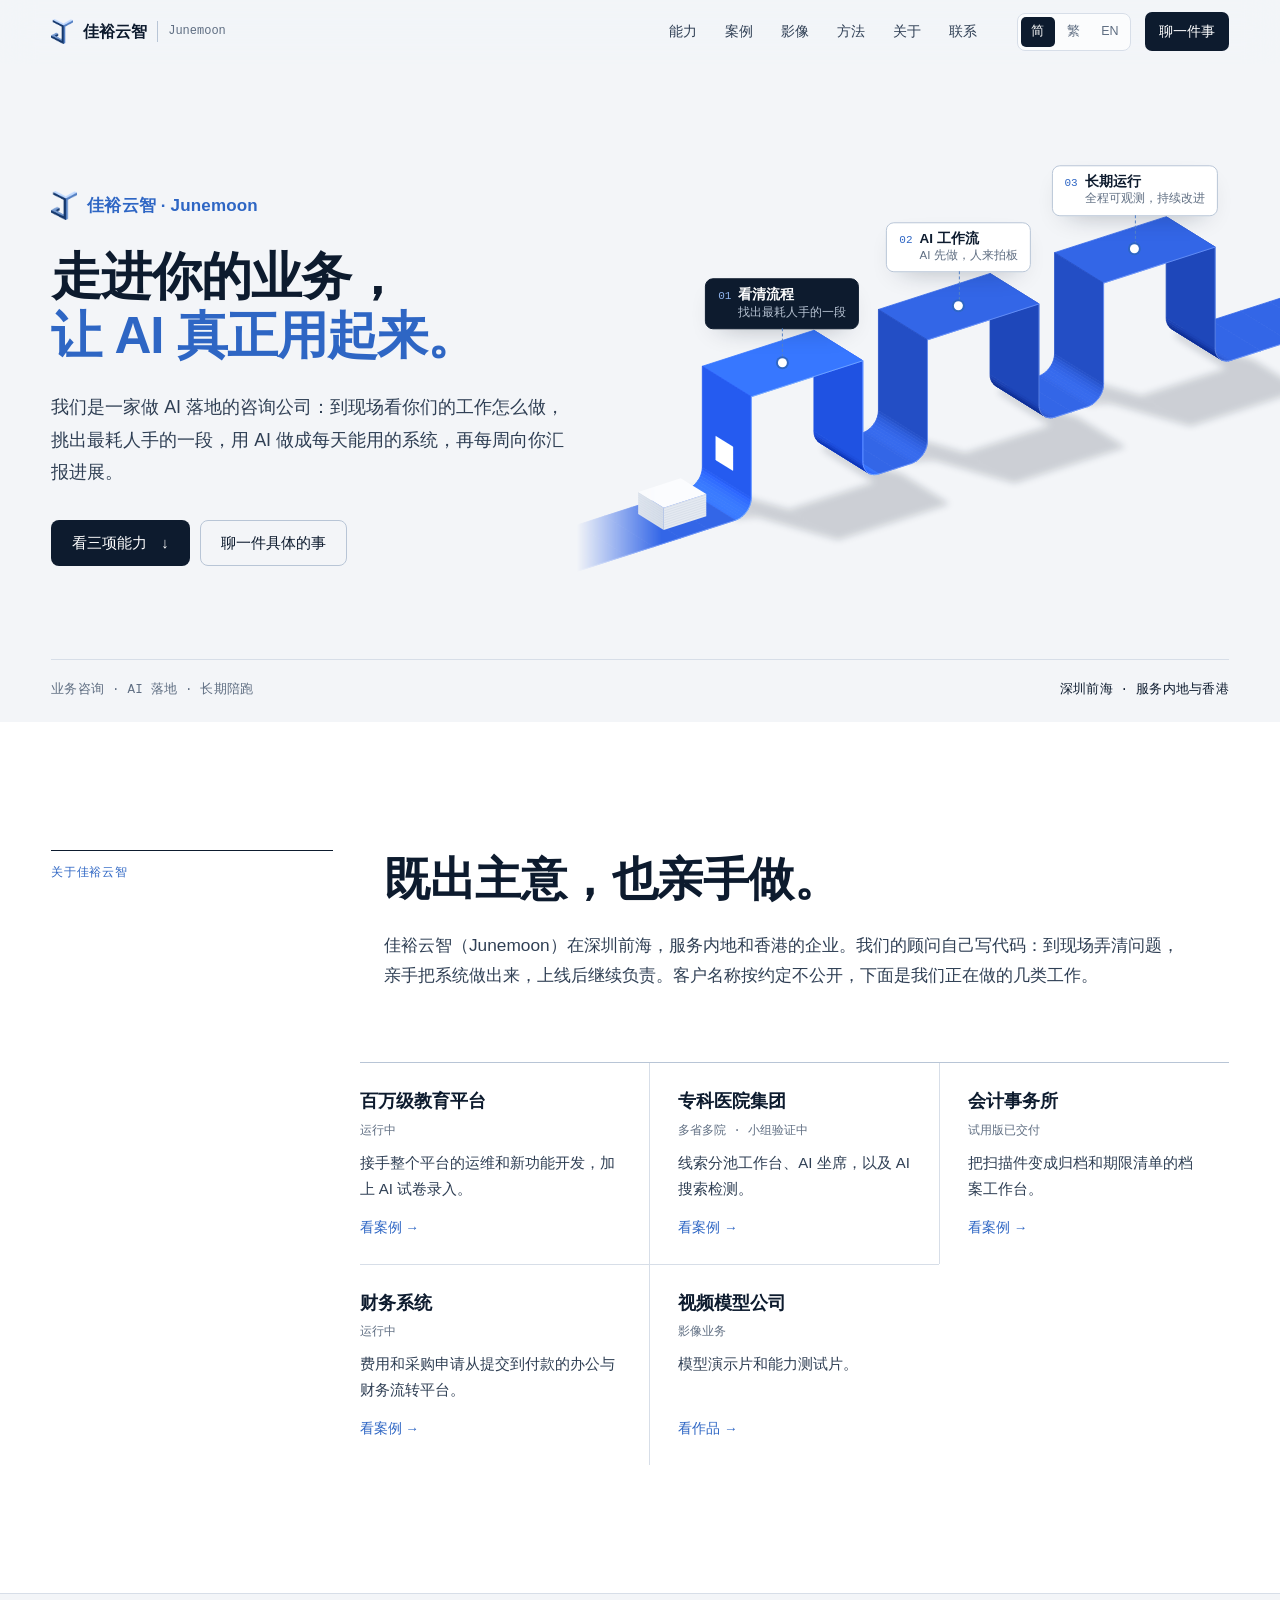
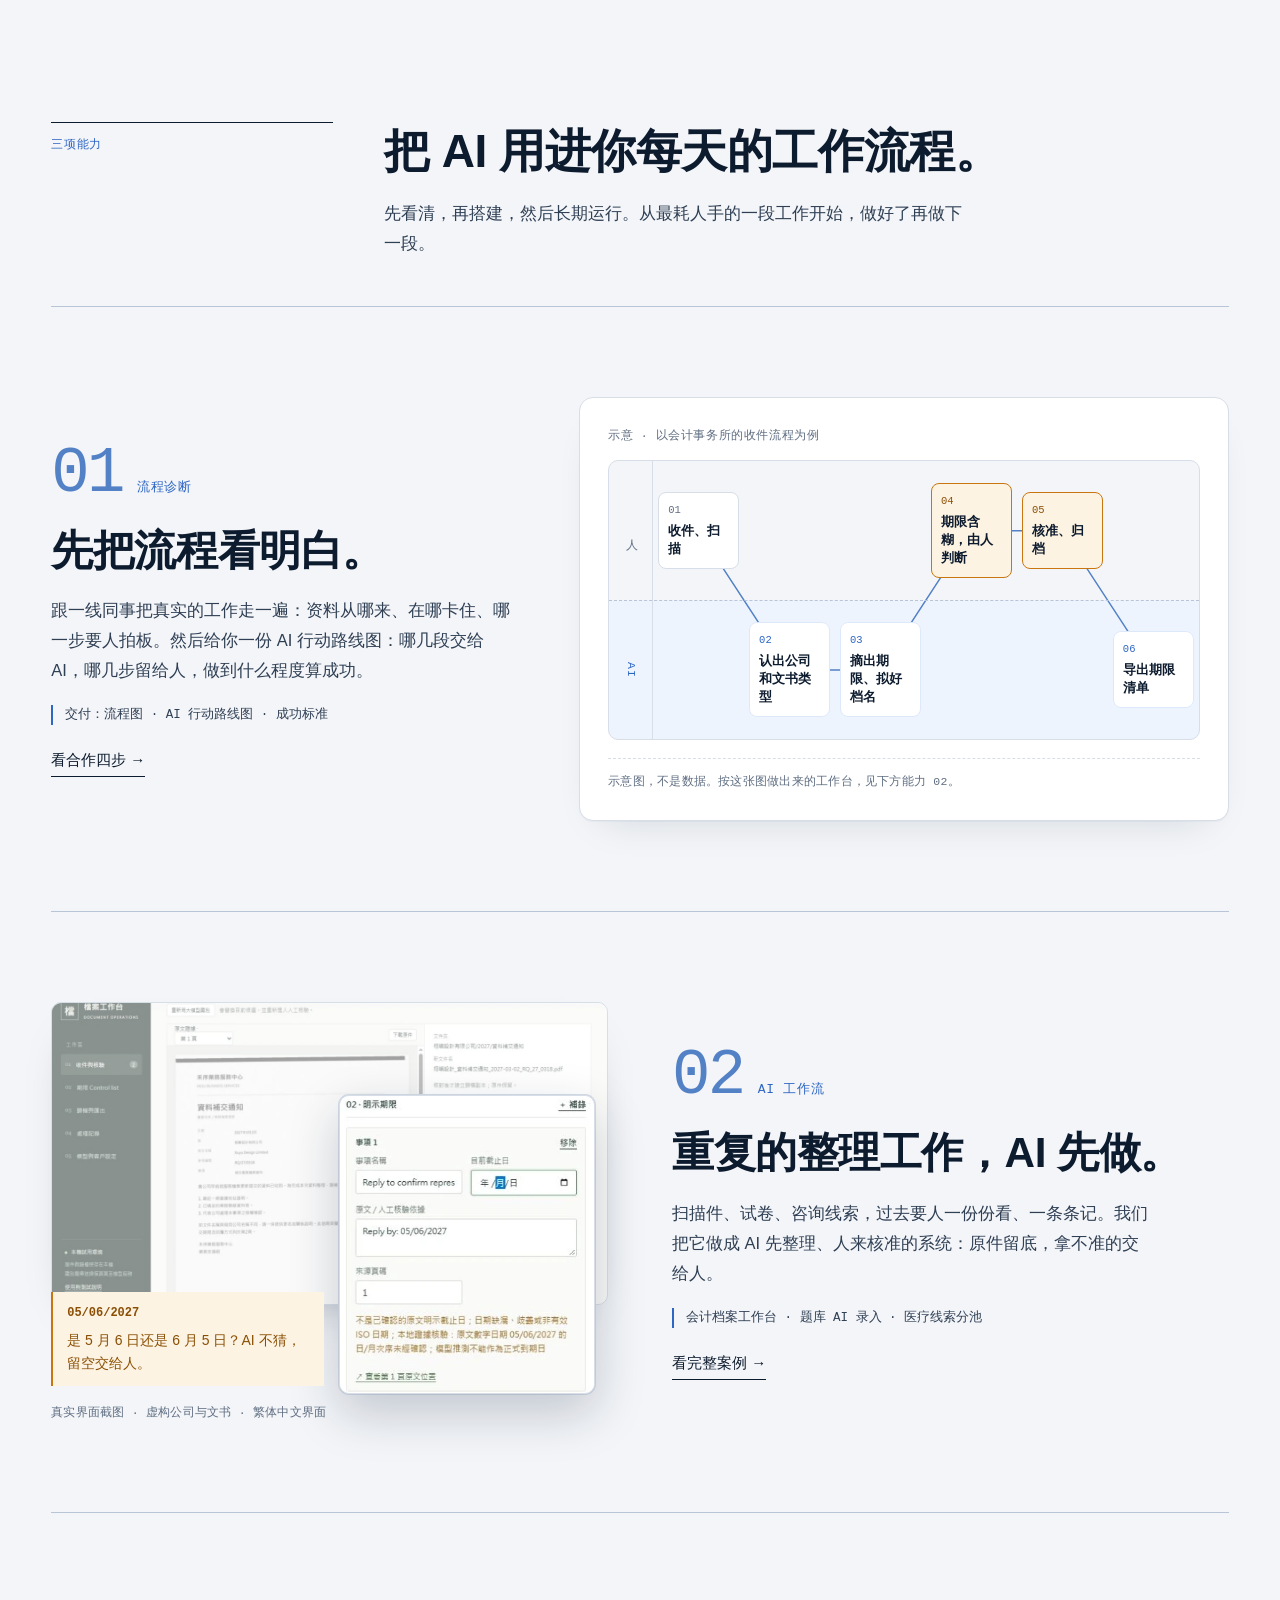
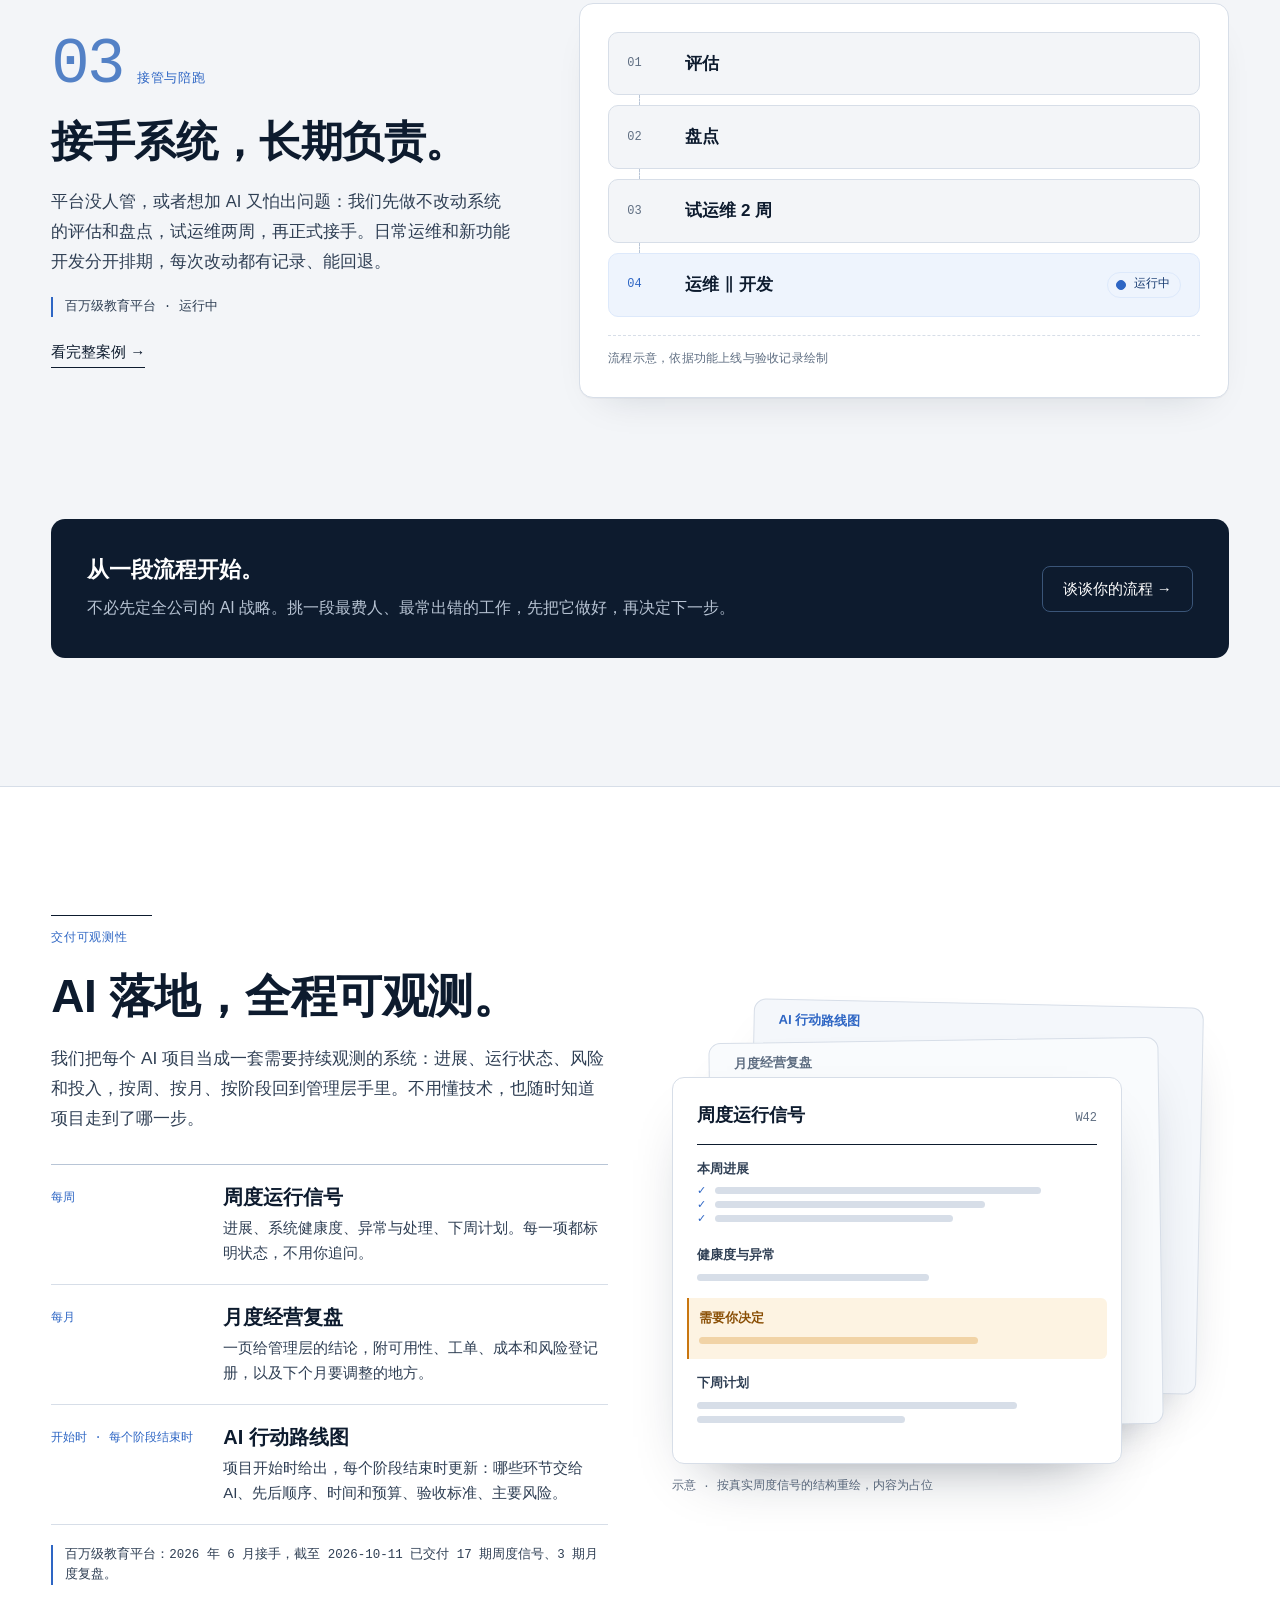
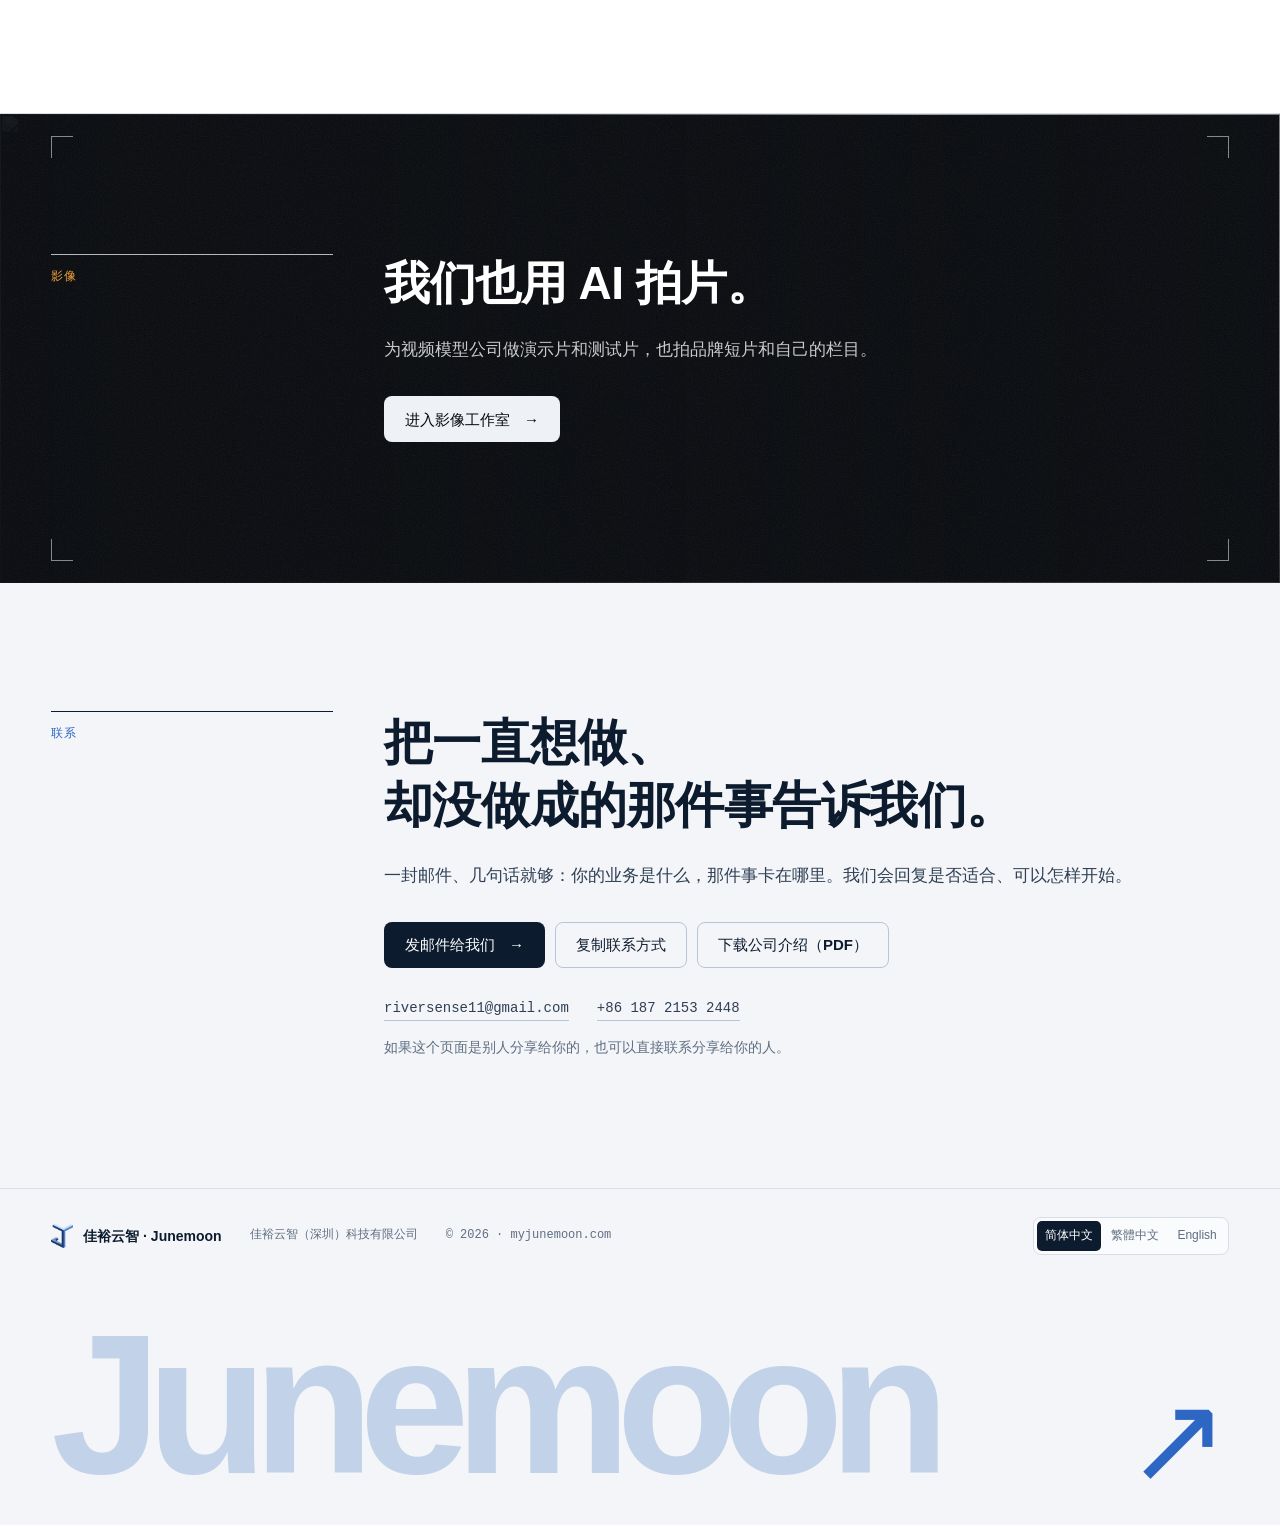
==== commit f0e2e9d3: "Align site copy with the company profile and fix case page display Copy: call the education client a" ====
--- a/index.html
+++ b/index.html
@@ -16,7 +16,7 @@
   <meta name="twitter:card" content="summary_large_image">
   <link rel="canonical" href="https://myjunemoon.com/">
   <link rel="icon" type="image/png" href="assets/logo.png">
-  <link rel="stylesheet" href="site.css?v=20261027">
+  <link rel="stylesheet" href="site.css?v=20261103">
   <script>document.documentElement.classList.add('js');</script>
   <script>
     /* Old single-page links (shared before the October 2026 split) land on the page that now holds the section. */
@@ -26,10 +26,10 @@
       if (to) location.replace(to + location.search + (h === 'work' ? '' : '#' + h));
     })();
   </script>
-  <script src="copy.js?v=20261027" defer></script>
-  <script src="ribbon.js?v=20261027" defer></script>
-  <script src="site.js?v=20261027" defer></script>
-  <script src="studio.js?v=20261027" defer></script>
+  <script src="copy.js?v=20261103" defer></script>
+  <script src="ribbon.js?v=20261103" defer></script>
+  <script src="site.js?v=20261103" defer></script>
+  <script src="studio.js?v=20261103" defer></script>
 </head>
 <body class="page-home">
 <a class="skip" href="#main" data-i18n="skip">跳到正文</a>
@@ -92,9 +92,11 @@
         </div>
       </header>
       <ol class="facts clients reveal-group">
-        <li class="reveal"><a href="work.html#case-platform"><h3 data-i18n="about.f1.t">在线教育平台</h3><span class="client-meta mono" data-i18n="about.f1.k">用户超百万 · 运行中</span><p data-i18n="about.f1.d">接手整个平台的运维和新功能开发，加上 AI 试卷录入。</p><span class="client-go" data-i18n="about.go">看案例 →</span></a></li>
+        <li class="reveal"><a href="work.html#case-platform"><h3 data-i18n="about.f1.t">百万级教育平台</h3><span class="client-meta mono" data-i18n="about.f1.k">运行中</span><p data-i18n="about.f1.d">接手整个平台的运维和新功能开发，加上 AI 试卷录入。</p><span class="client-go" data-i18n="about.go">看案例 →</span></a></li>
         <li class="reveal"><a href="work.html#case-gate"><h3 data-i18n="about.f2.t">专科医院集团</h3><span class="client-meta mono" data-i18n="about.f2.k">多省多院 · 小组验证中</span><p data-i18n="about.f2.d">线索分池工作台、AI 坐席，以及 AI 搜索检测。</p><span class="client-go" data-i18n="about.go">看案例 →</span></a></li>
         <li class="reveal"><a href="work.html#case-scan"><h3 data-i18n="about.f3.t">会计事务所</h3><span class="client-meta mono" data-i18n="about.f3.k">试用版已交付</span><p data-i18n="about.f3.d">把扫描件变成归档和期限清单的档案工作台。</p><span class="client-go" data-i18n="about.go">看案例 →</span></a></li>
+        <li class="reveal"><a href="work.html#case-office"><h3 data-i18n="about.f4.t">财务系统</h3><span class="client-meta mono" data-i18n="about.f4.k">运行中</span><p data-i18n="about.f4.d">费用和采购申请从提交到付款的办公与财务流转平台。</p><span class="client-go" data-i18n="about.go">看案例 →</span></a></li>
+        <li class="reveal"><a href="studio.html"><h3 data-i18n="about.f5.t">视频模型公司</h3><span class="client-meta mono" data-i18n="about.f5.k">影像业务</span><p data-i18n="about.f5.d">模型演示片和能力测试片。</p><span class="client-go" data-i18n="about.go.studio">看作品 →</span></a></li>
       </ol>
     </div>
   </section>
@@ -141,7 +143,7 @@
       <article class="cap cap-flip" id="cap-2">
         <div class="cap-copy">
           <p class="cap-num"><span class="mono">02</span><span class="cap-name" data-i18n="cap.2.name">AI 工作流</span></p>
-          <h3 data-i18n="cap.2.title">资料进来，事情办完。</h3>
+          <h3 data-i18n="cap.2.title">重复的整理工作，AI 先做。</h3>
           <p class="cap-desc" data-i18n="cap.2.desc">扫描件、试卷、咨询线索，过去要人一份份看、一条条记。我们把它做成 AI 先整理、人来核准的系统：原件留底，拿不准的交给人。</p>
           <p class="cap-proof mono" data-i18n="cap.2.proof">会计档案工作台 · 题库 AI 录入 · 医疗线索分池</p>
           <a class="cap-more" href="work.html#case-scan" data-i18n="cap.more">看完整案例 →</a>
@@ -159,9 +161,9 @@
       <article class="cap" id="cap-3">
         <div class="cap-copy">
           <p class="cap-num"><span class="mono">03</span><span class="cap-name" data-i18n="cap.3.name">接管与陪跑</span></p>
-          <h3 data-i18n="cap.3.title">接住系统，长期负责。</h3>
+          <h3 data-i18n="cap.3.title">接手系统，长期负责。</h3>
           <p class="cap-desc" data-i18n="cap.3.desc">平台没人管，或者想加 AI 又怕出问题：我们先做不改动系统的评估和盘点，试运维两周，再正式接手。日常运维和新功能开发分开排期，每次改动都有记录、能回退。</p>
-          <p class="cap-proof mono" data-i18n="cap.3.proof">在线教育平台 · 运行中</p>
+          <p class="cap-proof mono" data-i18n="cap.3.proof">百万级教育平台 · 运行中</p>
           <a class="cap-more" href="work.html#case-platform" data-i18n="cap.more">看完整案例 →</a>
         </div>
         <figure class="cap-visual diagram takeover">
@@ -198,7 +200,7 @@
           <li><span class="rep-when mono" data-i18n="rep.2.when">每月</span><h3 data-i18n="rep.2.t">月度经营复盘</h3><p data-i18n="rep.2.d">一页给管理层的结论，附可用性、工单、成本和风险登记册，以及下个月要调整的地方。</p></li>
           <li><span class="rep-when mono" data-i18n="rep.3.when">开始时 · 每个阶段结束时</span><h3 data-i18n="rep.3.t">AI 行动路线图</h3><p data-i18n="rep.3.d">项目开始时给出，每个阶段结束时更新：哪些环节交给 AI、先后顺序、时间和预算、验收标准、主要风险。</p></li>
         </ol>
-        <p class="cap-proof mono" data-i18n="rep.proof">教育平台：2026 年 6 月接手至今，已持续交付 17 期周度信号、3 期月度复盘。</p>
+        <p class="cap-proof mono" data-i18n="rep.proof">百万级教育平台：2026 年 6 月接手，截至 2026-10-11 已交付 17 期周度信号、3 期月度复盘。</p>
       </div>
       <figure class="rep-visual">
         <div class="sheets" aria-hidden="true">
@@ -241,7 +243,7 @@
         <div class="actions">
           <a class="button primary" href="mailto:riversense11@gmail.com"><span data-i18n="ct.btn">发邮件给我们</span><span class="arrow" aria-hidden="true">→</span></a>
           <button type="button" class="button ghost" id="copy-contact" data-i18n="contact.copy">复制联系方式</button>
-          <button type="button" class="button ghost" id="download-brief" data-i18n="brief.download">下载一页介绍</button>
+          <a class="button ghost" href="assets/junemoon-profile.pdf" download="佳裕云智_公司介绍.pdf" data-i18n="brief.download">下载公司介绍（PDF）</a>
         </div>
         <p class="contact-lines mono"><a href="mailto:riversense11@gmail.com">riversense11@gmail.com</a><a href="tel:+8618721532448">+86 187 2153 2448</a></p>
         <p class="contact-note" data-i18n="ct.note">如果这个页面是别人分享给你的，也可以直接联系分享给你的人。</p>
--- a/site.css
+++ b/site.css
@@ -293,6 +293,9 @@
 .facts li + li { padding-left: 28px; border-left: 1px solid var(--line); }
 .facts h3 { font-size: 18px; }
 .facts p { font-size: 15px; }
+.clients li { padding-bottom: 24px; }
+.clients li:nth-child(3n + 1) { padding-left: 0; border-left: 0; }
+.clients li:nth-child(n + 4) { border-top: 1px solid var(--line); }
 
 /* Capabilities */
 .caps-head { display: grid; grid-template-columns: minmax(0, 3fr) minmax(0, 9fr); gap: 24px clamp(24px, 4vw, 56px); margin-bottom: clamp(24px, 4vw, 48px); }
@@ -469,7 +472,7 @@
 .pin-dot.pin-human { background: var(--amber); }
 .shot-pair { display: grid; grid-template-columns: 1fr 1fr; gap: 16px; }
 .shot.detail figcaption { font-size: 13px; }
-.shot.strip .zoom img { aspect-ratio: 2170 / 354; object-fit: cover; }
+.shot.export .zoom img { aspect-ratio: 2170 / 354; object-fit: cover; }
 .shot.phone { max-width: 340px; justify-self: start; }
 .shot.phone .zoom { border-radius: 18px; }
 
@@ -626,7 +629,6 @@
   .gw::before { display: none; }
   .method { grid-template-columns: repeat(2, minmax(0, 1fr)); row-gap: 32px; }
   .case-body { grid-template-columns: 1fr; }
-  .case-media { order: -1; }
   .shot.phone { justify-self: start; }
   .case-compact .compact-body { grid-template-columns: 1fr; gap: 12px; }
 }
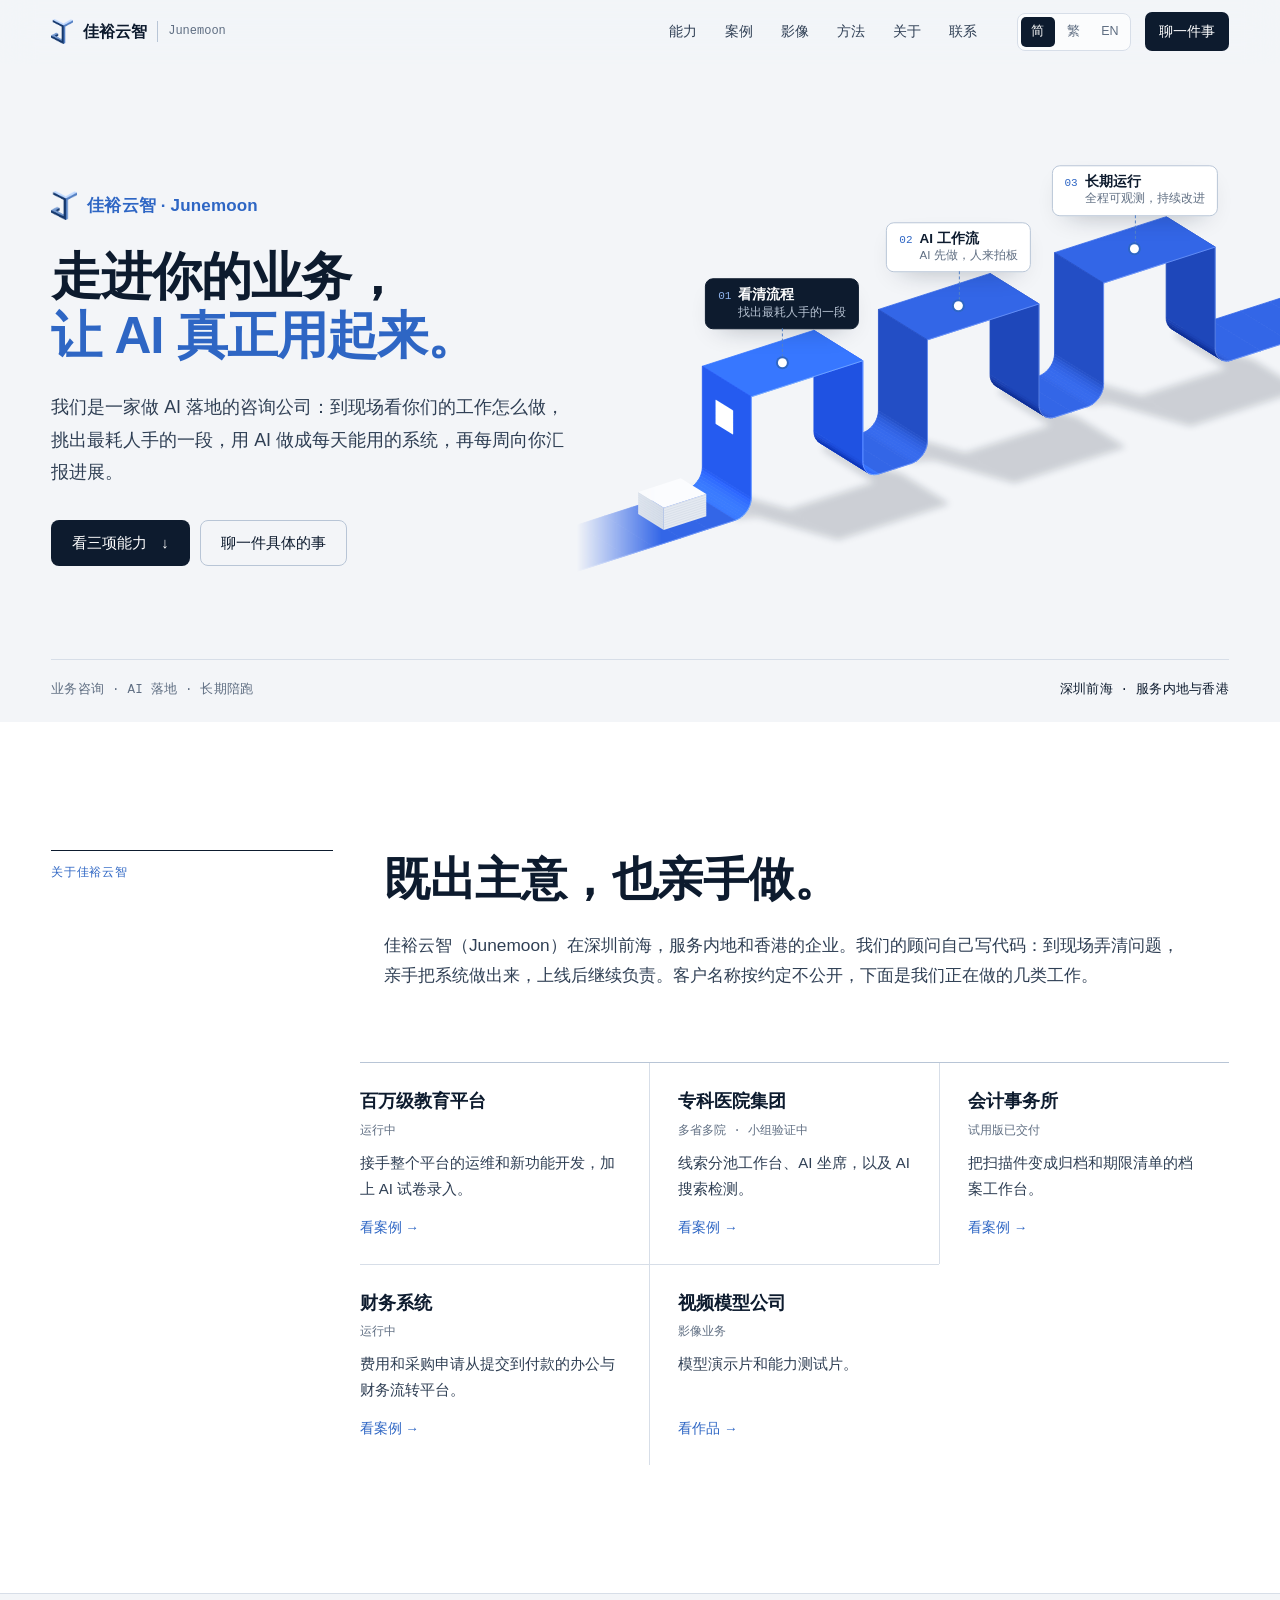
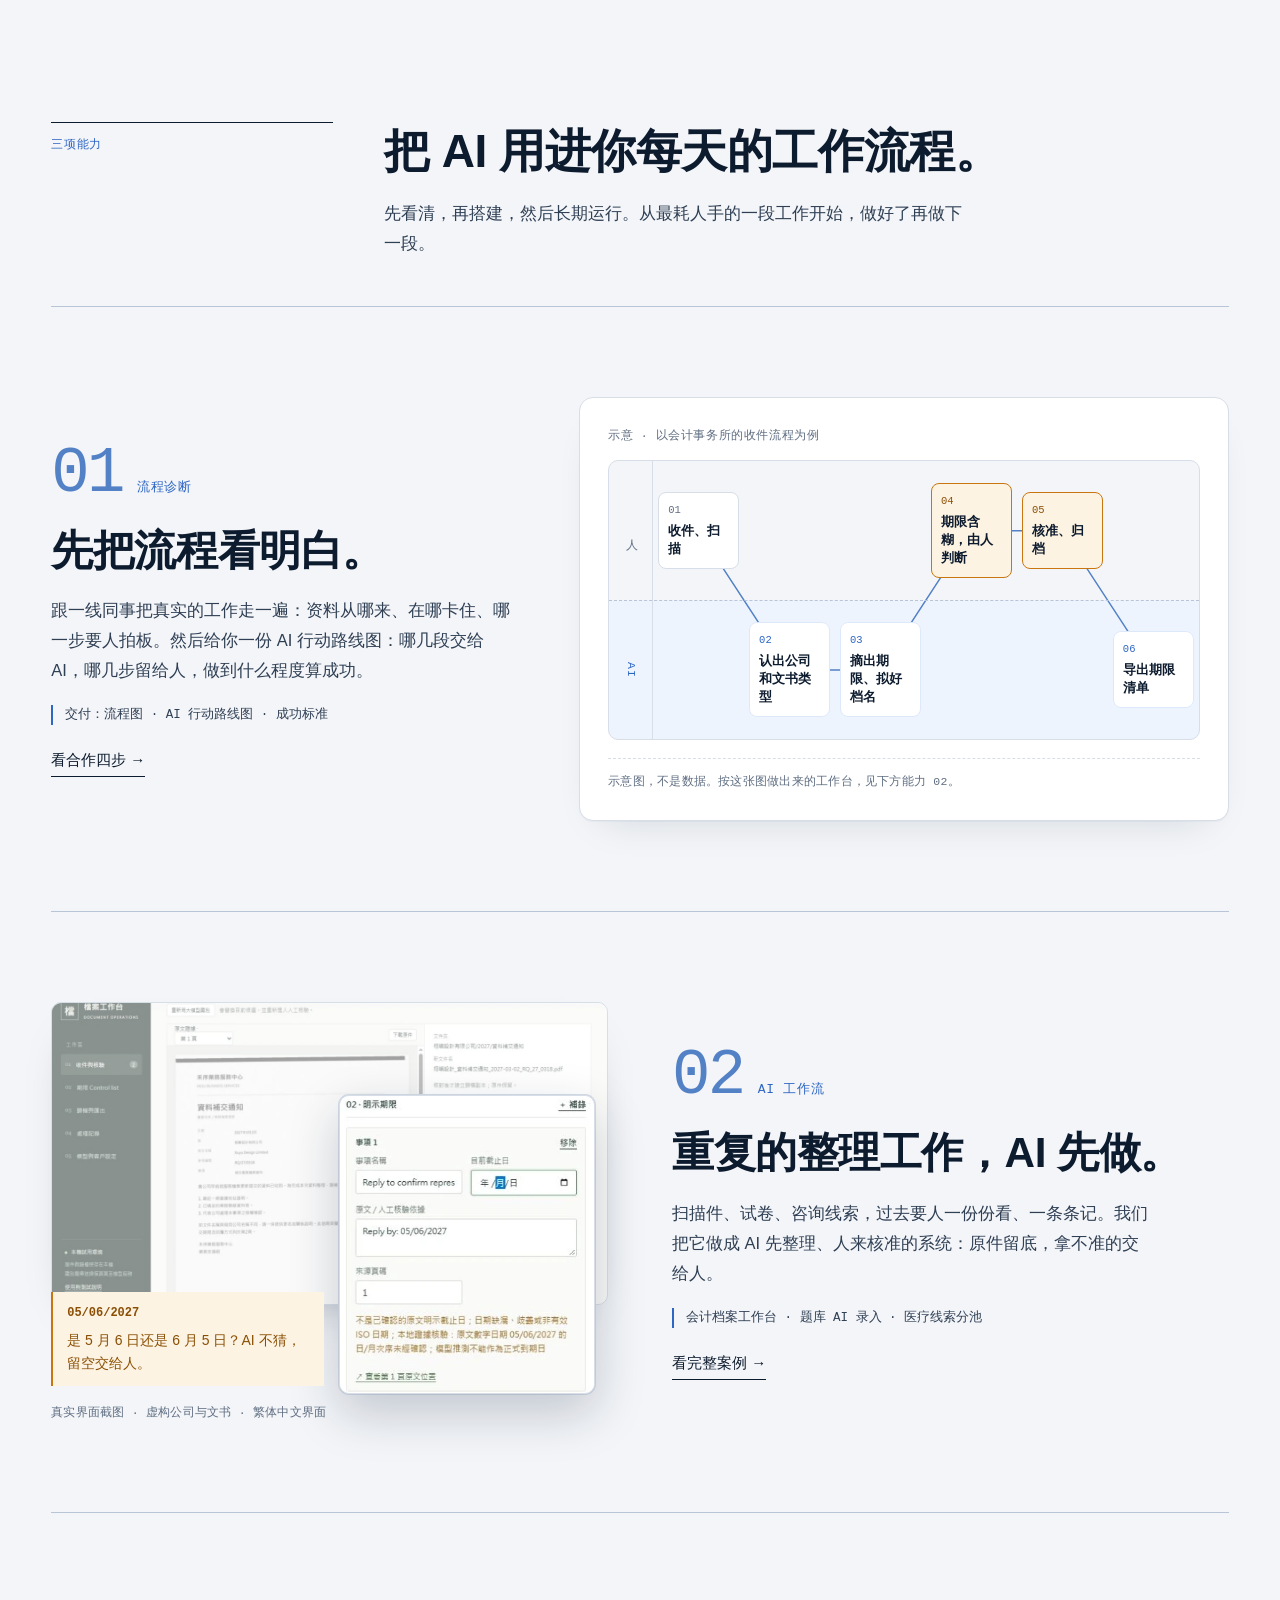
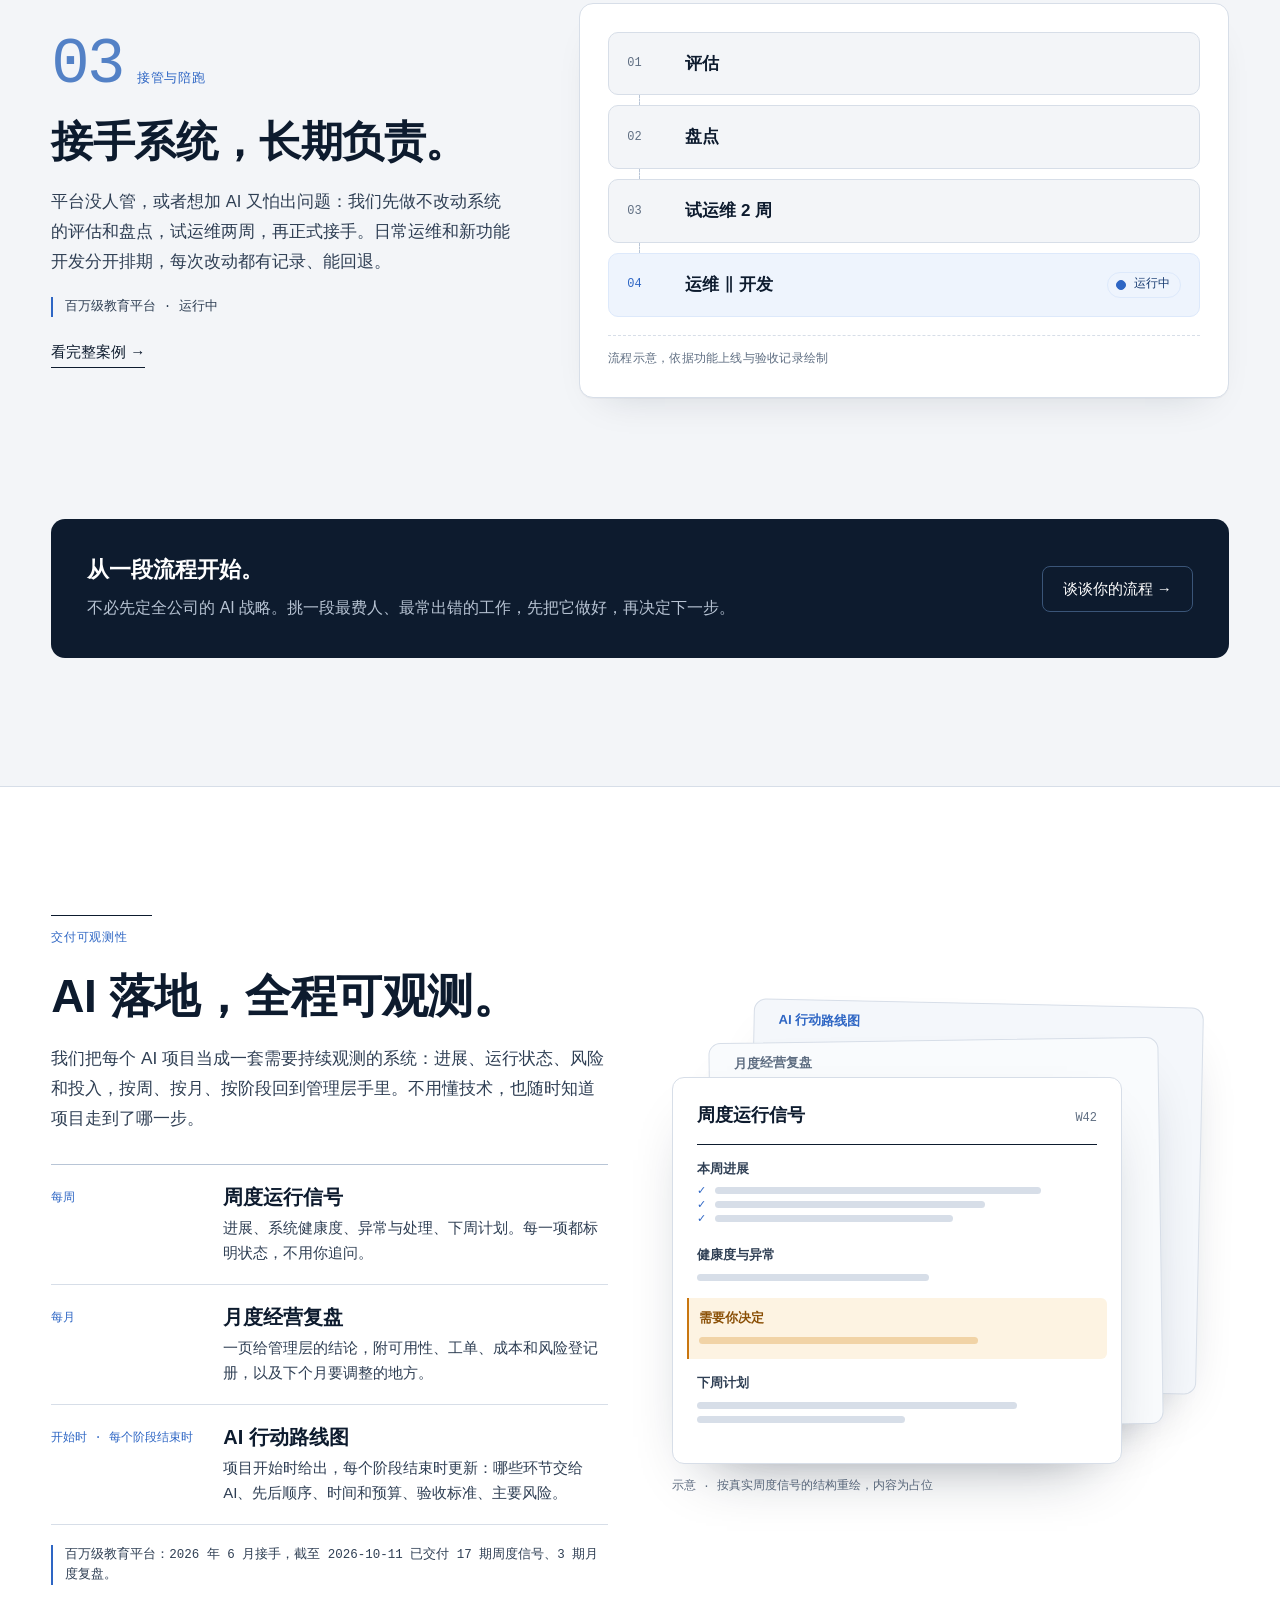
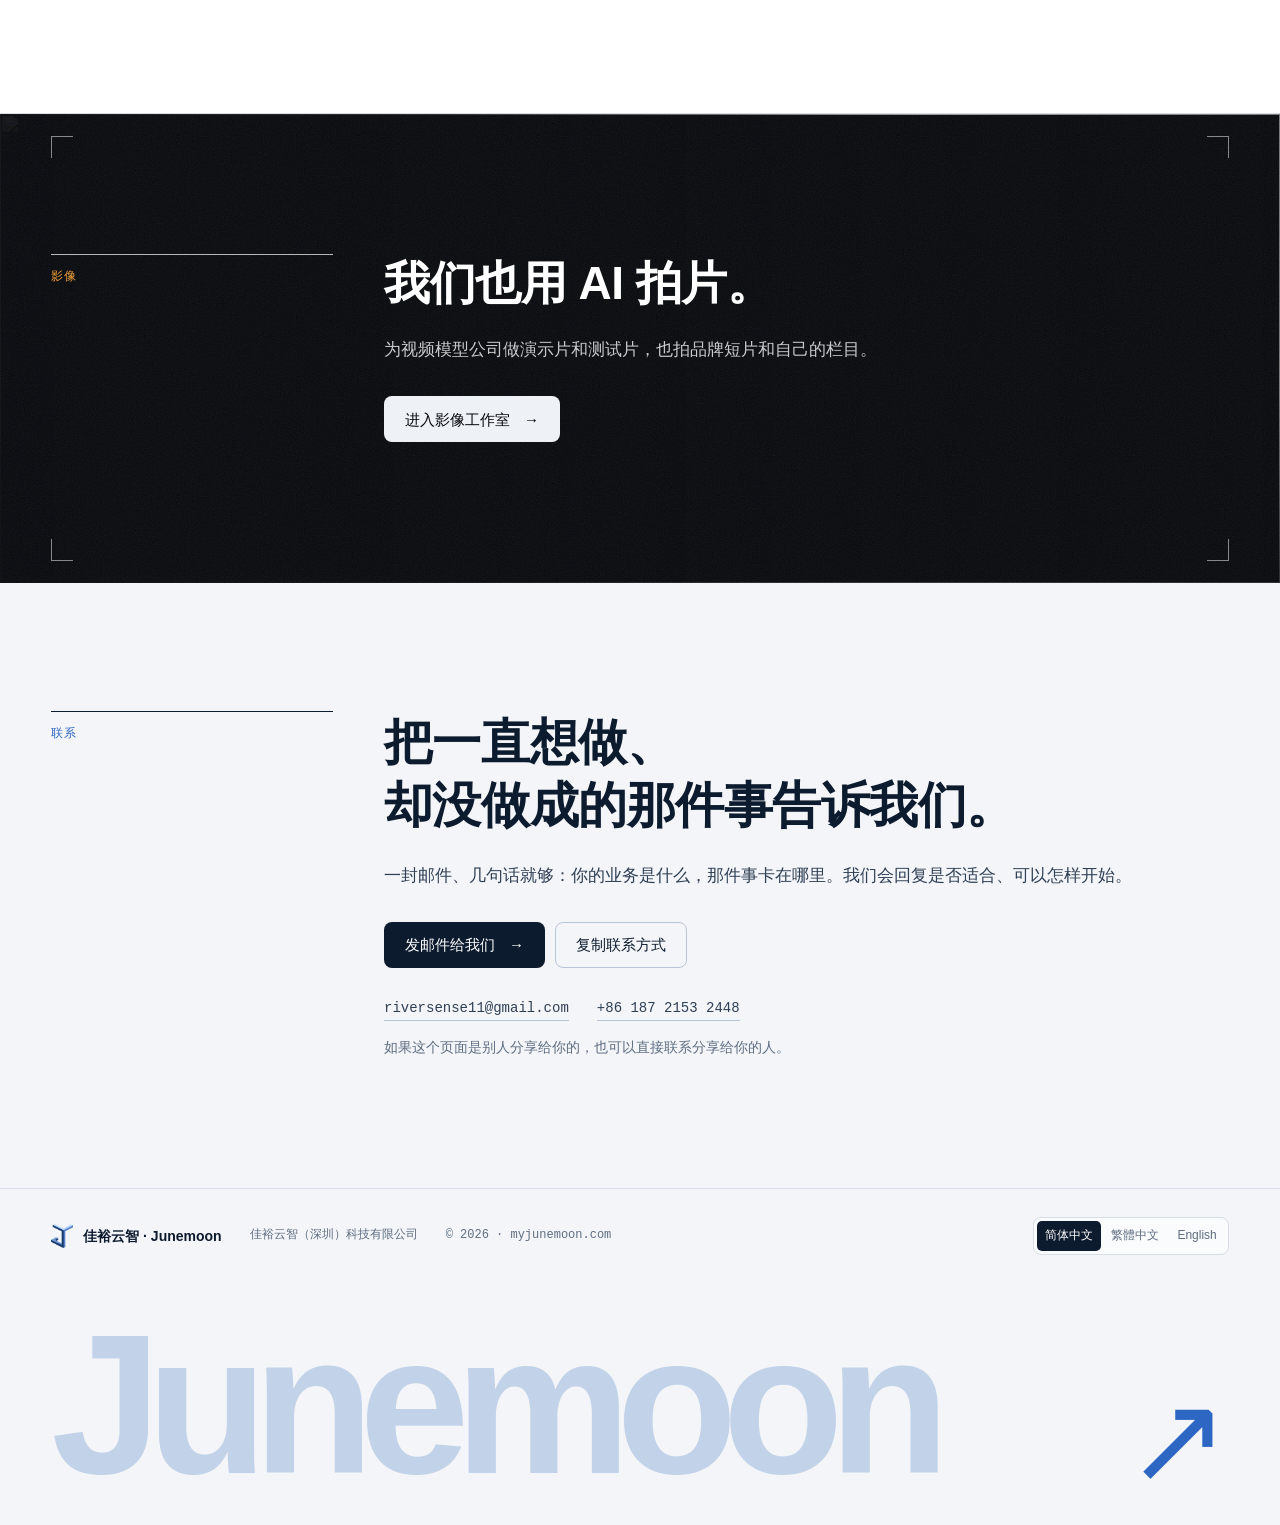
==== commit a9f86e22: "Remove the company profile download from the site The profile is sent directly by the company, not o" ====
--- a/index.html
+++ b/index.html
@@ -16,7 +16,7 @@
   <meta name="twitter:card" content="summary_large_image">
   <link rel="canonical" href="https://myjunemoon.com/">
   <link rel="icon" type="image/png" href="assets/logo.png">
-  <link rel="stylesheet" href="site.css?v=20261103">
+  <link rel="stylesheet" href="site.css?v=20261103c">
   <script>document.documentElement.classList.add('js');</script>
   <script>
     /* Old single-page links (shared before the October 2026 split) land on the page that now holds the section. */
@@ -26,10 +26,10 @@
       if (to) location.replace(to + location.search + (h === 'work' ? '' : '#' + h));
     })();
   </script>
-  <script src="copy.js?v=20261103" defer></script>
-  <script src="ribbon.js?v=20261103" defer></script>
-  <script src="site.js?v=20261103" defer></script>
-  <script src="studio.js?v=20261103" defer></script>
+  <script src="copy.js?v=20261103c" defer></script>
+  <script src="ribbon.js?v=20261103c" defer></script>
+  <script src="site.js?v=20261103c" defer></script>
+  <script src="studio.js?v=20261103c" defer></script>
 </head>
 <body class="page-home">
 <a class="skip" href="#main" data-i18n="skip">跳到正文</a>
@@ -243,7 +243,6 @@
         <div class="actions">
           <a class="button primary" href="mailto:riversense11@gmail.com"><span data-i18n="ct.btn">发邮件给我们</span><span class="arrow" aria-hidden="true">→</span></a>
           <button type="button" class="button ghost" id="copy-contact" data-i18n="contact.copy">复制联系方式</button>
-          <a class="button ghost" href="assets/junemoon-profile.pdf" download="佳裕云智_公司介绍.pdf" data-i18n="brief.download">下载公司介绍（PDF）</a>
         </div>
         <p class="contact-lines mono"><a href="mailto:riversense11@gmail.com">riversense11@gmail.com</a><a href="tel:+8618721532448">+86 187 2153 2448</a></p>
         <p class="contact-note" data-i18n="ct.note">如果这个页面是别人分享给你的，也可以直接联系分享给你的人。</p>
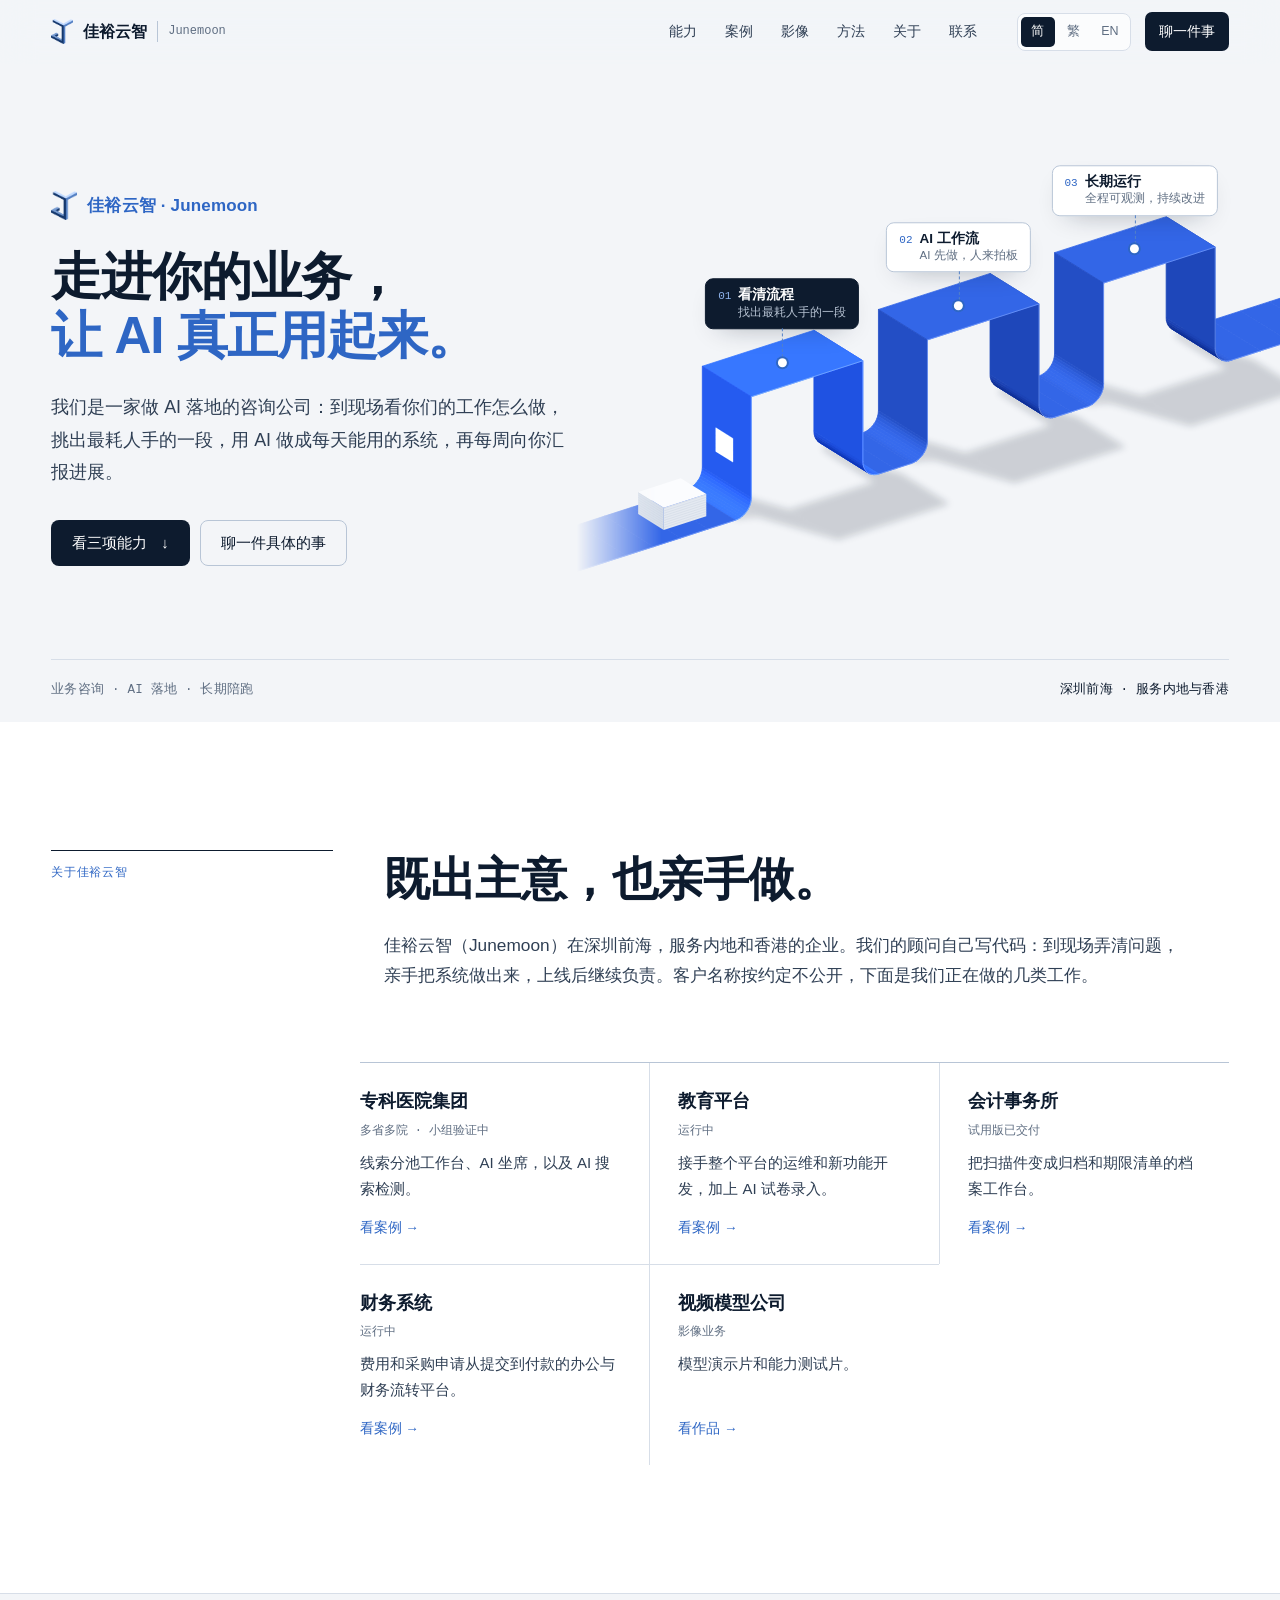
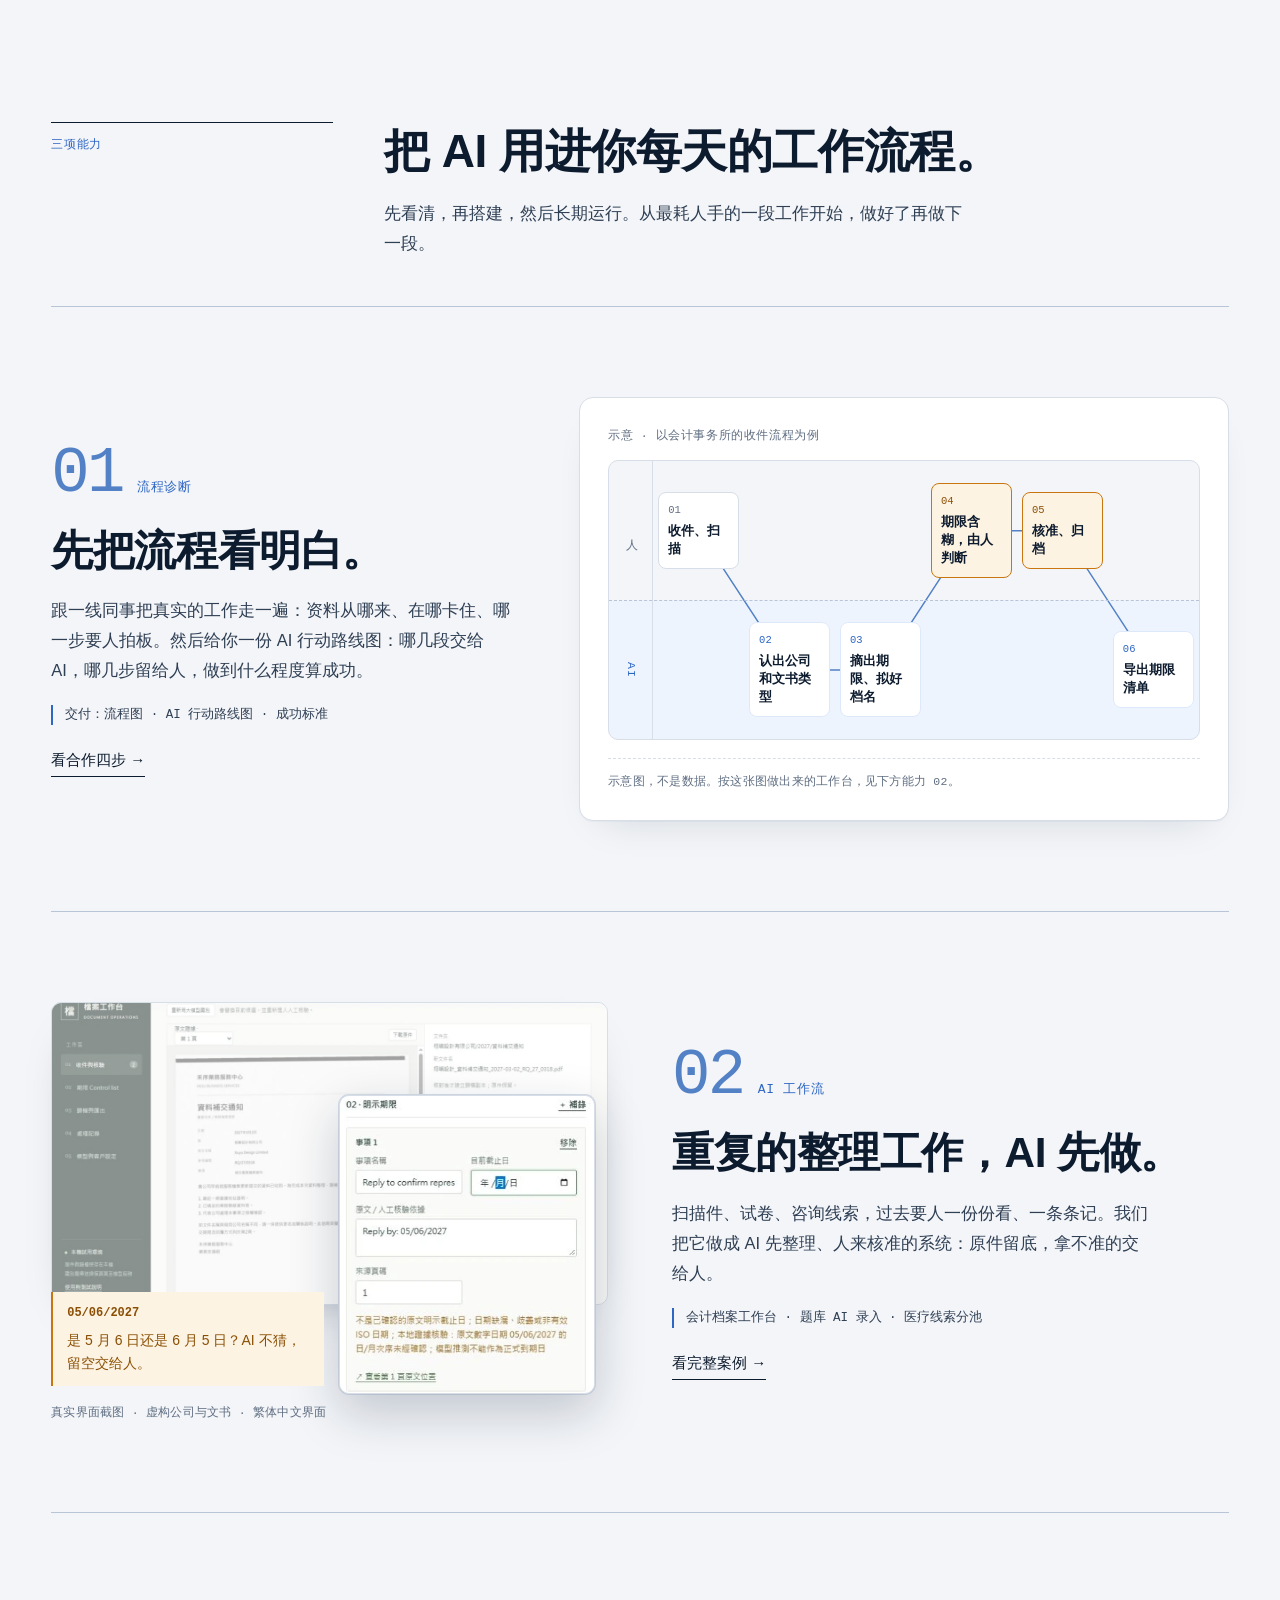
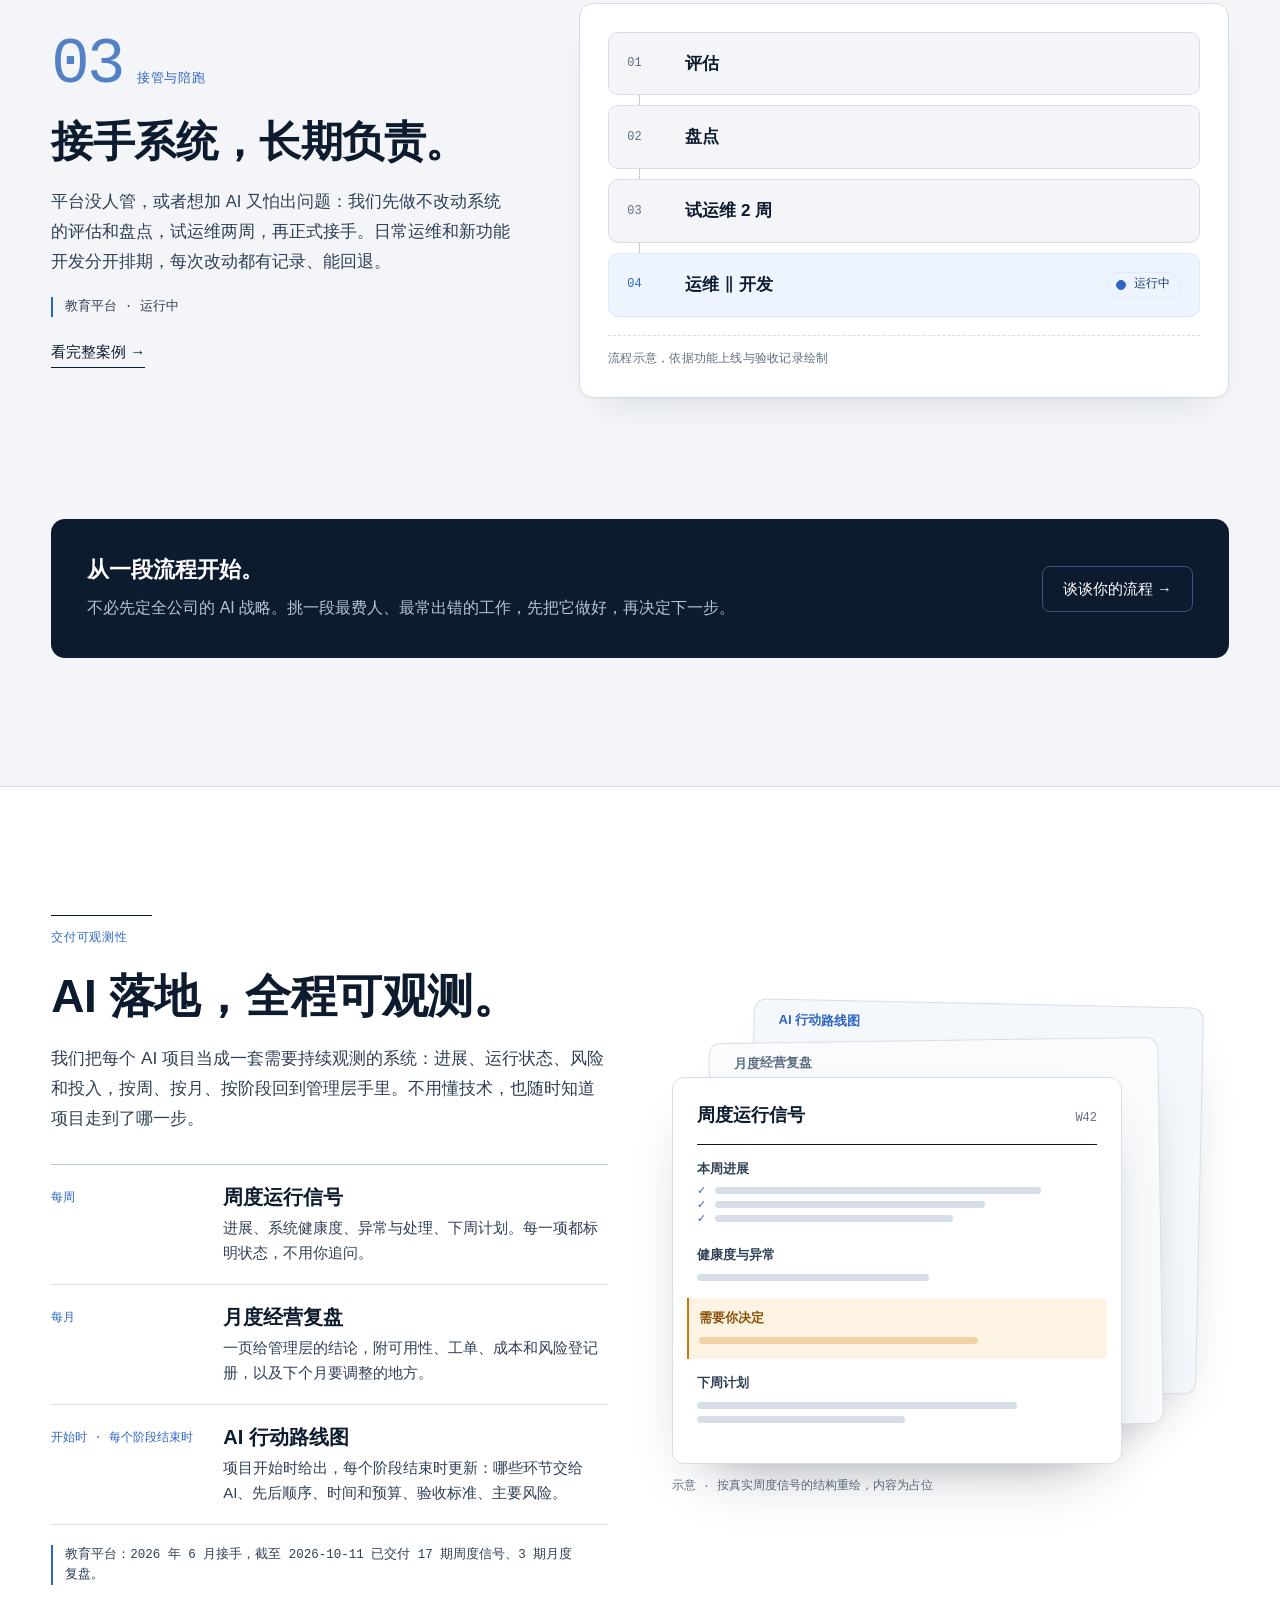
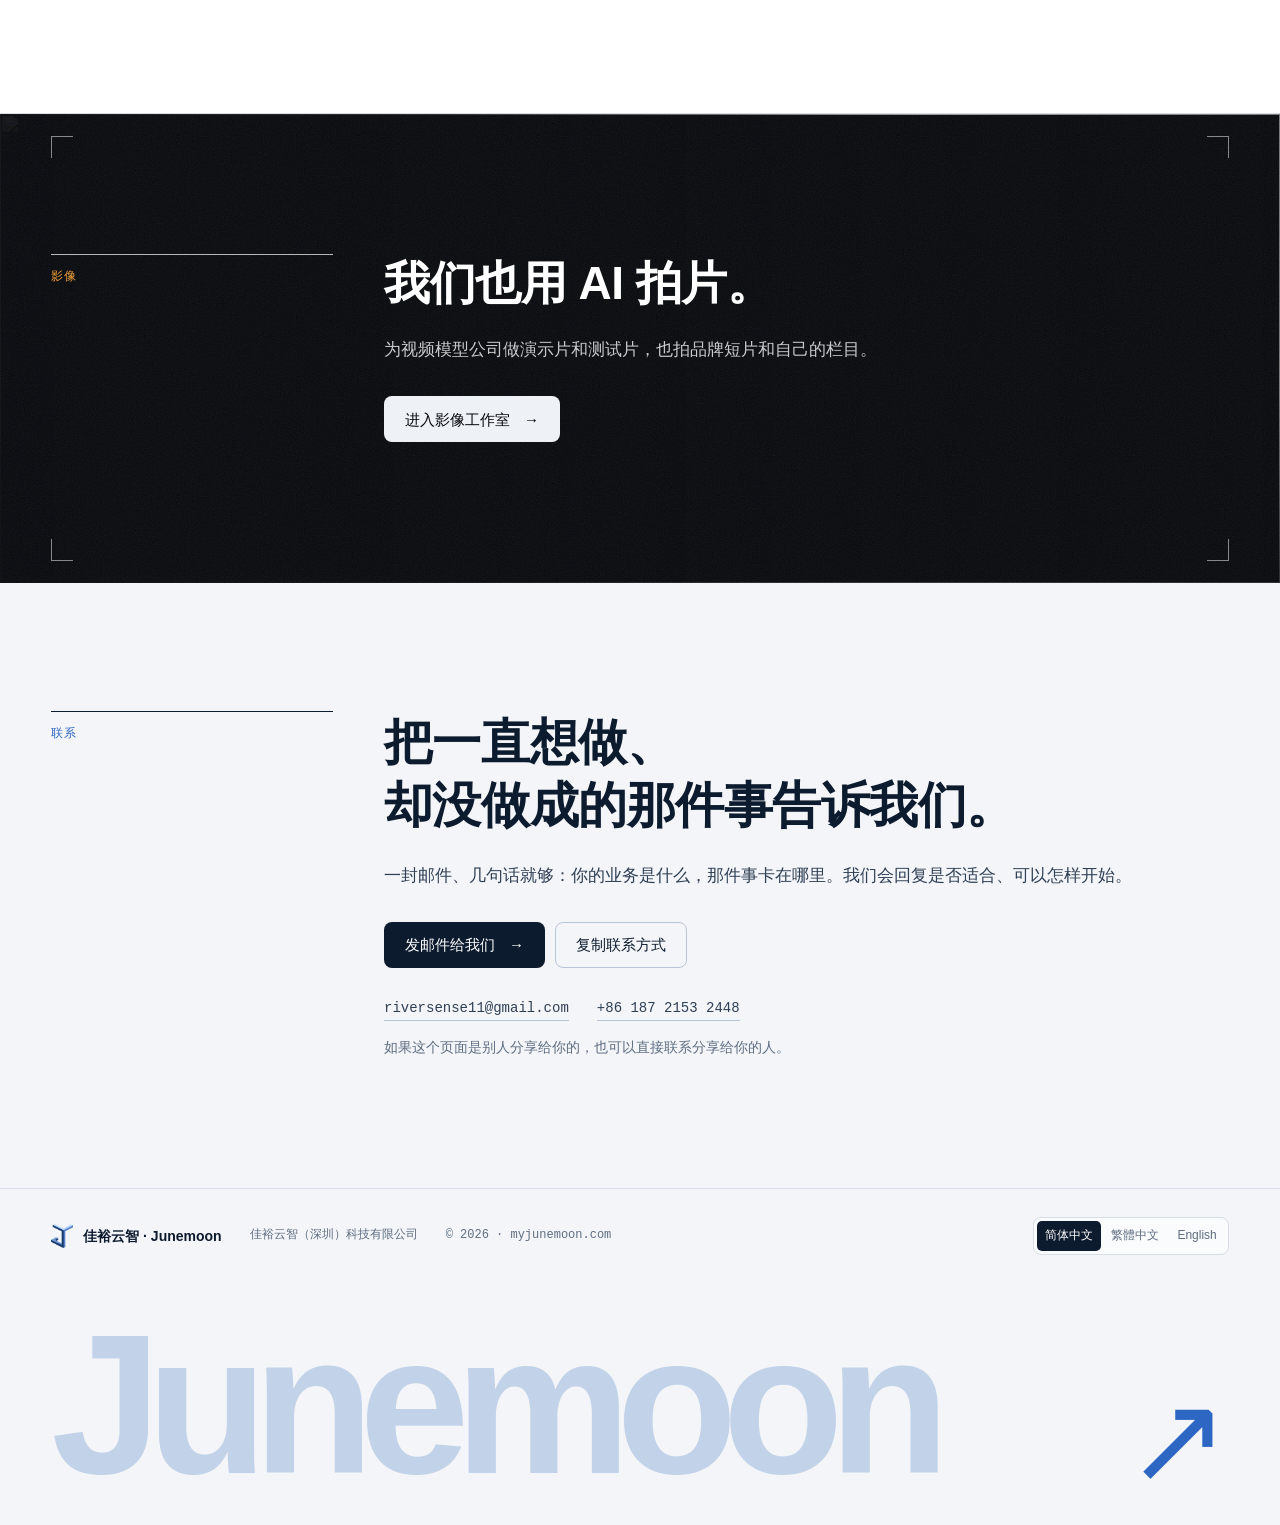
==== commit 3997d254: "Move education platform to second on homepage and simplify case wording" ====
--- a/index.html
+++ b/index.html
@@ -26,7 +26,7 @@
       if (to) location.replace(to + location.search + (h === 'work' ? '' : '#' + h));
     })();
   </script>
-  <script src="copy.js?v=20261103c" defer></script>
+  <script src="copy.js?v=20261124" defer></script>
   <script src="ribbon.js?v=20261103c" defer></script>
   <script src="site.js?v=20261103c" defer></script>
   <script src="studio.js?v=20261103c" defer></script>
@@ -92,8 +92,8 @@
         </div>
       </header>
       <ol class="facts clients reveal-group">
-        <li class="reveal"><a href="work.html#case-platform"><h3 data-i18n="about.f1.t">百万级教育平台</h3><span class="client-meta mono" data-i18n="about.f1.k">运行中</span><p data-i18n="about.f1.d">接手整个平台的运维和新功能开发，加上 AI 试卷录入。</p><span class="client-go" data-i18n="about.go">看案例 →</span></a></li>
         <li class="reveal"><a href="work.html#case-gate"><h3 data-i18n="about.f2.t">专科医院集团</h3><span class="client-meta mono" data-i18n="about.f2.k">多省多院 · 小组验证中</span><p data-i18n="about.f2.d">线索分池工作台、AI 坐席，以及 AI 搜索检测。</p><span class="client-go" data-i18n="about.go">看案例 →</span></a></li>
+        <li class="reveal"><a href="work.html#case-platform"><h3 data-i18n="about.f1.t">教育平台</h3><span class="client-meta mono" data-i18n="about.f1.k">运行中</span><p data-i18n="about.f1.d">接手整个平台的运维和新功能开发，加上 AI 试卷录入。</p><span class="client-go" data-i18n="about.go">看案例 →</span></a></li>
         <li class="reveal"><a href="work.html#case-scan"><h3 data-i18n="about.f3.t">会计事务所</h3><span class="client-meta mono" data-i18n="about.f3.k">试用版已交付</span><p data-i18n="about.f3.d">把扫描件变成归档和期限清单的档案工作台。</p><span class="client-go" data-i18n="about.go">看案例 →</span></a></li>
         <li class="reveal"><a href="work.html#case-office"><h3 data-i18n="about.f4.t">财务系统</h3><span class="client-meta mono" data-i18n="about.f4.k">运行中</span><p data-i18n="about.f4.d">费用和采购申请从提交到付款的办公与财务流转平台。</p><span class="client-go" data-i18n="about.go">看案例 →</span></a></li>
         <li class="reveal"><a href="studio.html"><h3 data-i18n="about.f5.t">视频模型公司</h3><span class="client-meta mono" data-i18n="about.f5.k">影像业务</span><p data-i18n="about.f5.d">模型演示片和能力测试片。</p><span class="client-go" data-i18n="about.go.studio">看作品 →</span></a></li>
@@ -163,7 +163,7 @@
           <p class="cap-num"><span class="mono">03</span><span class="cap-name" data-i18n="cap.3.name">接管与陪跑</span></p>
           <h3 data-i18n="cap.3.title">接手系统，长期负责。</h3>
           <p class="cap-desc" data-i18n="cap.3.desc">平台没人管，或者想加 AI 又怕出问题：我们先做不改动系统的评估和盘点，试运维两周，再正式接手。日常运维和新功能开发分开排期，每次改动都有记录、能回退。</p>
-          <p class="cap-proof mono" data-i18n="cap.3.proof">百万级教育平台 · 运行中</p>
+          <p class="cap-proof mono" data-i18n="cap.3.proof">教育平台 · 运行中</p>
           <a class="cap-more" href="work.html#case-platform" data-i18n="cap.more">看完整案例 →</a>
         </div>
         <figure class="cap-visual diagram takeover">
@@ -200,7 +200,7 @@
           <li><span class="rep-when mono" data-i18n="rep.2.when">每月</span><h3 data-i18n="rep.2.t">月度经营复盘</h3><p data-i18n="rep.2.d">一页给管理层的结论，附可用性、工单、成本和风险登记册，以及下个月要调整的地方。</p></li>
           <li><span class="rep-when mono" data-i18n="rep.3.when">开始时 · 每个阶段结束时</span><h3 data-i18n="rep.3.t">AI 行动路线图</h3><p data-i18n="rep.3.d">项目开始时给出，每个阶段结束时更新：哪些环节交给 AI、先后顺序、时间和预算、验收标准、主要风险。</p></li>
         </ol>
-        <p class="cap-proof mono" data-i18n="rep.proof">百万级教育平台：2026 年 6 月接手，截至 2026-10-11 已交付 17 期周度信号、3 期月度复盘。</p>
+        <p class="cap-proof mono" data-i18n="rep.proof">教育平台：2026 年 6 月接手，截至 2026-10-11 已交付 17 期周度信号、3 期月度复盘。</p>
       </div>
       <figure class="rep-visual">
         <div class="sheets" aria-hidden="true">
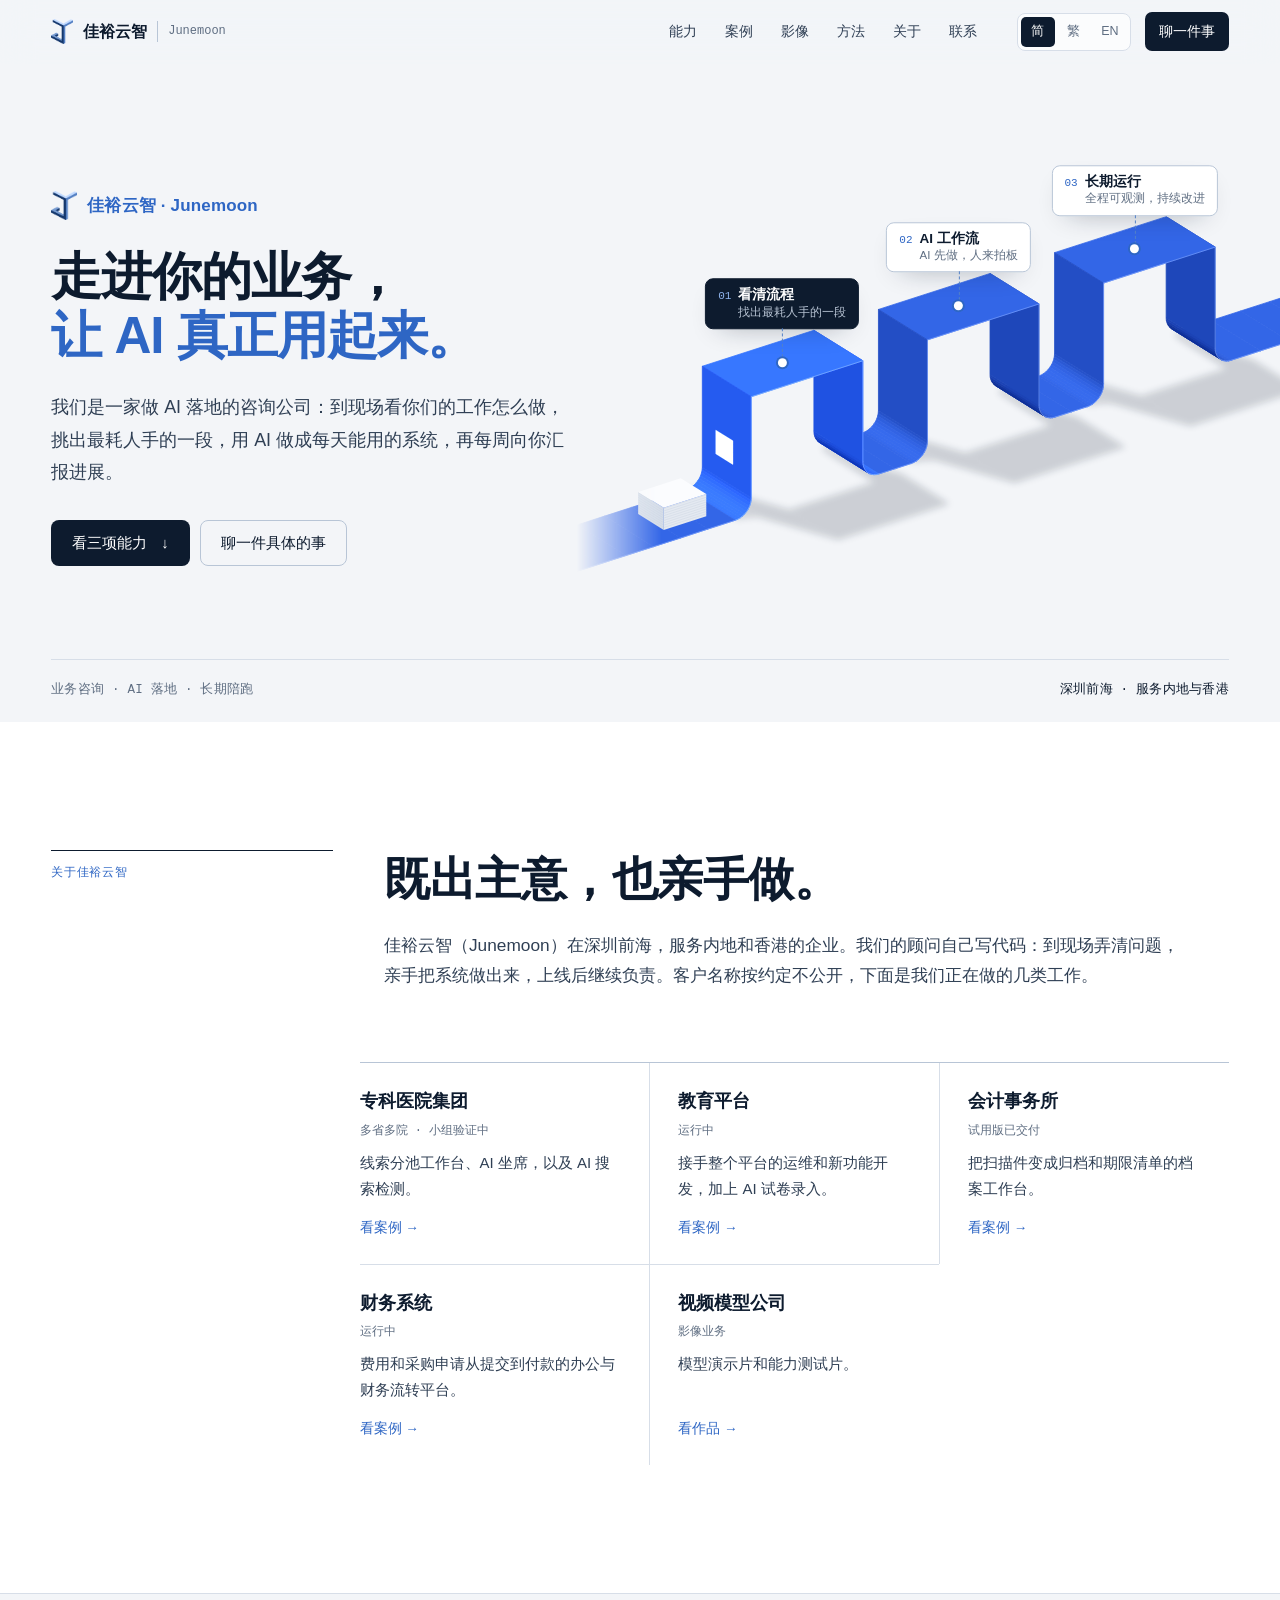
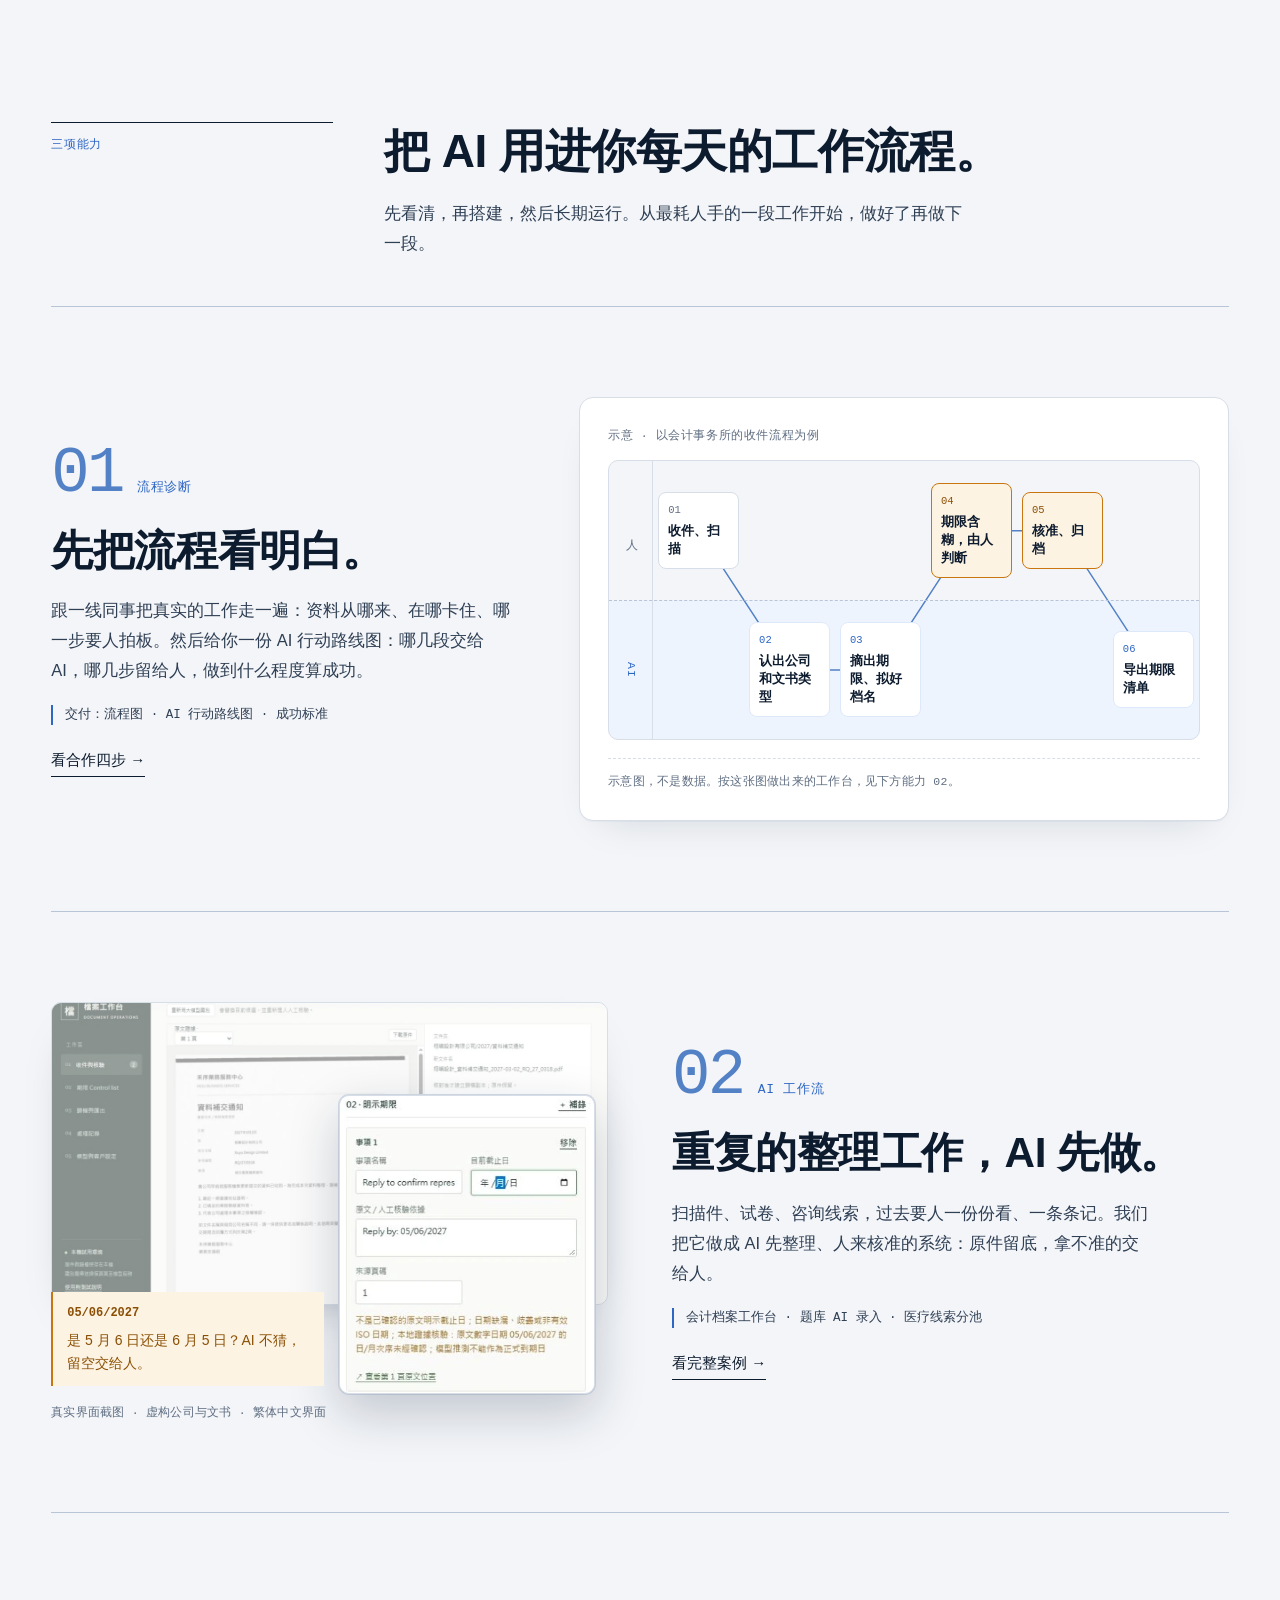
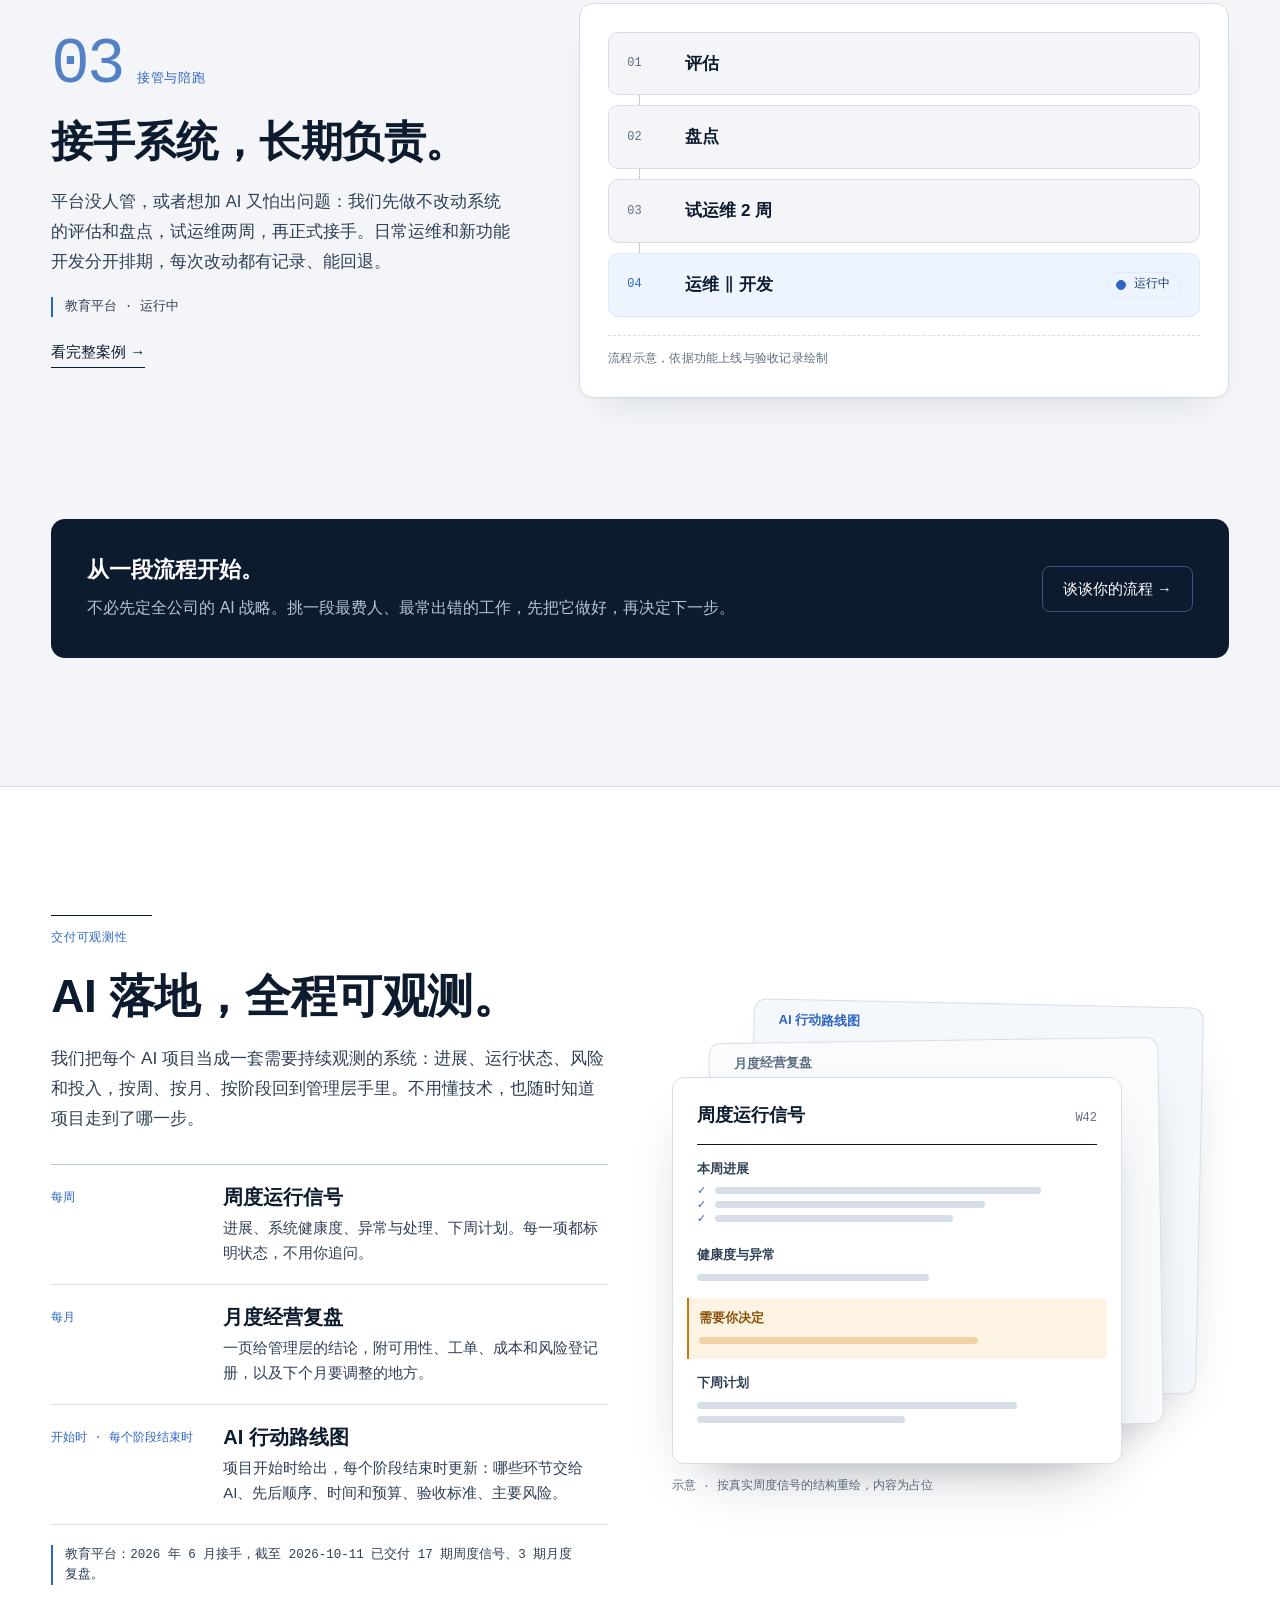
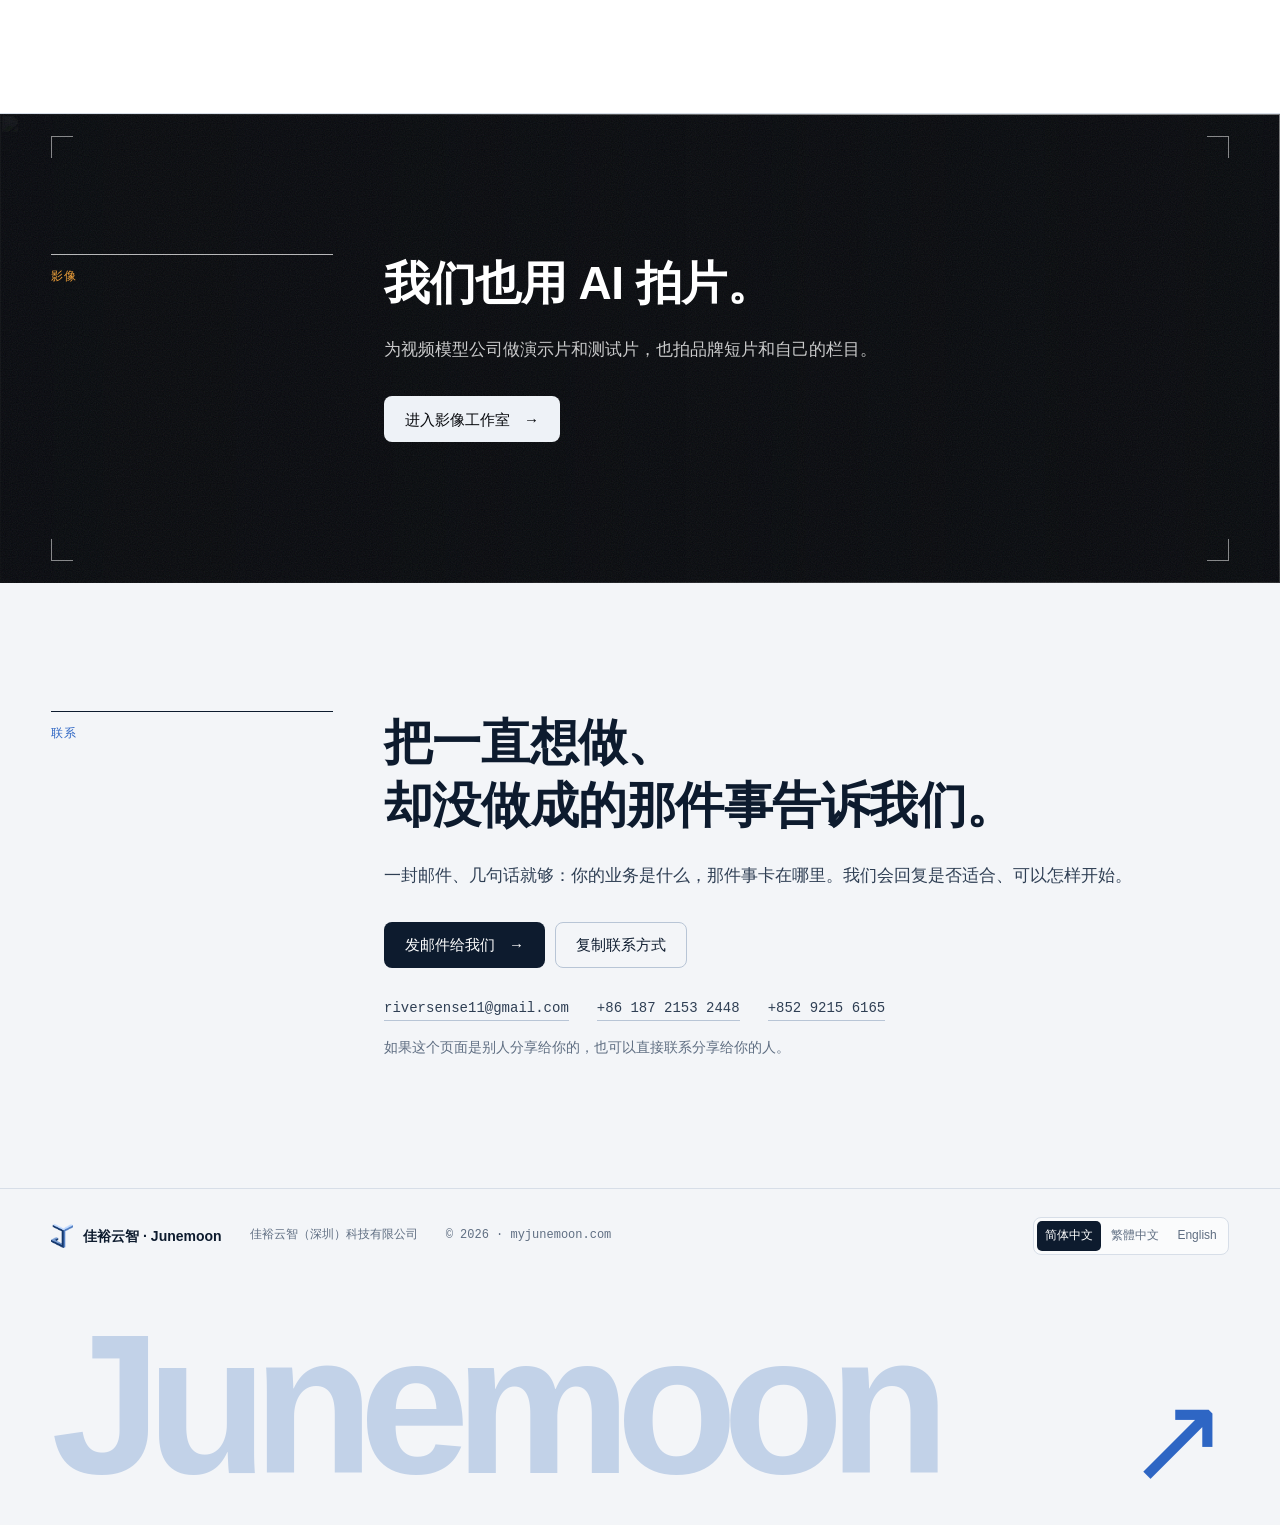
==== commit 5fe326fd: "Add HK phone to contact lines, square favicons and touch icon Co-Authored-By: Claude Opus 5.5 <norep" ====
--- a/index.html
+++ b/index.html
@@ -15,7 +15,8 @@
   <meta property="og:url" content="https://myjunemoon.com/">
   <meta name="twitter:card" content="summary_large_image">
   <link rel="canonical" href="https://myjunemoon.com/">
-  <link rel="icon" type="image/png" href="assets/logo.png">
+  <link rel="icon" type="image/png" sizes="32x32" href="assets/icon-32.png">
+<link rel="apple-touch-icon" href="assets/apple-touch-icon.png">
   <link rel="stylesheet" href="site.css?v=20261103c">
   <script>document.documentElement.classList.add('js');</script>
   <script>
@@ -244,7 +245,7 @@
           <a class="button primary" href="mailto:riversense11@gmail.com"><span data-i18n="ct.btn">发邮件给我们</span><span class="arrow" aria-hidden="true">→</span></a>
           <button type="button" class="button ghost" id="copy-contact" data-i18n="contact.copy">复制联系方式</button>
         </div>
-        <p class="contact-lines mono"><a href="mailto:riversense11@gmail.com">riversense11@gmail.com</a><a href="tel:+8618721532448">+86 187 2153 2448</a></p>
+        <p class="contact-lines mono"><a href="mailto:riversense11@gmail.com">riversense11@gmail.com</a><a href="tel:+8618721532448">+86 187 2153 2448</a><a href="tel:+85292156165">+852 9215 6165</a></p>
         <p class="contact-note" data-i18n="ct.note">如果这个页面是别人分享给你的，也可以直接联系分享给你的人。</p>
       </div>
     </div>
